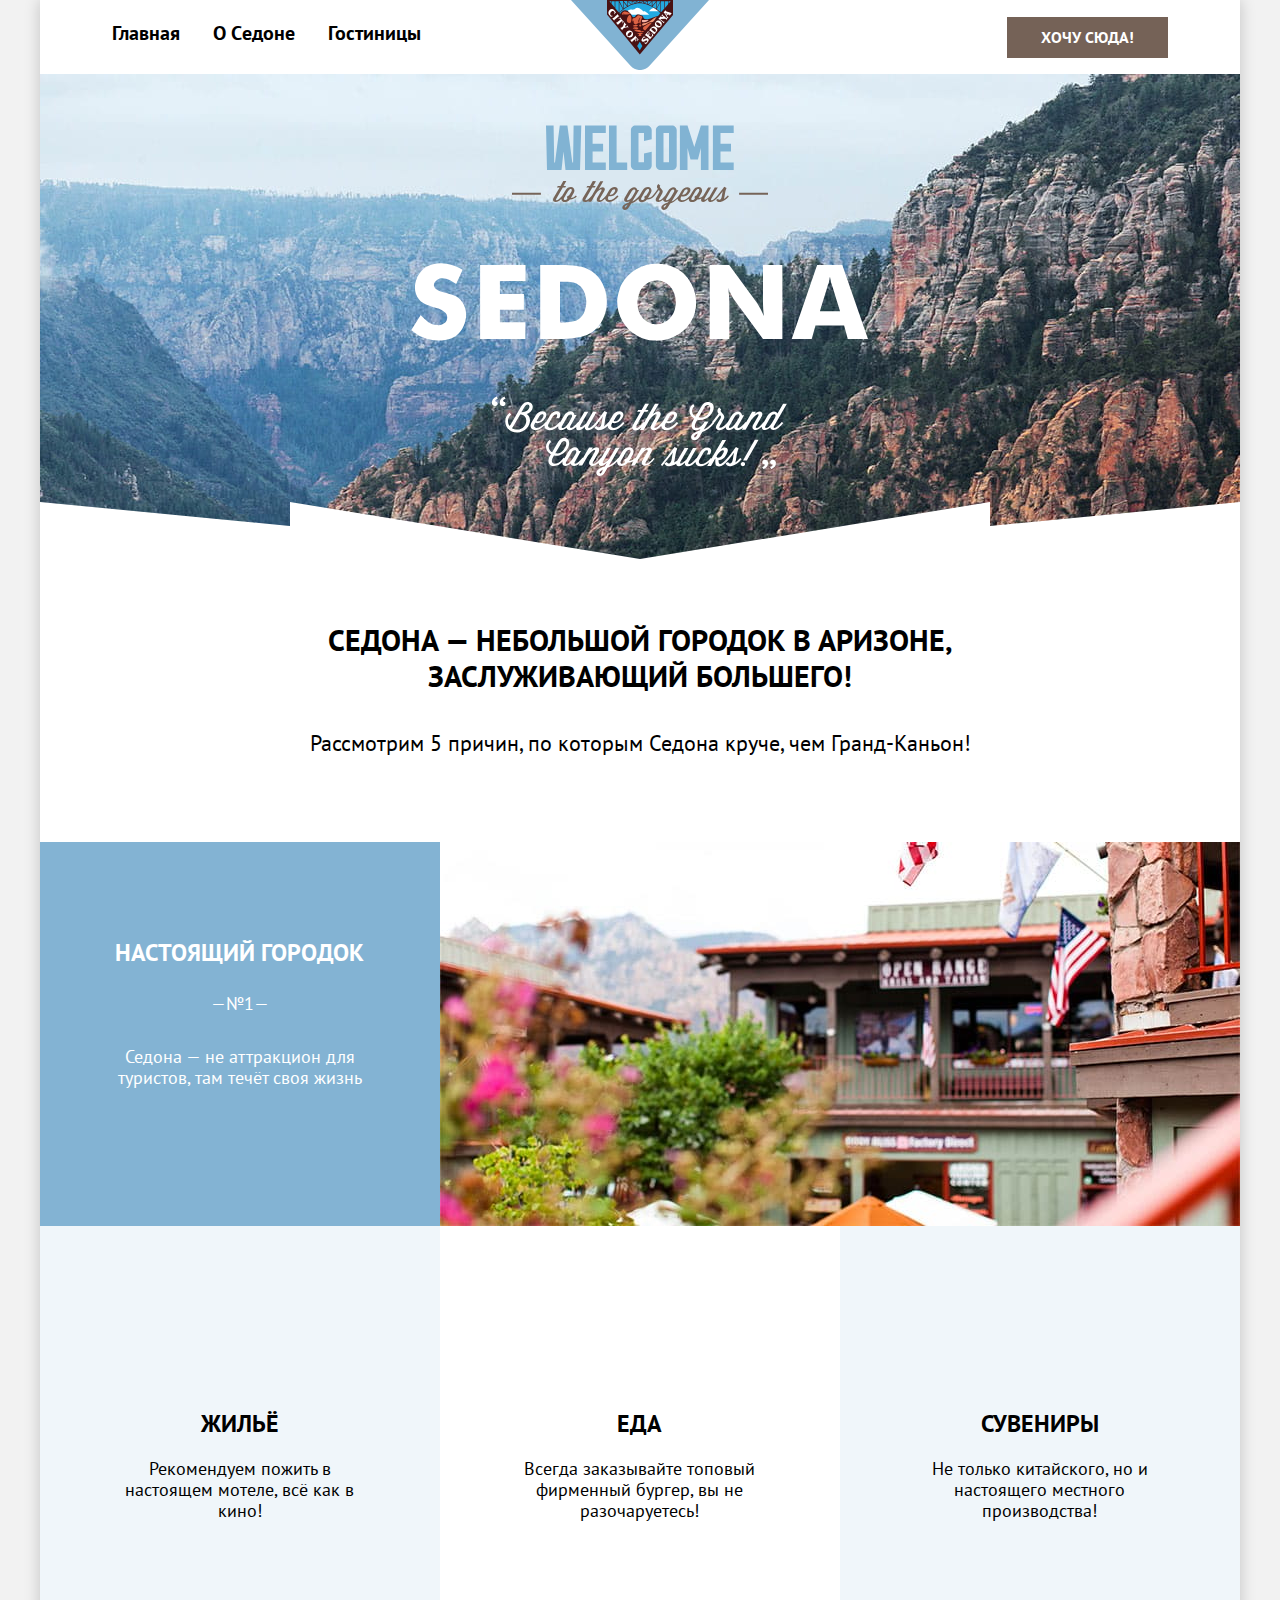
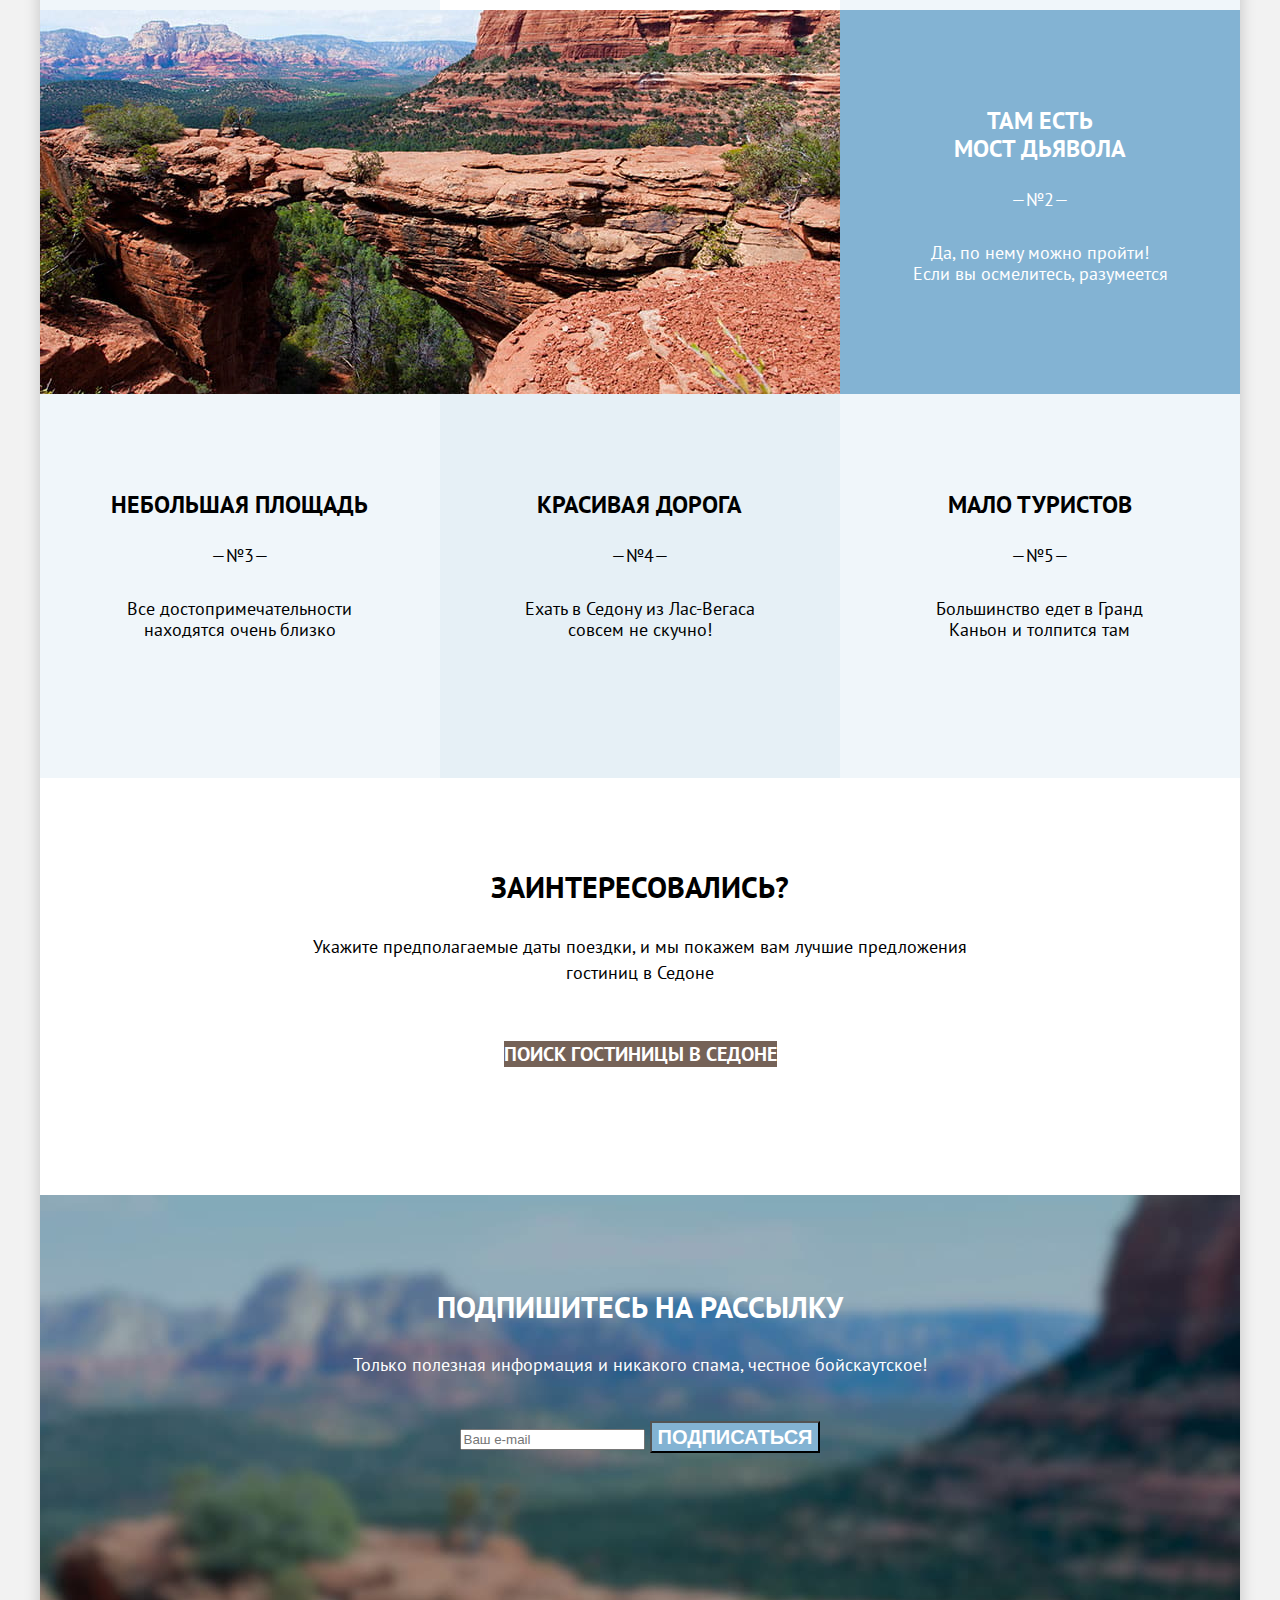
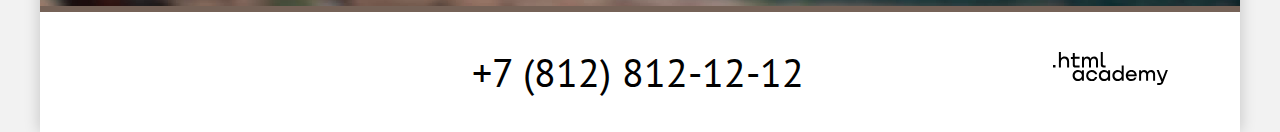
==== index.html @ fcba151e "сетки компонентов на флексах" ====
<!DOCTYPE html>
<html lang="ru">
  <head>
    <meta charset="utf-8">
    <title>HTML Academy: Седона</title>
    <link rel="stylesheet" href="styles/styles.css">
  </head>
  <body>
    <div class="background-container">
      <header class="page-header">
        <nav class="navigation">
          <ul class="navigation-list">
            <li class="navigation-item">
              <a class="navigation-link" href="main-page.html">Главная</a>
            </li>
            <li class="navigation-item">
              <a class="navigation-link" href="#">О Cедоне</a>
            </li>
            <li class="navigation-item">
              <a class="navigation-link" href="catalog.html">Гостиницы</a>
            </li>
          </ul>
          <a class="logo-link" href="#">
            <img class="logo" src="img/sedona-logo.svg" alt="Перейти на главную страницу" width="138" height="70">
          </a>
          <ul class="navigation-list navigation-user">
            <li class="navigation-user-item">
              <a class="navigation-link" href="#">
                <span class="visually-hidden">Поиск</span>
              </a>
            </li>
            <li class="navigation-user-item">
              <a class="navigation-link" href="#">
                <span class="visually-hidden">Избранное</span>
              </a>
            </li>
            <li class="navigation-user-item">
              <a class="button-navigation-link" href="#">Хочу сюда!</a>
            </li>
          </ul>
        </nav>
      </header>
      <main class="main-index">
        <div class="cover">
          <h1 class="visually-hidden">Седона</h1>
          <img class="cover-text" src="img/welcome.svg" alt="Welcome to Sedona" width="458" height="352">
        </div>
        <div class="main-title">
          <h2>Седона — небольшой городок в Аризоне, заслуживающий большего!</h2>
          <p class="subtitle">Рассмотрим 5 причин, по которым Седона круче, чем Гранд-Каньон!</p>
        </div>
        <section class="reasons">
          <h3 class="visually-hidden">Причины</h3>
          <ol class="reasons-list">
            <li class="reasons-item reasons-item-illustrated">
              <div class="reasons-item-description">
                <h4>Настоящий городок</h4>
                <p class="reason-description">Седона — не аттракцион для туристов, там течёт своя жизнь</p>
              </div>
              <div class="reasons-item-image">
                <img src="img/city.jpg" alt="Город Седона" width="800" height="384">
              </div>
              <ul class="reasons-sublist">
                <li class="reasons-sublist-item">
                  <div class="sublist-item-description">
                    <h5>Жильё</h5>
                    <p class="reason-description">Рекомендуем пожить в настоящем мотеле, всё как в кино!</p>
                  </div>
                </li>
                <li class="reasons-sublist-item">
                  <div class="sublist-item-description">
                    <h5>Еда</h5>
                    <p class="reason-description">Всегда заказывайте топовый фирменный бургер, вы не разочаруетесь!</p>
                  </div>
                </li>
                <li class="reasons-sublist-item">
                  <div class="sublist-item-description">
                    <h5>Сувениры</h5>
                    <p class="reason-description">Не только китайского, но и настоящего местного производства!</p>
                  </div>
                </li>
              </ul>
            </li>
            <li class="reasons-item reasons-item-illustrated">
              <div class="reasons-item-image">
                <img src="img/devil's-bridge.jpg" alt="Мост Дьявола" width="800" height="384">
              </div>
              <div class="reasons-item-description">
                <h4 class="reasons-title">Там есть<br> мост дьявола</h4>
                <p class="reason-description">Да, по нему можно пройти! Если вы осмелитесь, разумеется</p>
              </div>
            </li>
            <li class="reasons-item">
              <div class="reasons-item-description">
                <h4>Небольшая площадь</h4>
                <p class="reason-description">Все достопримечательности находятся очень близко</p>
              </div>
            </li>
            <li class="reasons-item">
              <div class="reasons-item-description">
                <h4>Красивая дорога</h4>
                <p class="reason-description">Ехать в Седону из Лас-Вегаса совсем не скучно!</p>
              </div>
            </li>
            <li class="reasons-item">
              <div class="reasons-item-description">
                <h4>Мало туристов</h4>
                <p class="reason-description">Большинство едет в Гранд Каньон и толпится там</p>
              </div>
            </li>
          </ol>
        </section>
        <section class="search-hotel">
          <h2 class="visually-hidden">Поиск гостиницы</h2>
          <div class="header-style">Заинтересовались?</div>
          <p>Укажите предполагаемые даты поездки, и мы покажем вам лучшие предложения гостиниц в Седоне</p>
          <a class="search-hotel-link" href="#">Поиск гостиницы в седоне</a>
        </section>
        <section class="newsletter">
          <h2 class="newsletter-title">Подпишитесь на рассылку</h2>
          <p>Только полезная информация и никакого спама, честное бойскаутское!</p>
          <form class="newsletter-form" action="https://echo.htmlacademy.ru/" method="post">
            <label class="visually-hidden" for="newsletter-email">Email</label>
            <input class="field"  placeholder="Ваш e-mail" type="email" name="newsletter-email" id="newsletter-email" required>
            <button class="button newsletter-button" type="submit">Подписаться</button>
          </form>
        </section>
      </main>
      <footer class="page-footer">
        <div class="page-footer-container">
          <section class="footer-social">
            <h2 class="visually-hidden">Социальные сети</h2>
            <ul class="footer-social-list">
              <li class="footer-social-item">
                <a class="button" href="https://twitter.com/htmlacademy_ru">
                  <span class="visually-hidden">Twitter</span>
                </a>
              </li>
              <li class="footer-social-item">
                <a class="button" href="https://www.facebook.com/htmlacademy">
                  <span class="visually-hidden">Facebook</span>
                </a>
              </li>
              <li class="footer-social-item">
                <a class="button" href="https://www.youtube.com/c/HTMLAcademyRUS">
                  <span class="visually-hidden">Youtube</span>
                </a>
              </li>
            </ul>
          </section>
          <section class="footer-contact">
            <h2 class="visually-hidden">Контакты</h2>
            <a class="footer-contact-phone" href="tel:+78128121212">+7 (812) 812-12-12</a>
          </section>
          <section class="footer-website">
            <h2 class="visually-hidden">Сайт разработчика</h2>
            <a class="htmlacademy-link" href="https://htmlacademy.ru/">
              <img src="img/htmlacademy-logo.svg" alt="https://htmlacademy.ru/" width="115" height="34">
            </a>
          </section>
        </div>
      </footer>
    </div>
  </body>
</html>
---- styles/styles.css ----
@font-face {
  font-family: "PT Sans";
  font-style: normal;
  font-weight: 400;
  src: url("../fonts/ptsans-400.woff2") format("woff2");
  font-display: swap;
}

@font-face {
  font-family: "PT Sans";
  font-style: normal;
  font-weight: 700;
  src: url("../fonts/ptsans-700.woff2") format("woff2");
  font-display: swap;
}

html {
  height: 100%;
}

body {
  margin: 0;
  font-family: "PT Sans", sans-serif;
  font-size: 18px;
  line-height: 21px;
  font-weight: 400;
  color: #000000;
  background-color: #F2F2F2;
  min-width: 1200px;
}

.visually-hidden {
  position: absolute;
  width: 1px;
  height: 1px;
  margin: -1px;
  padding: 0;
  border: 0;
  clip: rect(0 0 0 0);
  overflow: hidden;
}

.background-container {
  display: flex;
  flex-direction: column;
  width: 1200px;
  margin: 0 auto;
  min-height: 100%;
  background-color: #FFFFFF;
  box-shadow: 0px 0px 15px rgba(0, 0, 0, 0.2);
}

.navigation {
  display: flex;
  padding: 0 72px;
  justify-content: space-between;
}

.navigation-list {
  display: flex;
  flex-wrap: wrap;
  width: 459px;
  margin: 0;
  padding: 0;
  list-style: none;
}

.navigation-user {
  justify-content: flex-end;
  align-items: center;
}

.logo-link {
  margin-left: auto;
  margin-right: auto;
}

.navigation-link {
  font-size: 20px;
  line-height: 26px;
  font-weight: 700;
  text-decoration: none;
  color: inherit;
  display: block;
  padding: 20px 33px 20px 0;
}

.navigation-user-item .navigation-link {
  min-width: 18px;
  min-height: 37px;
  padding: 14px 0 14px 21px;
}

.button-navigation-link {
  display: block;
  font-size: 16px;
  line-height: 21px;
  font-weight: 700;
  text-align: center;
  text-transform: uppercase;
  text-decoration: none;
  color: #FFFFFF;
  background-color: #756257;
  padding: 10px 34px;
  margin: 14px 0 14px 33px;
}

.main-inner {
  flex-grow: 1;
}

.main-index {
  text-align: center;
  width: 100%;
  margin: 0 auto;
  flex-grow: 1;
}

.cover {
  background-color: #333333;
  background-image:
    url("../img/border.svg"),
    url("../img/index-background.jpg");
  background-size: 100% auto;
  background-repeat: no-repeat;
  background-position: bottom, top;
  padding-top: 51px;
  padding-bottom: 82px;
}

.cover-text {
  display: block;
  margin: 0 auto;
}

.main-title {
  display: block;
  margin: 0 auto;
  padding: 63px 240px 79px;
  min-height: 283px;
  box-sizing: border-box;
}

.main-title h2 {
  margin: 0 0 31px;
}

.main-index h2 {
  font-size: 30px;
  line-height: 36px;
  font-weight: 700;
  text-transform: uppercase;
}

.subtitle {
  font-size: 22px;
  line-height: 36px;
  margin: 0;
}

.reasons-list {
  margin: 0;
  padding: 0;
  display: flex;
  flex-wrap: wrap;
  list-style: none;
  counter-reset: li;
}

.reasons-item {
  width: 33.33%;
  min-height: 384px;
  background-color: rgba(131, 179, 211, 0.2);
}

.reasons-item:nth-child(odd) {
  background-color: rgba(131, 179, 211, 0.12);
}

.reasons-item h4 {
  margin-top: 27px;
}

.reasons-item h4::after {
  font-size: 18px;
  line-height: 21px;
  font-weight: 400;
  margin-top: 26px;
  text-transform: none;
  content: "—№"counter(li)"—";
  counter-increment: li;
  display: block;
}

.reasons-item-description {
  font-size: 24px;
  line-height: 28px;
  text-transform: uppercase;
  box-sizing: border-box;
  padding: 70px;
}

.reason-description {
  font-size: 18px;
  line-height: 21px;
  text-transform: none;
  margin: 0;
}

.reasons-item-image {
  width: 66.67%;
}

.reasons-item-image img {
  display: block;
  width: 100%;
  height: 100%;
  object-fit: cover;
}

.reasons-item-illustrated {
  display: flex;
  flex-wrap: wrap;
  width: 100%;
}

.reasons-item-illustrated .reasons-item-description {
  width: 33.33%;
  color: #ffffff;
  background-color: #83B3D3;
}

.sublist-item-description {
  box-sizing: border-box;
  padding: 70px;
}

.reasons-sublist {
  display: flex;
  flex-wrap: wrap;
  list-style: none;
  margin: 0;
  padding: 0;
  width: 100%;
  background-color: #ffffff;
}

.reasons-sublist-item {
  width: 33.33%;
  min-height: 384px;
}

.reasons-sublist-item h5 {
  font-size: 24px;
  line-height: 28px;
  text-transform: uppercase;
  margin-top: 114px;
  margin-bottom: 20px;
}

.reasons-sublist-item:nth-child(odd) {
  background-color: rgba(131, 179, 211, 0.12);
}

.search-hotel {
  display: block;
  margin: 0 auto;
  background-color: #FFFFFF;
  min-height: 417px;
  box-sizing: border-box;
  padding: 91px 240px;
}

.header-style {
  display: block;
  font-size: 30px;
  line-height: 36px;
  font-weight: 700;
  text-transform: uppercase;
  background-color: inherit;
  margin-bottom: 29px;
}

.search-hotel p {
  line-height: 26px;
  margin-top: 0;
  margin-bottom: 58px;
}

.search-hotel-link {
  font-size: 20px;
  font-weight: 700;
  color: #FFFFFF;
  background-color: #756257;
  text-decoration: none;
  text-transform: uppercase;
}

.newsletter {
  display: block;
  margin: 0 auto;
  background-image: url("../img/newsletter-background.jpg");
  background-color: #756257;
  background-size: 100% auto;
  background-repeat: no-repeat;
  color: #FFFFFF;
  min-height: 417px;
  box-sizing: border-box;
  padding: 94px 200px;
}

.newsletter h2 {
  font-size: 30px;
  line-height: 36px;
  font-weight: 700;
  text-transform: uppercase;
  margin-top: 0;
  margin-bottom: 29px;
}

.newsletter p {
  color: #FFFFFF;
  margin-top: 0;
  margin-bottom: 46px;
}

.newsletter-button {
  font-size: 20px;
  line-height: 26px;
  font-weight: 700;
  color: #FFFFFF;
  background-color: #83B3D3;
  text-decoration: none;
  text-transform: uppercase;
}

.page-footer {
  background-color: #FFFFFF;
  padding: 40px 0;
}

.page-footer-container {
  display: flex;
  margin: 0 72px;
  justify-content: space-between;
}

.footer-social {
  max-width: 33.33%;
}

.footer-contact {
  max-width: 33.33%;
}

.footer-website {
  max-width: 33.33%;
}

.footer-social-list {
  margin: 0;
  padding: 0;
  list-style: none;
  display: flex;
  flex-wrap: wrap;
}

.footer-social-item {
  width: 20px;
  height: 18px;
  margin-right: 25px;
}

.footer-social-item:last-child {
  margin-right: 0;
}

.footer-social a {
  color: #83B3D3;
  text-transform: uppercase;
  text-decoration: none;
}

.footer-contact a {
  font-size: 40px;
  line-height: 40px;
  color: #000000;
  text-align: center;
  text-transform: uppercase;
  text-decoration: none;
}

.htmlacademy-link img {
  margin-left: auto;
}

.cover-inner {
  color: #FFFFFF;
  background-image: url("../img/catalog-background.jpg");
  background-color: #333333;
  background-size: 100% auto;
  background-repeat: no-repeat;
  padding: 0 72px;
}

.inner-header-title {
  font-size: 60px;
  line-height: 78px;
  font-weight: 700;
}

.breadcrumbs {
  font-size: 16px;
  line-height: 21px;
  list-style: none;
}

.breadcrumbs-link {
  color: #FFFFFF;
  text-decoration: none;
}

.catalog-filter-title {
  font-size: 20px;
  line-height: 26px;
  font-weight: 700;
}

.control-label {
  font-size: 18px;
  line-height: 23px;
}

.catalog-filter .button {
  font-size: 16px;
  line-height: 21px;
  font-weight: 700;
  color: #FFFFFF;
  background-color: #83B3D3;
}

.catalog-hotels {
  padding: 0 72px;
}

.catalog-hotels h2 {
  font-size: 30px;
  line-height: 39px;
  font-weight: 700;
  text-transform: uppercase;
}

.select-control {
  font-size: 18px;
  line-height: 23px;
}

.sorting-button a {
  color: #000000;
  text-decoration: none;
  text-transform: uppercase;
}

.hotel-card {
  color: #000000;
  border-top: 1px solid #E5E5E5;
}

.hotel-card a {
  text-decoration: none;
}

.hotel-card-title {
  font-size: 24px;
  line-height: 31px;
  font-weight: 700;
  text-decoration: none;
}

.hotel-card-parameters {
  line-height: 23px;
}

.hotel-card-buttons a {
  font-size: 16px;
  line-height: 21px;
  font-weight: 700;
  text-transform: uppercase;
  color: #FFFFFF;
}

.hotel-card-button-about {
  background-color: #756257;
}

.hotel-card-button-favorite {
  background-color: #83B3D3;
}

.hotel-card-button-favorite-added {
  background-color: #7DB54F;
}

.hotel-rating {
  font-size: 16px;
  line-height: 21px;
  text-align: center;
  text-transform: uppercase;
  background-color: #F2F2F2;
}

.pagination-show-more {
  border-top: 1px solid #E5E5E5;
  border-bottom: 1px solid #E5E5E5;
  display: block;
  max-width: 100%;
  margin: 0 auto;
}

.button.pagination-show-more {
  font-size: 20px;
  line-height: 26px;
  font-weight: 700;
  text-align: center;
  text-transform: uppercase;
  color: #FFFFFF;
  background-color: #83B3D3;
}

.pagination-container {
  display: flex;
  justify-content: space-between;
}

.pagination-list {
  margin: 0;
  padding: 0;
}

.pagination-link {
  font-size: 20px;
  line-height: 26px;
  font-weight: 700;
  text-align: center;
  text-transform: uppercase;
  text-decoration: none;
  color: #FFFFFF;
  background-color: #83B3D3;
}

.pagination-current {
  font-size: 20px;
  line-height: 26px;
  font-weight: 700;
  text-align: center;
  text-transform: uppercase;
  text-decoration: none;
  color: #000000;
  background-color: #F2F2F2;
}

.number-of-items {
  font-size: 18px;
  line-height: 23px;
}

.newsletter-inner {
  text-align: center;
}

.newsletter-inner h2 {
  font-size: 30px;
  line-height: 36px;
  font-weight: 700;
  text-transform: uppercase;
  color: #000000;
}

.newsletter-inner p {
  font-size: 22px;
  line-height: 26px;
}

.breadcrumbs {
  margin: 0;
  padding: 0;
}

.catalog-filter {
  display: flex;
}

.catalog-filter-list {
  margin: 0;
  padding: 0;
  list-style: none;
}

.options {
  flex: none;
  width: 215px;
  margin: 0;
  padding: 0;
  border: 0;
}

.price {
  padding: 0;
  border: 0;
  width: 287px;
  margin-left: auto;
  margin-right: 81px;
}

.button-container {
  display: flex;
  flex-direction: column;
  width: 160px;
}

.sorting-container {
  display: flex;
}

.hotel-list {
  list-style: none;
  padding: 0;
}

.newsletter-inner {
  display: block;
  margin: 0 auto;
}
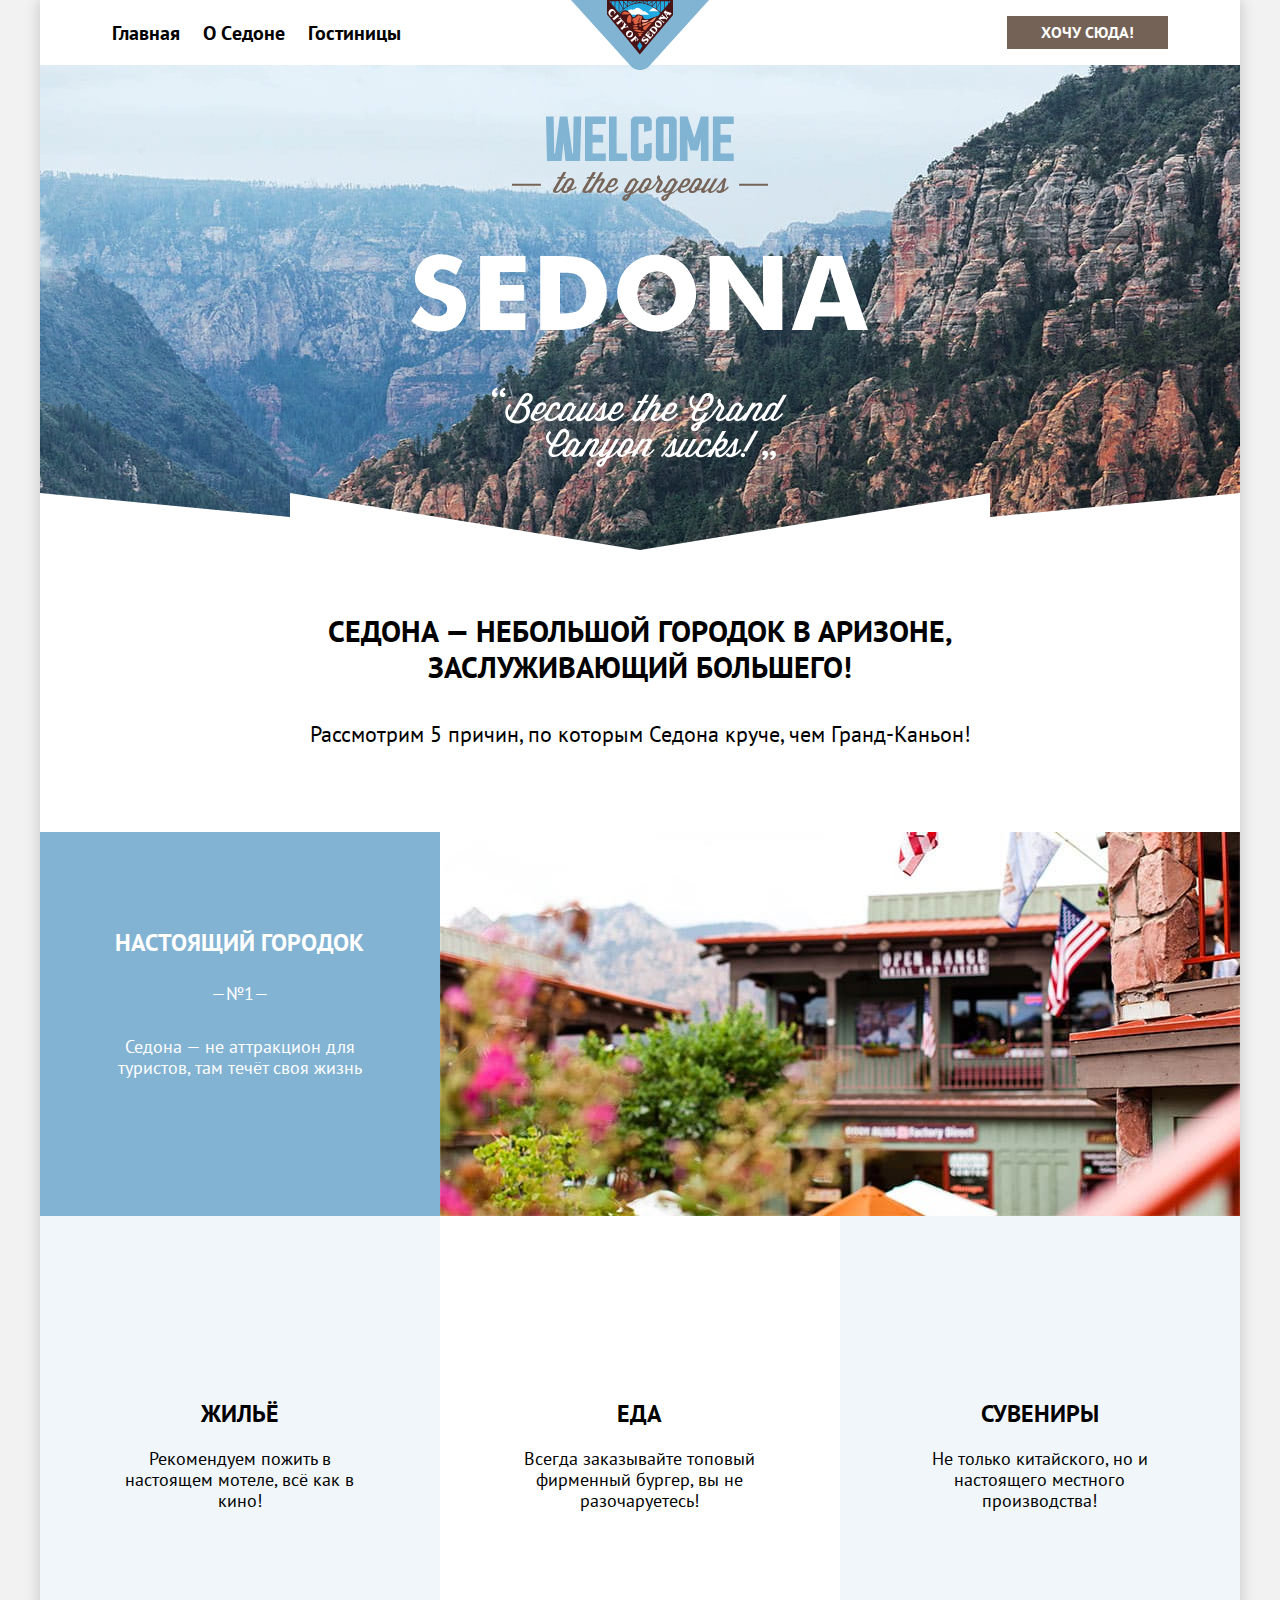
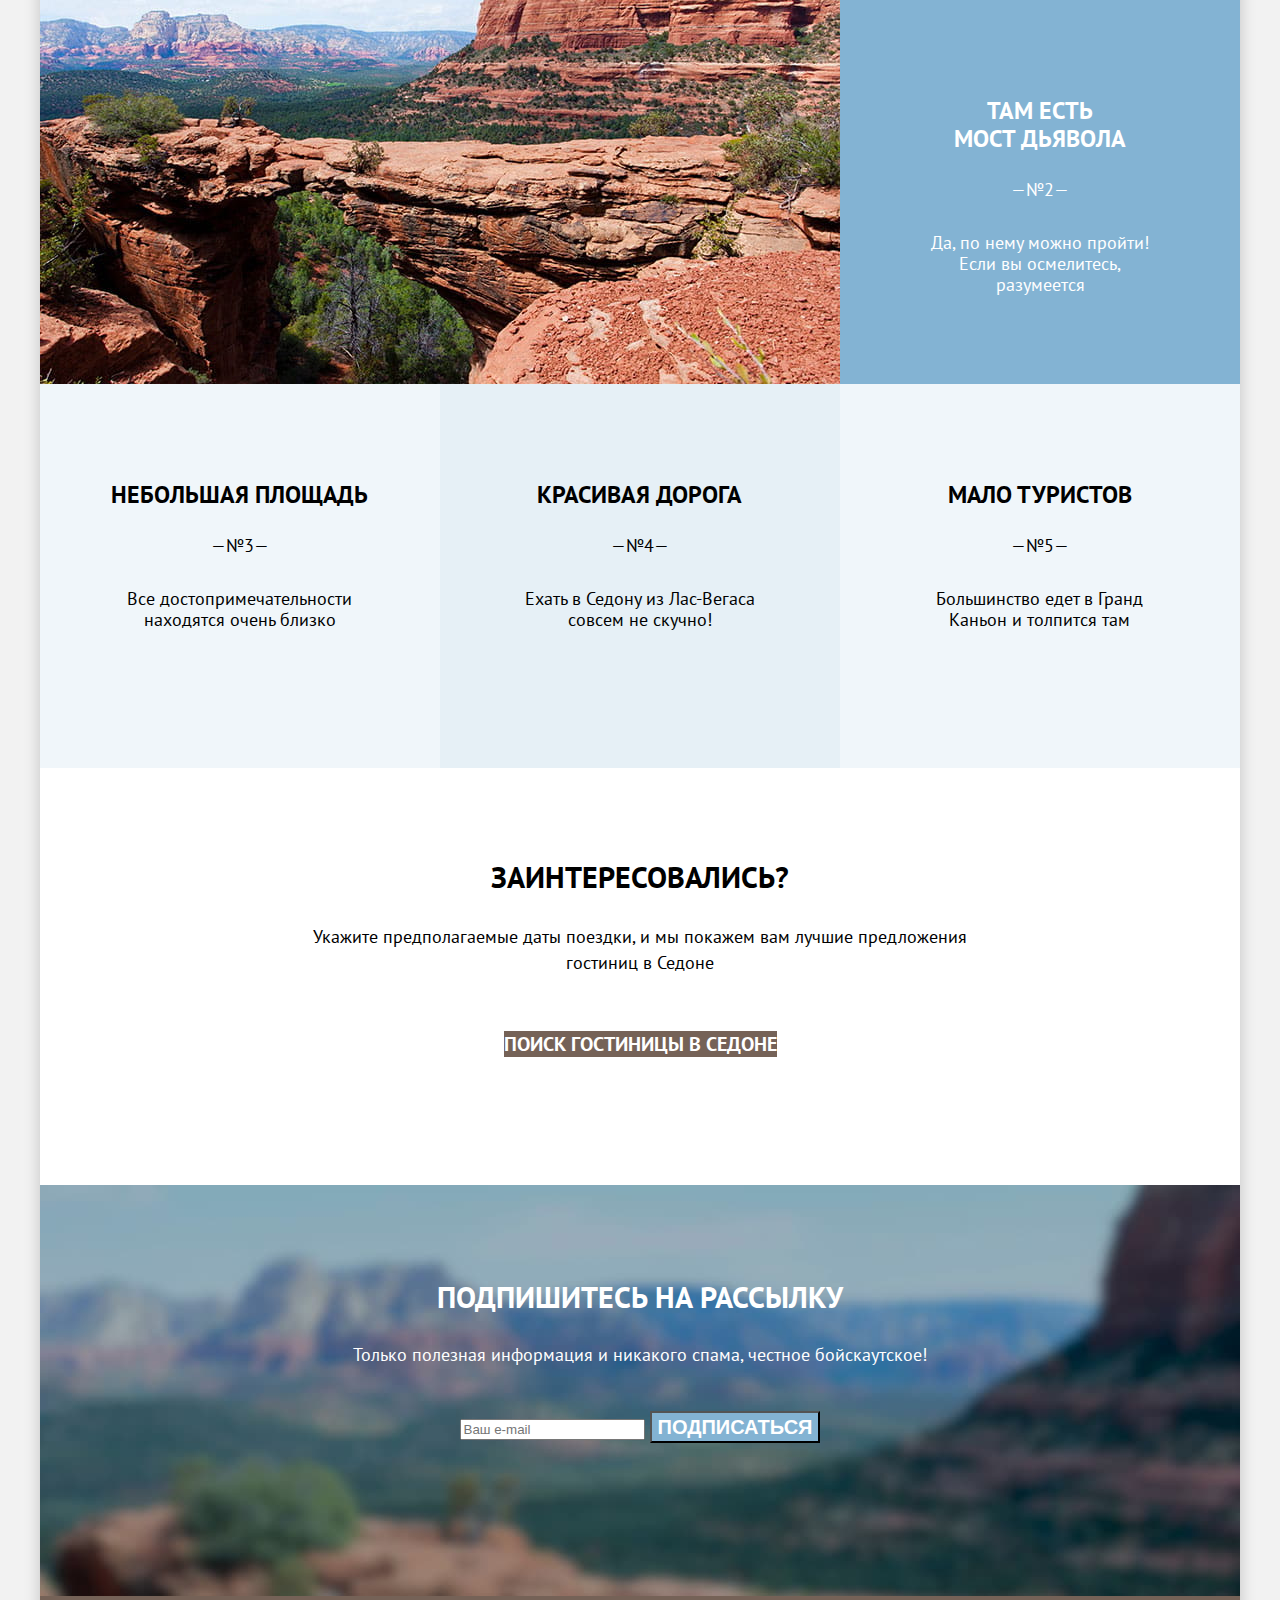
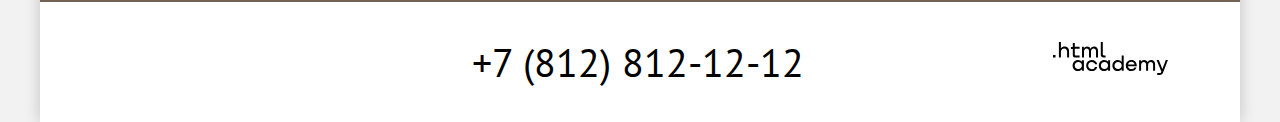
==== commit 95467cf4: "Микросетки на флексах для всех страниц" ====
--- a/index.html
+++ b/index.html
@@ -112,8 +112,8 @@
         </section>
         <section class="search-hotel">
           <h2 class="visually-hidden">Поиск гостиницы</h2>
-          <div class="header-style">Заинтересовались?</div>
-          <p>Укажите предполагаемые даты поездки, и мы покажем вам лучшие предложения гостиниц в Седоне</p>
+          <p class="header-style">Заинтересовались?</p>
+          <p class="text-style">Укажите предполагаемые даты поездки, и мы покажем вам лучшие предложения гостиниц в Седоне</p>
           <a class="search-hotel-link" href="#">Поиск гостиницы в седоне</a>
         </section>
         <section class="newsletter">
--- a/styles/styles.css
+++ b/styles/styles.css
@@ -54,25 +54,39 @@
   display: flex;
   padding: 0 72px;
   justify-content: space-between;
+  max-height: 65px;
 }
 
 .navigation-list {
   display: flex;
   flex-wrap: wrap;
-  width: 459px;
+  width: 464px;
   margin: 0;
   padding: 0;
   list-style: none;
+}
+
+.navigation-item {
+  margin-right: 23px;
+}
+
+.navigation-item:last-child {
+  margin-right: 0;
 }
 
 .navigation-user {
   justify-content: flex-end;
   align-items: center;
+  padding: 14px 0;
 }
 
 .logo-link {
+  position: relative;
   margin-left: auto;
   margin-right: auto;
+  display: block;
+  margin-bottom: -5px;
+  z-index: 1;
 }
 
 .navigation-link {
@@ -82,17 +96,24 @@
   text-decoration: none;
   color: inherit;
   display: block;
-  padding: 20px 33px 20px 0;
+  padding: 20px 0px;
 }
 
 .navigation-user-item .navigation-link {
-  min-width: 18px;
-  min-height: 37px;
-  padding: 14px 0 14px 21px;
+  width: 38px;
+  height: 37px;
+  padding: 10px;
+  display: block;
+  box-sizing: border-box;
+}
+
+.navigation-user-item:nth-last-child(2) {
+  margin-right: 33px;
 }
 
 .button-navigation-link {
   display: block;
+  box-sizing: border-box;
   font-size: 16px;
   line-height: 21px;
   font-weight: 700;
@@ -101,8 +122,7 @@
   text-decoration: none;
   color: #FFFFFF;
   background-color: #756257;
-  padding: 10px 34px;
-  margin: 14px 0 14px 33px;
+  padding: 6px 34px;
 }
 
 .main-inner {
@@ -136,13 +156,19 @@
 .main-title {
   display: block;
   margin: 0 auto;
-  padding: 63px 240px 79px;
-  min-height: 283px;
+  padding: 63px 40px 79px;
+  min-height: 282px;
   box-sizing: border-box;
 }
 
 .main-title h2 {
-  margin: 0 0 31px;
+  margin: 0 auto 31px;
+  max-width: 720px;
+}
+
+.main-title p {
+  margin: 0 auto;
+  max-width: 720px;
 }
 
 .main-index h2 {
@@ -178,7 +204,7 @@
 }
 
 .reasons-item h4 {
-  margin-top: 27px;
+  margin-top: 57px;
 }
 
 .reasons-item h4::after {
@@ -197,14 +223,15 @@
   line-height: 28px;
   text-transform: uppercase;
   box-sizing: border-box;
-  padding: 70px;
+  padding: 40px;
 }
 
 .reason-description {
   font-size: 18px;
   line-height: 21px;
   text-transform: none;
-  margin: 0;
+  margin: 0 auto;
+  max-width: 250px;
 }
 
 .reasons-item-image {
@@ -232,7 +259,7 @@
 
 .sublist-item-description {
   box-sizing: border-box;
-  padding: 70px;
+  padding: 40px;
 }
 
 .reasons-sublist {
@@ -254,7 +281,7 @@
   font-size: 24px;
   line-height: 28px;
   text-transform: uppercase;
-  margin-top: 114px;
+  margin-top: 144px;
   margin-bottom: 20px;
 }
 
@@ -268,7 +295,7 @@
   background-color: #FFFFFF;
   min-height: 417px;
   box-sizing: border-box;
-  padding: 91px 240px;
+  padding: 91px 40px;
 }
 
 .header-style {
@@ -278,13 +305,14 @@
   font-weight: 700;
   text-transform: uppercase;
   background-color: inherit;
-  margin-bottom: 29px;
-}
-
-.search-hotel p {
+  max-width: 720px;
+  margin: 0 auto 29px;
+}
+
+.text-style {
   line-height: 26px;
-  margin-top: 0;
-  margin-bottom: 58px;
+  margin: 0 auto 58px;
+  max-width: 720px;
 }
 
 .search-hotel-link {
@@ -306,7 +334,7 @@
   color: #FFFFFF;
   min-height: 417px;
   box-sizing: border-box;
-  padding: 94px 200px;
+  padding: 94px 40px;
 }
 
 .newsletter h2 {
@@ -314,14 +342,15 @@
   line-height: 36px;
   font-weight: 700;
   text-transform: uppercase;
+  margin: 0 auto 29px;
+  max-width: 720px;
+}
+
+.newsletter p {
+  color: #FFFFFF;
   margin-top: 0;
-  margin-bottom: 29px;
-}
-
-.newsletter p {
-  color: #FFFFFF;
-  margin-top: 0;
-  margin-bottom: 46px;
+  margin: 0 auto 46px;
+  max-width: 720px;
 }
 
 .newsletter-button {
@@ -390,34 +419,49 @@
   text-decoration: none;
 }
 
-.htmlacademy-link img {
-  margin-left: auto;
-}
-
 .cover-inner {
   color: #FFFFFF;
   background-image: url("../img/catalog-background.jpg");
   background-color: #333333;
   background-size: 100% auto;
   background-repeat: no-repeat;
-  padding: 0 72px;
+  padding: 35px 72px 0;
+  min-height: 408px;
+  box-sizing: border-box;
+  margin-bottom: 44px;
 }
 
 .inner-header-title {
   font-size: 60px;
   line-height: 78px;
   font-weight: 700;
+  margin: 0;
 }
 
 .breadcrumbs {
+  display: flex;
+  flex-wrap: wrap;
   font-size: 16px;
   line-height: 21px;
   list-style: none;
+  margin: 0 0 45px;
+  padding: 0;
+}
+
+.breadcrumbs-item {
+  margin-right: 26px;
 }
 
 .breadcrumbs-link {
   color: #FFFFFF;
   text-decoration: none;
+}
+
+.breadcrumbs-link span {
+  display: block;
+  box-sizing: border-box;
+  width: 12px;
+  height: 12px;
 }
 
 .catalog-filter-title {
@@ -448,6 +492,7 @@
   line-height: 39px;
   font-weight: 700;
   text-transform: uppercase;
+  margin: 0;
 }
 
 .select-control {
@@ -455,10 +500,26 @@
   line-height: 23px;
 }
 
+.sorting-container {
+  display: flex;
+  min-height: 48px;
+  margin-bottom: 42px;
+}
+
+.sorting-type {
+  margin-right: 81px;
+}
+
+.sorting {
+  margin-left: auto;
+}
+
 .sorting-button a {
   color: #000000;
   text-decoration: none;
   text-transform: uppercase;
+  width: 48px;
+  height: 48px;
 }
 
 .hotel-card {
@@ -514,7 +575,10 @@
   border-bottom: 1px solid #E5E5E5;
   display: block;
   max-width: 100%;
-  margin: 0 auto;
+  margin-left: auto;
+  margin-right: auto;
+  margin-bottom: 31px;
+  padding: 30px 215px;
 }
 
 .button.pagination-show-more {
@@ -525,6 +589,11 @@
   text-transform: uppercase;
   color: #FFFFFF;
   background-color: #83B3D3;
+  width: 625px;
+  height: 55px;
+  border: none;
+  padding: 15px;
+  margin: 0;
 }
 
 .pagination-container {
@@ -533,11 +602,27 @@
 }
 
 .pagination-list {
-  margin: 0;
-  padding: 0;
+  display: flex;
+  flex-wrap: wrap;
+  margin: 0;
+  padding: 0;
+  list-style: none;
+}
+
+.pagination-item {
+  margin-right: 8px;
+}
+
+.pagination-list:last-child {
+  margin-right: 0;
 }
 
 .pagination-link {
+  display: block;
+  box-sizing: border-box;
+  width: 55px;
+  height: 55px;
+  padding: 15px;
   font-size: 20px;
   line-height: 26px;
   font-weight: 700;
@@ -565,7 +650,11 @@
 }
 
 .newsletter-inner {
+  display: block;
+  box-sizing: border-box;
   text-align: center;
+  min-height: 450px;
+  padding: 89px 40px 137px;
 }
 
 .newsletter-inner h2 {
@@ -574,16 +663,15 @@
   font-weight: 700;
   text-transform: uppercase;
   color: #000000;
+  margin: 0 auto 29px;
+  max-width: 720px;
 }
 
 .newsletter-inner p {
   font-size: 22px;
   line-height: 26px;
-}
-
-.breadcrumbs {
-  margin: 0;
-  padding: 0;
+  margin: 0 auto 46px;
+  max-width: 720px;
 }
 
 .catalog-filter {
@@ -618,13 +706,10 @@
   width: 160px;
 }
 
-.sorting-container {
-  display: flex;
-}
-
 .hotel-list {
   list-style: none;
   padding: 0;
+  margin: 0;
 }
 
 .newsletter-inner {
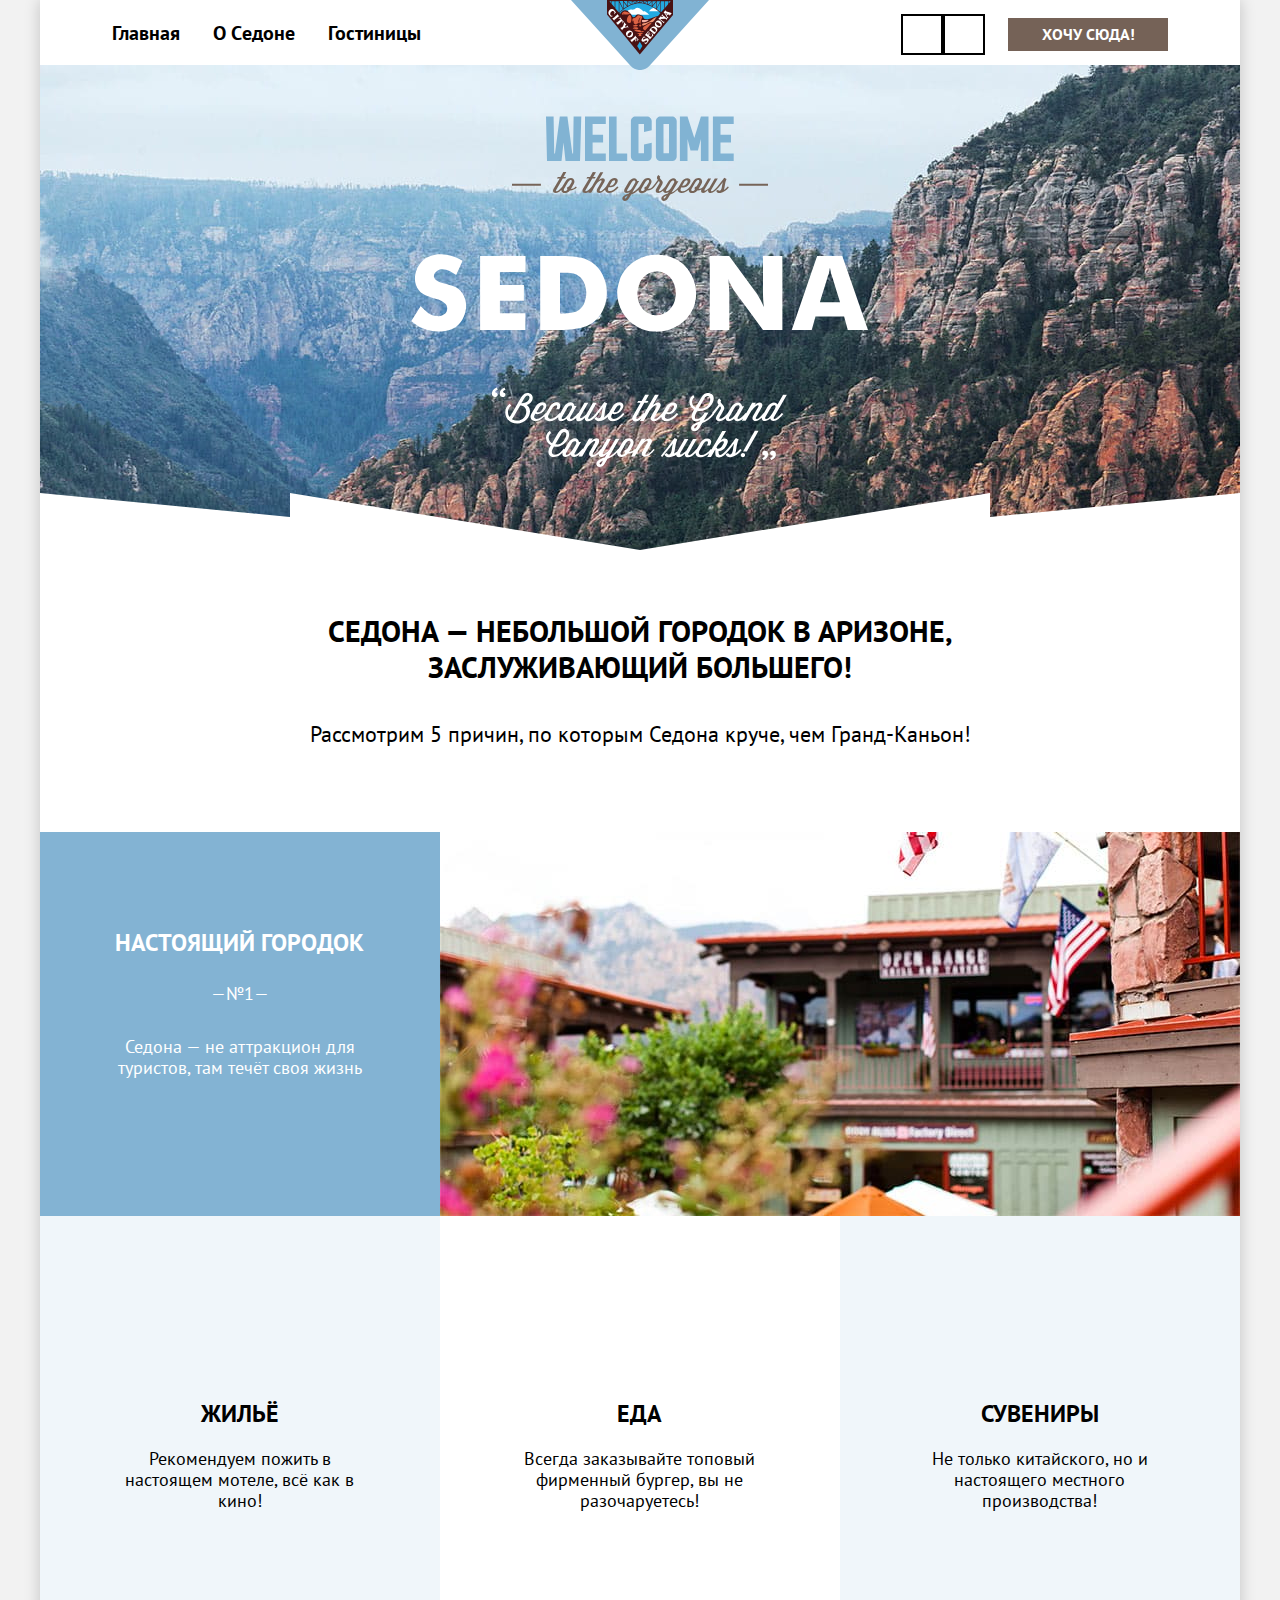
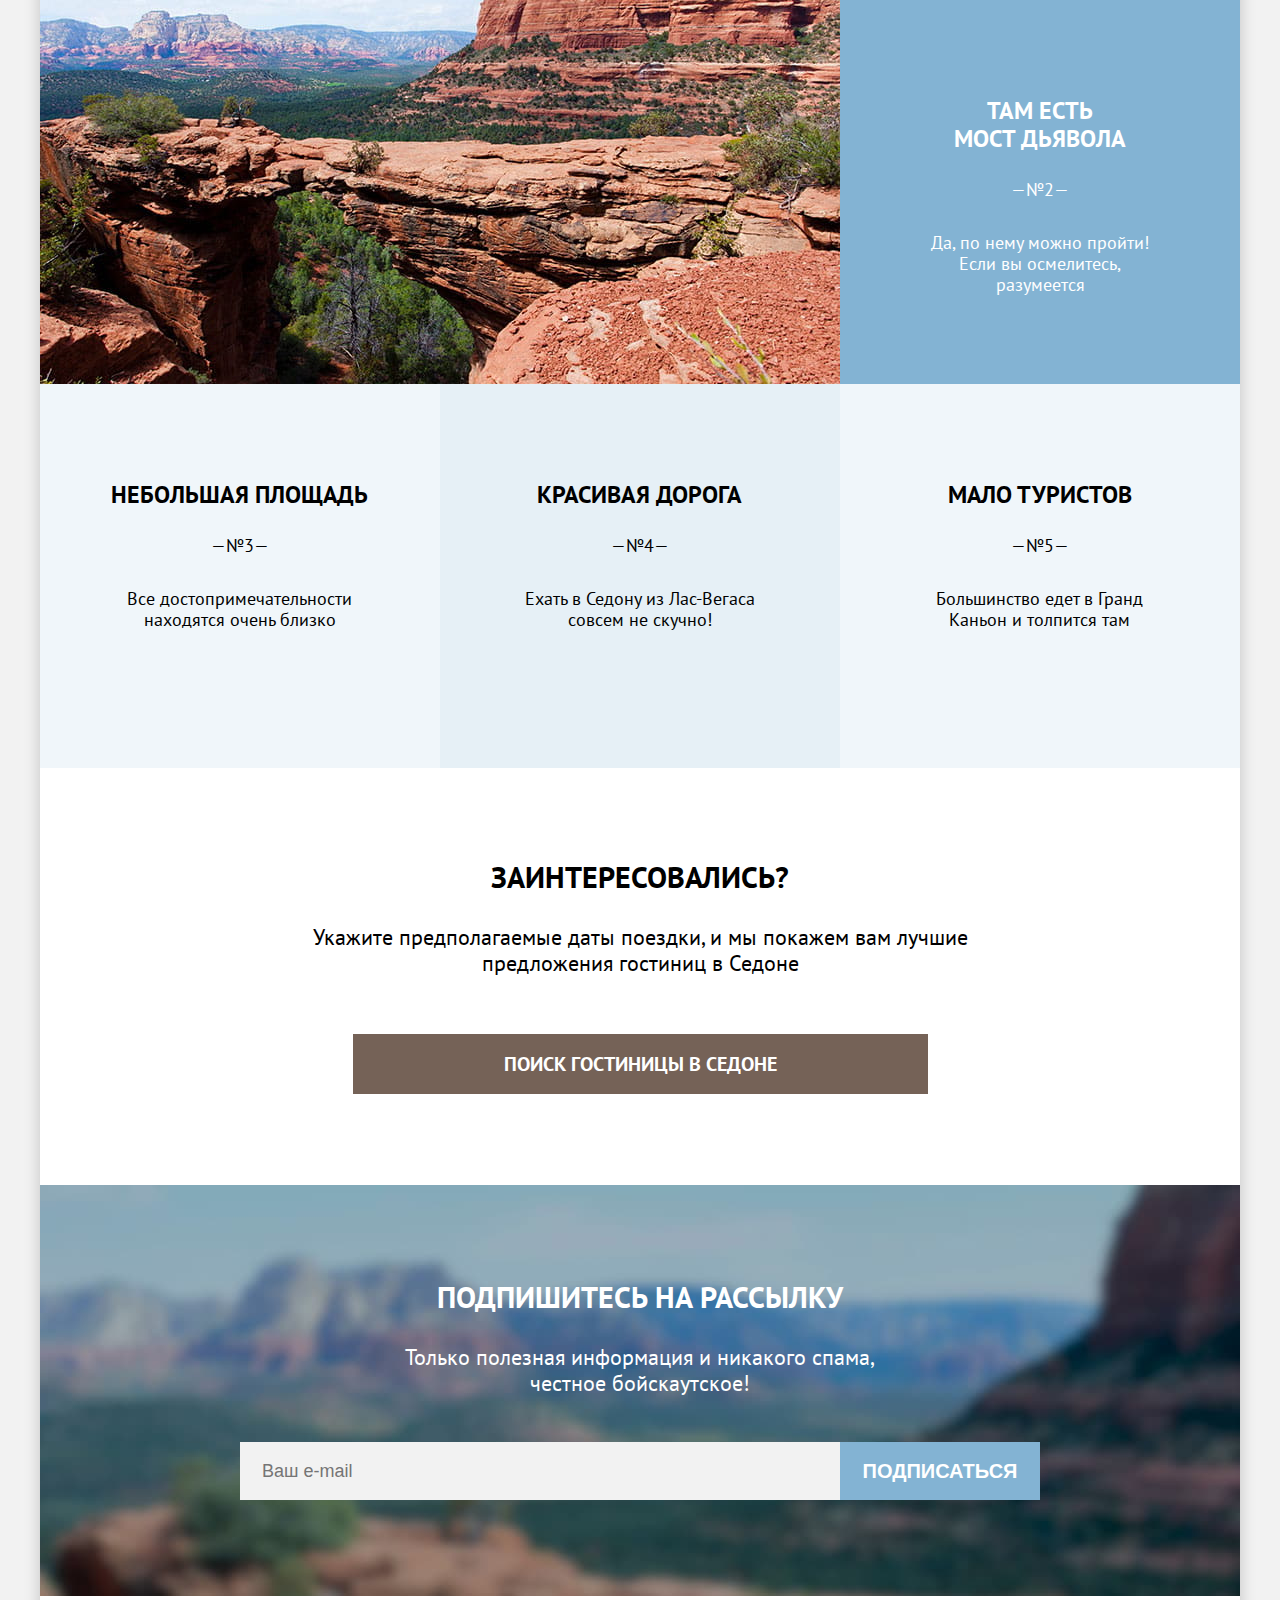
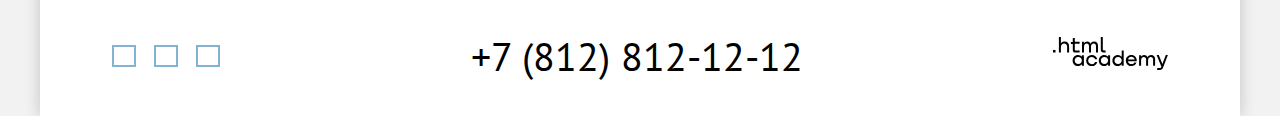
==== commit 5b4087f3: "Микросетки на флексах для всех страниц" ====
--- a/index.html
+++ b/index.html
@@ -118,7 +118,7 @@
         </section>
         <section class="newsletter">
           <h2 class="newsletter-title">Подпишитесь на рассылку</h2>
-          <p>Только полезная информация и никакого спама, честное бойскаутское!</p>
+          <p>Только полезная информация и никакого спама,<br> честное бойскаутское!</p>
           <form class="newsletter-form" action="https://echo.htmlacademy.ru/" method="post">
             <label class="visually-hidden" for="newsletter-email">Email</label>
             <input class="field"  placeholder="Ваш e-mail" type="email" name="newsletter-email" id="newsletter-email" required>
--- a/styles/styles.css
+++ b/styles/styles.css
@@ -67,7 +67,7 @@
 }
 
 .navigation-item {
-  margin-right: 23px;
+  margin-right: 33px;
 }
 
 .navigation-item:last-child {
@@ -107,9 +107,18 @@
   box-sizing: border-box;
 }
 
-.navigation-user-item:nth-last-child(2) {
-  margin-right: 33px;
-}
+.navigation-user-item:last-child {
+  margin-left: 23px;
+  }
+
+.navigation-user-item:nth-child(1) {
+  border: 2px solid #000000;
+}
+
+.navigation-user-item:nth-child(2) {
+  border: 2px solid #000000;
+}
+
 
 .button-navigation-link {
   display: block;
@@ -122,7 +131,8 @@
   text-decoration: none;
   color: #FFFFFF;
   background-color: #756257;
-  padding: 6px 34px;
+  padding: 6px;
+  min-width: 160px;
 }
 
 .main-inner {
@@ -310,15 +320,23 @@
 }
 
 .text-style {
+  font-size: 22px;
+  line-height: 26px;
   line-height: 26px;
   margin: 0 auto 58px;
   max-width: 720px;
 }
 
 .search-hotel-link {
+  display: block;
+  box-sizing: border-box;
   font-size: 20px;
-  font-weight: 700;
-  color: #FFFFFF;
+  line-height: 36px;
+  font-weight: 700;
+  color: #FFFFFF;
+  padding: 12px;
+  max-width: 575px;
+  margin: 0 auto;
   background-color: #756257;
   text-decoration: none;
   text-transform: uppercase;
@@ -332,7 +350,7 @@
   background-size: 100% auto;
   background-repeat: no-repeat;
   color: #FFFFFF;
-  min-height: 417px;
+  min-height: 411px;
   box-sizing: border-box;
   padding: 94px 40px;
 }
@@ -347,12 +365,30 @@
 }
 
 .newsletter p {
+  font-size: 22px;
+  line-height: 26px;
   color: #FFFFFF;
   margin-top: 0;
   margin: 0 auto 46px;
   max-width: 720px;
 }
 
+.newsletter-form {
+  display: flex;
+  justify-content: center;
+}
+
+.field {
+  min-width: 600px;
+  display: block;
+  box-sizing: border-box;
+  padding: 14px 22px;
+  background-color: #F2F2F2;
+  font-size: 18px;
+  line-height: 26px;
+  border: none;
+}
+
 .newsletter-button {
   font-size: 20px;
   line-height: 26px;
@@ -361,6 +397,10 @@
   background-color: #83B3D3;
   text-decoration: none;
   text-transform: uppercase;
+  min-width: 200px;
+  box-sizing: border-box;
+  border: none;
+  padding: 16px;
 }
 
 .page-footer {
@@ -372,6 +412,7 @@
   display: flex;
   margin: 0 72px;
   justify-content: space-between;
+  align-items: center;
 }
 
 .footer-social {
@@ -397,7 +438,8 @@
 .footer-social-item {
   width: 20px;
   height: 18px;
-  margin-right: 25px;
+  margin-right: 18px;
+  border: 2px solid #83B3D3;
 }
 
 .footer-social-item:last-child {
@@ -425,10 +467,9 @@
   background-color: #333333;
   background-size: 100% auto;
   background-repeat: no-repeat;
-  padding: 35px 72px 0;
+  padding: 35px 72px 35px;
   min-height: 408px;
   box-sizing: border-box;
-  margin-bottom: 44px;
 }
 
 .inner-header-title {
@@ -457,11 +498,17 @@
   text-decoration: none;
 }
 
+.icon {
+  display: block;
+  box-sizing: border-box;
+  width: 20px;
+  height: 20px;
+  padding: 4px;
+  border: 2px solid #ffffff;
+}
+
 .breadcrumbs-link span {
-  display: block;
-  box-sizing: border-box;
-  width: 12px;
-  height: 12px;
+
 }
 
 .catalog-filter-title {
@@ -484,7 +531,7 @@
 }
 
 .catalog-hotels {
-  padding: 0 72px;
+  padding: 44px 72px 0;
 }
 
 .catalog-hotels h2 {
@@ -512,26 +559,67 @@
 
 .sorting {
   margin-left: auto;
+  display: flex;
+  justify-content: space-between;
+  min-width: 528px;
+}
+
+.sorting-button {
+  display: flex;
+  min-width: 160px;
+  justify-content: space-between;
 }
 
 .sorting-button a {
+  display: block;
   color: #000000;
   text-decoration: none;
   text-transform: uppercase;
   width: 48px;
   height: 48px;
+  border: 2px solid #83B3D3;
 }
 
 .hotel-card {
+  display: flex;
+  padding: 28px 0 30px;
+  min-height: 181px;
+  box-sizing: border-box;
   color: #000000;
   border-top: 1px solid #E5E5E5;
 }
 
+.hotel-card-data {
+  display: flex;
+  flex-direction: column;
+  min-width: 319px;
+  max-width: 680px;
+}
+
+.hotel-card-link {
+  display: block;
+  margin-bottom: 1px;
+}
+
 .hotel-card a {
   text-decoration: none;
 }
 
+.hotel-card-link-img {
+  order: -1;
+  margin-right: 36px;
+  display: block;
+  width: 180px;
+  height: 120px;
+}
+
+.hotel-card-image {
+  display: block;
+  object-fit: cover;
+}
+
 .hotel-card-title {
+  margin: 0;
   font-size: 24px;
   line-height: 31px;
   font-weight: 700;
@@ -540,6 +628,30 @@
 
 .hotel-card-parameters {
   line-height: 23px;
+  display: flex;
+}
+
+.hotel-card-parameters p {
+  margin: 0;
+  min-width: 160px;
+  box-sizing: border-box;
+}
+
+.type-of-housing {
+  margin-right: 78px;
+}
+
+.hotel-card-buttons {
+  display: flex;
+  margin-top: auto;
+}
+
+.hotel-card-button {
+  display: block;
+  padding: 6px;
+  min-width: 160px;
+  text-align: center;
+  box-sizing: border-box;
 }
 
 .hotel-card-buttons a {
@@ -550,19 +662,45 @@
   color: #FFFFFF;
 }
 
-.hotel-card-button-about {
+.about {
   background-color: #756257;
-}
-
-.hotel-card-button-favorite {
+  margin-right: 8px;
+  min-width: 151px;
+}
+
+.favorite {
   background-color: #83B3D3;
 }
 
-.hotel-card-button-favorite-added {
+.favorite-added {
   background-color: #7DB54F;
 }
 
+.hotel-card-rating {
+  margin-left: auto;
+  display: flex;
+  flex-direction: column;
+  justify-content: space-between;
+  align-items: center;
+}
+
+.rating-star {
+  border: 2px solid #83B3D3;
+  display: flex;
+  justify-content: space-between;
+  min-width: 91px;
+}
+
+.icon-star {
+  width: 18px;
+  height: 17px;
+}
+
 .hotel-rating {
+  display: block;
+  box-sizing: border-box;
+  min-width: 160px;
+  padding: 6px;
   font-size: 16px;
   line-height: 21px;
   text-align: center;
@@ -578,7 +716,7 @@
   margin-left: auto;
   margin-right: auto;
   margin-bottom: 31px;
-  padding: 30px 215px;
+  padding: 30px;
 }
 
 .button.pagination-show-more {
@@ -589,11 +727,12 @@
   text-transform: uppercase;
   color: #FFFFFF;
   background-color: #83B3D3;
-  width: 625px;
-  height: 55px;
+  min-width: 625px;
+  min-height: 55px;
   border: none;
   padding: 15px;
-  margin: 0;
+  margin: 0 auto;
+  box-sizing: border-box;
 }
 
 .pagination-container {
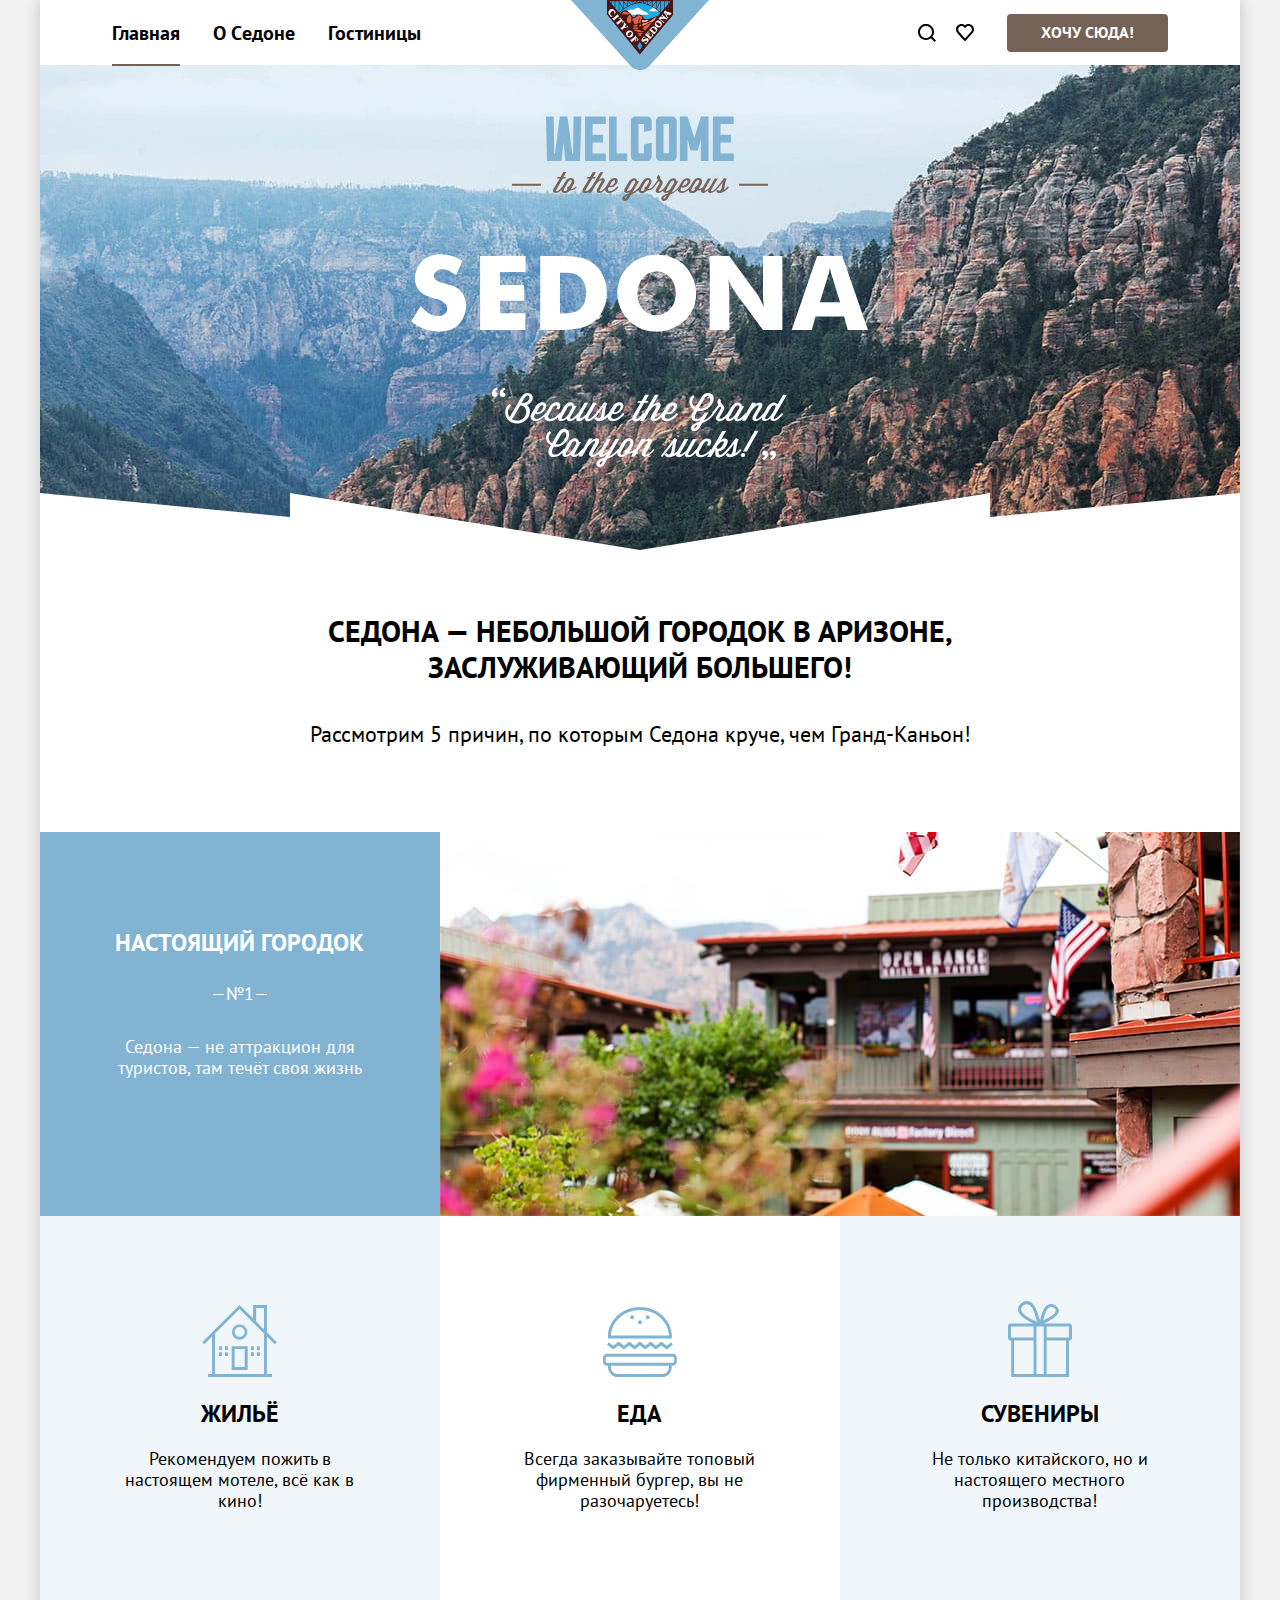
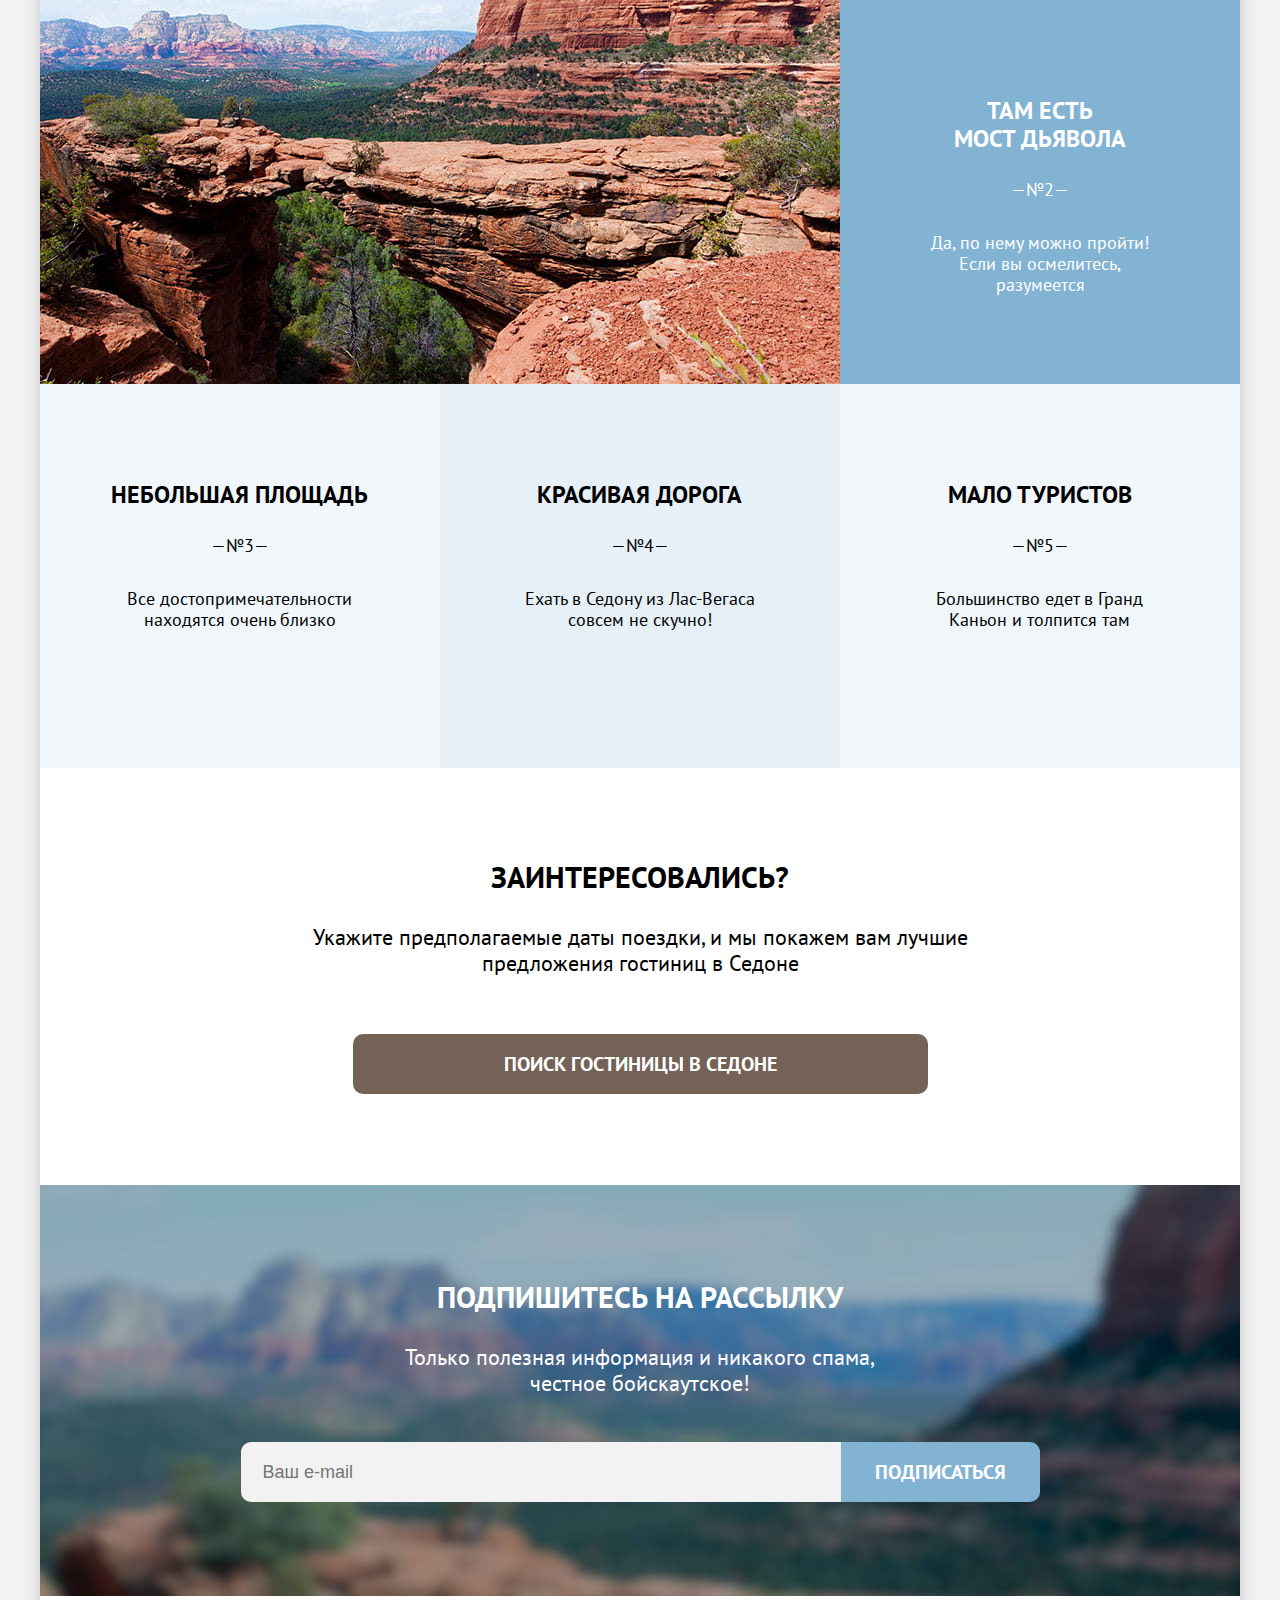
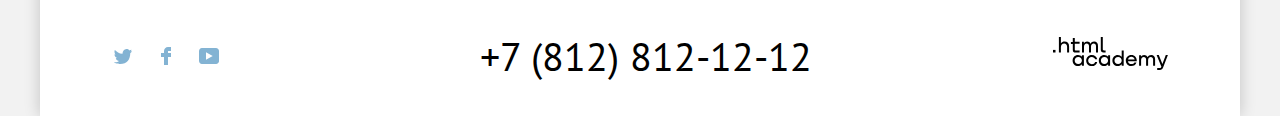
==== commit e2e5e290: "Декоративные элементы" ====
--- a/index.html
+++ b/index.html
@@ -11,7 +11,7 @@
         <nav class="navigation">
           <ul class="navigation-list">
             <li class="navigation-item">
-              <a class="navigation-link" href="main-page.html">Главная</a>
+              <a class="navigation-link navigation-link-current" href="main-page.html">Главная</a>
             </li>
             <li class="navigation-item">
               <a class="navigation-link" href="#">О Cедоне</a>
@@ -26,16 +26,22 @@
           <ul class="navigation-list navigation-user">
             <li class="navigation-user-item">
               <a class="navigation-link" href="#">
+                <svg class="navigation-icon" aria-hidden="true" focusable="false" width="18" height="18" xmlns="http://www.w3.org/2000/svg">
+                  <path fill-rule="evenodd" clip-rule="evenodd" d="M18 16.5L14.3 12.8C15.3 11.5 16 9.8 16 7.9C16 3.5 12.4 -0.1 8 -0.1C3.6 -0.1 0 3.6 0 8C0 12.4 3.6 16 8 16C9.8 16 11.5 15.4 12.9 14.3L16.6 18L18 16.5ZM8 14C4.7 14 2 11.3 2 8C2 4.7 4.7 2 8 2C11.3 2 14 4.7 14 8C14 11.3 11.3 14 8 14Z" />
+                </svg>
                 <span class="visually-hidden">Поиск</span>
               </a>
             </li>
             <li class="navigation-user-item">
               <a class="navigation-link" href="#">
+                <svg class="navigation-icon" aria-hidden="true" focusable="false" width="18" height="18" xmlns="http://www.w3.org/2000/svg">
+                  <path fill-rule="evenodd" clip-rule="evenodd" d="M8.9 17C8.6 17 8.3 16.9 8.1 16.6C2.7 10.5 1.4 9.1 1.1 8.7C0.4 7.8 0 6.6 0 5.4C0 2.4 2.4 0 5.5 0C6.8 0 8 0.5 9 1.3C10 0.5 11.3 0 12.5 0C15.5 0 18 2.4 18 5.4C18 6.7 17.5 7.9 16.7 8.8L9.7 16.7C9.5 16.9 9.3 17 8.9 17ZM2.9 7.5C3.2 7.9 6.4 11.5 9 14.4L15.2 7.4C15.7 6.9 15.9 6.2 15.9 5.4C15.9 3.6 14.4 2.1 12.6 2.1C11.6 2.1 10.6 2.6 9.9 3.4C9.6 3.7 9.3 3.8 9 3.8C8.7 3.8 8.4 3.6 8.2 3.4C7.5 2.6 6.5 2.1 5.5 2.1C3.7 2.1 2.2 3.6 2.2 5.4C2.1 6.3 2.5 7 2.9 7.5C2.8 7.5 2.8 7.5 2.9 7.5Z" />
+                </svg>
                 <span class="visually-hidden">Избранное</span>
               </a>
             </li>
             <li class="navigation-user-item">
-              <a class="button-navigation-link" href="#">Хочу сюда!</a>
+              <a class="button button-secondary navigation-link" href="#">Хочу сюда!</a>
             </li>
           </ul>
         </nav>
@@ -114,7 +120,7 @@
           <h2 class="visually-hidden">Поиск гостиницы</h2>
           <p class="header-style">Заинтересовались?</p>
           <p class="text-style">Укажите предполагаемые даты поездки, и мы покажем вам лучшие предложения гостиниц в Седоне</p>
-          <a class="search-hotel-link" href="#">Поиск гостиницы в седоне</a>
+          <a class="button button-secondary search-block-button" href="#">Поиск гостиницы в седоне</a>
         </section>
         <section class="newsletter">
           <h2 class="newsletter-title">Подпишитесь на рассылку</h2>
@@ -122,7 +128,7 @@
           <form class="newsletter-form" action="https://echo.htmlacademy.ru/" method="post">
             <label class="visually-hidden" for="newsletter-email">Email</label>
             <input class="field"  placeholder="Ваш e-mail" type="email" name="newsletter-email" id="newsletter-email" required>
-            <button class="button newsletter-button" type="submit">Подписаться</button>
+            <button class="button button-primary subscribe" type="submit">Подписаться</button>
           </form>
         </section>
       </main>
@@ -132,17 +138,26 @@
             <h2 class="visually-hidden">Социальные сети</h2>
             <ul class="footer-social-list">
               <li class="footer-social-item">
-                <a class="button" href="https://twitter.com/htmlacademy_ru">
+                <a class="social-link" href="https://twitter.com/htmlacademy_ru">
+                  <svg class="social-icon" aria-hidden="true" focusable="false" width="18" height="15" xmlns="http://www.w3.org/2000/svg">
+                    <path fill-rule="evenodd" clip-rule="evenodd" d="M11.6 0.200056C13.4 -0.299944 14.8 0.500056 15.4 1.40006C16.1 1.20006 16.8 0.900056 17.5 0.700056C17.5 1.60006 16.9 2.20006 16.6 2.50006C17.3 2.60006 18 1.90006 18 1.90006C17.8 2.90006 16.9 3.70006 16.3 3.90006C16.1 10.7001 13 15.1001 5.7 15.0001C5.1 15.0001 5.8 15.0001 5.2 15.0001C4.8 15.0001 0.8 14.5001 0 13.1001C2.4 13.3001 4.1 12.7001 5 11.9001C4 11.6001 2.1 11.5001 1.8 9.00006C2.2 9.10006 2.4 9.20006 3.1 9.10006C1.8 8.30006 0.4 7.50006 0.5 5.30006C0.8 5.60006 1.6 5.80006 1.9 5.80006C1.1 5.60006 -0.2 2.50006 0.9 0.900056C2.8 2.80006 4.9 4.50006 8.5 4.70006C8.7 2.30006 9.7 0.800056 11.6 0.200056Z" />
+                  </svg>
                   <span class="visually-hidden">Twitter</span>
                 </a>
               </li>
               <li class="footer-social-item">
-                <a class="button" href="https://www.facebook.com/htmlacademy">
+                <a class="social-link" href="https://www.facebook.com/htmlacademy">
+                  <svg class="social-icon" aria-hidden="true" focusable="false" width="10" height="18" xmlns="http://www.w3.org/2000/svg">
+                    <path fill-rule="evenodd" clip-rule="evenodd" d="M7 0C4.8 0 3 1.8 3 4V6H0V10H3V18H7V10H10V6H7V4H10V0H7Z" />
+                  </svg>
                   <span class="visually-hidden">Facebook</span>
                 </a>
               </li>
               <li class="footer-social-item">
-                <a class="button" href="https://www.youtube.com/c/HTMLAcademyRUS">
+                <a class="social-link" href="https://www.youtube.com/c/HTMLAcademyRUS">
+                  <svg class="social-icon" aria-hidden="true" focusable="false" width="20" height="16" xmlns="http://www.w3.org/2000/svg">
+                    <path fill-rule="evenodd" clip-rule="evenodd" d="M17 0H2.9C1.2 0 0 1.5 0 3.2V12.7C0 14.5 1.2 16 2.9 16H17.2C18.7 16 20.1 14.5 20.1 12.8V3.2C19.9 1.5 18.7 0 17 0ZM7 11.8V4.2L13.7 8L7 11.8Z" />
+                  </svg>
                   <span class="visually-hidden">Youtube</span>
                 </a>
               </li>
@@ -155,7 +170,20 @@
           <section class="footer-website">
             <h2 class="visually-hidden">Сайт разработчика</h2>
             <a class="htmlacademy-link" href="https://htmlacademy.ru/">
-              <img src="img/htmlacademy-logo.svg" alt="https://htmlacademy.ru/" width="115" height="34">
+              <svg class="htmlacademy-icon" aria-hidden="true" focusable="false" width="115" height="34" xmlns="http://www.w3.org/2000/svg">
+                <path fill-rule="evenodd" clip-rule="evenodd" d="M0 12.9V15.5H2.5V12.9H0Z"/>
+                <path fill-rule="evenodd" clip-rule="evenodd" d="M11.6 4.5C10 4.5 8.80002 5.2 8.00002 6.2H7.90002V0H5.90002V15.5H7.90002V10.2C7.90002 8.1 9.20002 6.6 11.2 6.6C13 6.6 14.1 8 14.1 9.8V15.5H16.1V9.4C16.2 6.4 14.3 4.5 11.6 4.5Z"/>
+                <path fill-rule="evenodd" clip-rule="evenodd" d="M26.6 4.79998H21.8V1.09998H19.8V4.89998H17.9V6.89998H19.8V12.9C19.8 14.6 20.8 15.6 22.5 15.6H26.6V13.6H22.9C22.2 13.6 21.8 13.2 21.8 12.5V6.79998H26.6V4.79998Z"/>
+                <path fill-rule="evenodd" clip-rule="evenodd" d="M41.1 4.59998C39.5 4.59998 38.2 5.39998 37.6 6.69998H37.5C36.9 5.49998 35.7 4.59998 34.1 4.59998C32.7 4.59998 31.6 5.39998 31 6.39998H30.9V4.79998H29V15.4H31V9.99998C31 7.99998 32 6.49998 33.6 6.49998C35.1 6.49998 36 7.49998 36 9.09998V15.4H38V9.79998C38 7.39998 39.4 6.49998 40.6 6.49998C42.1 6.49998 43 7.49998 43 9.09998V15.4H45V8.89998C45.1 6.39998 43.6 4.59998 41.1 4.59998Z"/>
+                <path fill-rule="evenodd" clip-rule="evenodd" d="M47.8 12.7C47.8 14.4 48.8 15.4 50.6 15.4H52.6V13.4H50.9001C50.2001 13.4 49.8 13 49.8 12.3V0H47.8V12.7Z"/>
+                <path fill-rule="evenodd" clip-rule="evenodd" d="M28.9 19.7C28 18.6 26.7 17.9 25 17.9C21.9 17.9 19.6 20.2 19.6 23.5C19.6 26.8 21.9 29.1 25 29.1C26.8 29.1 28 28.3 28.8 27.2H28.9V28.8H30.9V18.2H28.9V19.7ZM25.3 27.1C23.1 27.1 21.7 25.5 21.7 23.5C21.7 21.5 23.1 19.9 25.3 19.9C27.5 19.9 28.9 21.5 28.9 23.5C28.9 25.4 27.5 27.1 25.3 27.1Z"/>
+                <path fill-rule="evenodd" clip-rule="evenodd" d="M44.2 22C43.7 19.6 41.5999 17.9 38.7999 17.9C35.3999 17.9 33.2 20.4 33.2 23.5C33.2 26.6 35.3999 29.1 38.7999 29.1C41.5999 29.1 43.7 27.3 44.2 24.9H42.0999C41.6999 26.2 40.3999 27.2 38.7999 27.2C36.5999 27.2 35.2 25.6 35.2 23.6C35.2 21.6 36.5999 20 38.7999 20C40.3999 20 41.5999 21 42.0999 22.2H44.2V22Z"/>
+                <path fill-rule="evenodd" clip-rule="evenodd" d="M55.1 19.7C54.2 18.6 52.9001 17.9 51.2001 17.9C48.1001 17.9 45.8 20.2 45.8 23.5C45.8 26.8 48.1001 29.1 51.2001 29.1C53.0001 29.1 54.2 28.3 55 27.2H55.1V28.8H57.1V18.2H55.1V19.7ZM51.5 27.1C49.3 27.1 47.9001 25.5 47.9001 23.5C47.9001 21.5 49.3 19.9 51.5 19.9C53.7 19.9 55.1 21.5 55.1 23.5C55.1 25.4 53.6 27.1 51.5 27.1Z"/>
+                <path fill-rule="evenodd" clip-rule="evenodd" d="M68.7 19.8C67.8 18.7 66.5 17.9 64.8 17.9C61.7 17.9 59.4 20.2 59.4 23.5C59.4 26.8 61.6 29.1 64.8 29.1C66.5 29.1 67.8 28.3 68.6 27.3H68.7V28.8H70.7V13.4H68.7V19.8ZM65.1 27.1C62.9 27.1 61.5 25.5 61.5 23.5C61.5 21.5 62.9 19.9 65.1 19.9C67.3 19.9 68.7 21.5 68.7 23.5C68.6 25.5 67.2 27.1 65.1 27.1Z"/>
+                <path fill-rule="evenodd" clip-rule="evenodd" d="M78.3 17.9C75 17.9 72.8 20.4 72.8 23.5C72.8 26.5 74.9 29.1 78.3 29.1C80.8 29.1 82.8 27.8 83.5 25.5H81.4C80.9 26.5 79.8 27.1 78.4 27.1C76.5 27.1 75.1 25.8 75 24.2H83.8C84 20.6 81.8 17.9 78.3 17.9ZM78.3 19.8C80 19.8 81.3 20.8 81.6 22.4H75.1C75.4 20.9 76.6 19.8 78.3 19.8Z"/>
+                <path fill-rule="evenodd" clip-rule="evenodd" d="M98.2 17.9C96.6 17.9 95.3 18.7 94.6 19.9H94.5C93.9 18.7 92.7 17.9 91.1 17.9C89.7 17.9 88.6 18.6 88 19.7V18.2H86.1V28.8H88.1V23.4C88.1 21.4 89.1 20 90.7 19.9C92.2 19.9 93.1 20.9 93.1 22.5V28.8H95.1V23.2C95.1 20.8 96.5 19.9 97.7 19.9C99.2 19.9 100.1 20.9 100.1 22.5V28.8H102.1V22.3C102.2 19.7 100.7 17.9 98.2 17.9Z"/>
+                <path fill-rule="evenodd" clip-rule="evenodd" d="M109.4 27L105.8 18.1H103.6L108.4 29.7C108.1 30.6 107.7 30.9 106.7 30.9H104.2V32.9H106.7C108.5 32.9 109.5 32.1 110.2 30.3L114.9 18.1H112.8L109.4 27Z"/>
+              </svg>
             </a>
           </section>
         </div>
@@ -163,4 +191,3 @@
     </div>
   </body>
 </html>
-
--- a/styles/styles.css
+++ b/styles/styles.css
@@ -40,6 +40,79 @@
   overflow: hidden;
 }
 
+.button {
+  display: inline-block;
+  box-sizing: border-box;
+  vertical-align: top;
+  padding: 9px 32px;
+  text-transform: uppercase;
+  text-decoration: none;
+  text-align: center;
+  font-weight: 700;
+  font-size: 16px;
+  line-height: 21px;
+  color: #FFFFFF;
+  border: 0;
+  border-radius: 4px;
+  cursor: pointer;
+
+}
+.button-primary {
+  background-color: #83B3D3;
+}
+.button-secondary {
+  background-color: #756257;
+}
+
+.button-primary.current {
+  background-color: #7DB54F;
+}
+
+.button-primary:hover {
+  background-color: #68A2CA;
+}
+
+.button-secondary:hover {
+  background-color: #615048;
+}
+
+.button-primary.current:hover {
+  background-color: #6C9E42;
+}
+
+.button-primary:focus {
+  outline: none;
+  background-color: #68A2CA;
+  box-shadow: inset 0 0 0 3px #756257;
+}
+
+.button-secondary:focus {
+  outline: none;
+  background-color: #615048;
+  box-shadow: inset 0 0 0 3px #83B3D3;
+}
+
+.button-primary.current:focus {
+  outline: none;
+  background-color: #6C9E42;
+  box-shadow: inset 0 0 0 3px #756257;
+}
+
+.button-primary:active {
+  background-color: #68A2CA;
+  color: rgba(255, 255, 255, 0.3);
+}
+
+.button-secondary:active {
+  background-color: #615048;
+  color: rgba(255, 255, 255, 0.3);
+}
+
+.button-primary.current:active {
+  background-color: #6C9E42;
+  color: rgba(255, 255, 255, 0.3);
+}
+
 .background-container {
   display: flex;
   flex-direction: column;
@@ -90,6 +163,7 @@
 }
 
 .navigation-link {
+  position: relative;
   font-size: 20px;
   line-height: 26px;
   font-weight: 700;
@@ -100,39 +174,68 @@
 }
 
 .navigation-user-item .navigation-link {
-  width: 38px;
-  height: 37px;
+  display: block;
+  box-sizing: border-box;
+  min-width: 38px;
+  min-height: 38px;
   padding: 10px;
-  display: block;
-  box-sizing: border-box;
+}
+
+.navigation-icon {
+  position: absolute;
+  top: 0;
+  right: 0;
+  bottom: 0;
+  left: 0;
+  margin: auto;
+  fill: #000000;
 }
 
 .navigation-user-item:last-child {
   margin-left: 23px;
   }
 
-.navigation-user-item:nth-child(1) {
-  border: 2px solid #000000;
-}
-
-.navigation-user-item:nth-child(2) {
-  border: 2px solid #000000;
-}
-
-
-.button-navigation-link {
-  display: block;
-  box-sizing: border-box;
+.button-secondary.navigation-link {
+  display: inline-block;
+  color: #ffffff;
   font-size: 16px;
   line-height: 21px;
-  font-weight: 700;
-  text-align: center;
-  text-transform: uppercase;
-  text-decoration: none;
-  color: #FFFFFF;
-  background-color: #756257;
-  padding: 6px;
-  min-width: 160px;
+  box-sizing: border-box;
+  padding: 8px 34px;
+  white-space: nowrap;
+}
+
+.navigation-link:not(.button-secondary.navigation-link):hover {
+  color: #756257;
+}
+
+.navigation-link:not(.button-secondary.navigation-link):focus {
+  color: #756257;
+  padding: 6px 12px;
+  box-shadow: inset 0 0 0 3px #83B3D3;
+  border-radius: 10px;
+  margin-top: 10px;
+  position: relative;
+  outline: none;
+}
+
+
+.navigation-link:not(.button-secondary.navigation-link):active {
+  color: rgba(117, 98, 87, 0.3);
+  box-shadow: none;
+}
+
+.navigation-link:hover .navigation-icon {
+  fill: #756257;
+}
+
+.navigation-link:focus .navigation-icon {
+  fill: #756257;
+}
+
+.navigation-link:active .navigation-icon {
+  fill: rgba(117, 98, 87, 0.3);
+  box-shadow: none;
 }
 
 .main-inner {
@@ -267,9 +370,31 @@
   background-color: #83B3D3;
 }
 
-.sublist-item-description {
+.reasons-sublist-item:nth-child(1) .sublist-item-description {
   box-sizing: border-box;
   padding: 40px;
+  background-image: url("../img/hotel-icon.svg");
+  background-repeat: no-repeat;
+  background-position: top 89px left 50%;
+  background-size: 75px 72px;
+}
+
+.reasons-sublist-item:nth-child(2) .sublist-item-description {
+  box-sizing: border-box;
+  padding: 40px;
+  background-image: url("../img/food-icon.svg");
+  background-repeat: no-repeat;
+  background-position: top 91px left 50%;
+  background-size: 74px 70px;
+}
+
+.reasons-sublist-item:nth-child(3) .sublist-item-description {
+  box-sizing: border-box;
+  padding: 40px;
+  background-image: url("../img/gifts-icon.svg");
+  background-repeat: no-repeat;
+  background-position: top 85px left 50%;
+  background-size: 64px 76px;
 }
 
 .reasons-sublist {
@@ -327,19 +452,15 @@
   max-width: 720px;
 }
 
-.search-hotel-link {
-  display: block;
-  box-sizing: border-box;
+.search-block-button {
+  display: inline-block;
+  vertical-align: top;
+  box-sizing: border-box;
+  padding: 12px;
+  width: 575px;
   font-size: 20px;
   line-height: 36px;
-  font-weight: 700;
-  color: #FFFFFF;
-  padding: 12px;
-  max-width: 575px;
-  margin: 0 auto;
-  background-color: #756257;
-  text-decoration: none;
-  text-transform: uppercase;
+  border-radius: 10px;
 }
 
 .newsletter {
@@ -387,9 +508,11 @@
   font-size: 18px;
   line-height: 26px;
   border: none;
-}
-
-.newsletter-button {
+  margin: 0;
+  border-radius: 10px 0 0 10px;
+}
+
+.subscribe {
   font-size: 20px;
   line-height: 26px;
   font-weight: 700;
@@ -397,10 +520,12 @@
   background-color: #83B3D3;
   text-decoration: none;
   text-transform: uppercase;
-  min-width: 200px;
   box-sizing: border-box;
   border: none;
-  padding: 16px;
+  padding: 17px 34px;
+  margin: 0;
+  border-radius: 0 10px 10px 0;
+  font-family: inherit;
 }
 
 .page-footer {
@@ -433,26 +558,54 @@
   list-style: none;
   display: flex;
   flex-wrap: wrap;
+  position: relative;
+  right: 9px;
 }
 
 .footer-social-item {
+  margin-right: 3px;
+}
+
+.social-link {
+  display: block;
   width: 20px;
-  height: 18px;
-  margin-right: 18px;
-  border: 2px solid #83B3D3;
+  height: 20px;
+  padding: 10px;
+  position: relative;
+}
+
+.social-icon {
+  position: absolute;
+  top: 0;
+  right: 0;
+  bottom: 0;
+  left: 0;
+  margin: auto;
+  fill: #83B3D3;
+}
+
+.social-link:hover .social-icon{
+  fill: #68A2CA;
+}
+
+.social-link:focus .social-icon{
+  fill: #68A2CA;
+  padding: 10px;
+  border-radius: 10px;
+  outline: none;
+  box-shadow: inset 0 0 0 3px #83B3D3;
+}
+
+.social-link:active .social-icon{
+  fill: rgba(104, 162, 202, 0.3);
+  box-shadow: none;
 }
 
 .footer-social-item:last-child {
   margin-right: 0;
 }
 
-.footer-social a {
-  color: #83B3D3;
-  text-transform: uppercase;
-  text-decoration: none;
-}
-
-.footer-contact a {
+.footer-contact-phone {
   font-size: 40px;
   line-height: 40px;
   color: #000000;
@@ -460,6 +613,58 @@
   text-transform: uppercase;
   text-decoration: none;
 }
+
+.footer-contact-phone:hover {
+  color: #756257;
+}
+
+.footer-contact-phone:focus {
+  color: #756257;
+  padding: 15px;
+  box-shadow: inset 0 0 0 3px #83B3D3;
+  border-radius: 10px;
+  outline: none;
+  position: relative;
+  white-space: nowrap;
+}
+
+.footer-contact-phone:active {
+  color: rgba(117, 98, 87, 0.3);
+  box-shadow: none;
+}
+
+.htmlacademy-link {
+  position: relative;
+}
+
+.htmlacademy-icon {
+  position: relative;
+  top: 0;
+  right: 0;
+  bottom: 0;
+  left: 0;
+  margin: auto;
+  fill: #000000;
+}
+
+.htmlacademy-link:hover .htmlacademy-icon {
+  fill: #756257;
+}
+
+.htmlacademy-link:focus .htmlacademy-icon {
+  fill: #756257;
+  padding: 18px 22px;
+  box-shadow: inset 0 0 0 3px #83B3D3;
+  border-radius: 10px;
+  outline: none;
+  position: relative;
+}
+
+.htmlacademy-link:active .htmlacademy-icon {
+  fill: rgba(117, 98, 87, 0.3);
+  box-shadow: none;
+}
+
 
 .cover-inner {
   color: #FFFFFF;
@@ -467,7 +672,7 @@
   background-color: #333333;
   background-size: 100% auto;
   background-repeat: no-repeat;
-  padding: 35px 72px 35px;
+  padding: 30px 72px;
   min-height: 408px;
   box-sizing: border-box;
 }
@@ -485,36 +690,106 @@
   font-size: 16px;
   line-height: 21px;
   list-style: none;
-  margin: 0 0 45px;
+  margin: 0 0 38px;
   padding: 0;
 }
 
 .breadcrumbs-item {
-  margin-right: 26px;
+  margin-right: 3px;
+  position: relative;
 }
 
 .breadcrumbs-link {
   color: #FFFFFF;
   text-decoration: none;
-}
-
-.icon {
-  display: block;
-  box-sizing: border-box;
-  width: 20px;
-  height: 20px;
-  padding: 4px;
-  border: 2px solid #ffffff;
-}
-
-.breadcrumbs-link span {
-
+  padding: 3px 8px;
+  display: inline-block;
+  vertical-align: top;
+  position: relative;
+}
+
+ .breadcrumbs-item:first-child .breadcrumbs-link {
+  display: block;
+  box-sizing: border-box;
+  width: 28px;
+  height: 27px;
+  padding: 6px 8px 9px;
+  right: 8px;
+}
+
+.breadcrumbs-icon {
+  position: absolute;
+  top: 0;
+  right: 0px;
+  bottom: 0px;
+  left: 0px;
+  margin: auto;
+  fill: #FFFFFF;
+}
+
+.breadcrumbs-item:not(:last-child)::after {
+  position: absolute;
+  top: 10px;
+  right: -5px;
+  width: 5px;
+  height: 8px;
+  opacity: 0.3;
+  fill: #FFFFFF;
+  content: "^";
+  transform: rotate(90deg);
+}
+
+.button-submit {
+  padding: 11px 23px;
+  font-family: inherit;
+  background-color: #83B3D3;
+  margin-bottom: 16px;
+}
+
+.button-submit:hover {
+  background-color: #68A2CA;
+}
+
+.button-submit:focus {
+  outline: none;
+  background-color: #68A2CA;
+  box-shadow: inset 0 0 0 3px #FFFFFF;
+}
+
+.button-submit:active {
+  background-color: #68A2CA;
+  color: rgba(255, 255, 255, 0.3);
+}
+
+
+.button-reset {
+  padding: 4px 13px;
+  font-family: inherit;
+  line-height: 23px;
+  background-color: transparent;
+  text-transform: none;
+  font-weight: 400;
+  align-self: center;
+}
+
+.button-reset:hover {
+  color: rgba(255, 255, 255, 0.6);
+}
+
+.button-reset:focus {
+  outline: none;
+  box-shadow: inset 0 0 0 3px #83B3D3;
+}
+
+.button-reset:active {
+  color: rgba(255, 255, 255, 0.3);
 }
 
 .catalog-filter-title {
   font-size: 20px;
   line-height: 26px;
   font-weight: 700;
+  padding: 0;
 }
 
 .control-label {
@@ -522,14 +797,6 @@
   line-height: 23px;
 }
 
-.catalog-filter .button {
-  font-size: 16px;
-  line-height: 21px;
-  font-weight: 700;
-  color: #FFFFFF;
-  background-color: #83B3D3;
-}
-
 .catalog-hotels {
   padding: 44px 72px 0;
 }
@@ -540,6 +807,7 @@
   font-weight: 700;
   text-transform: uppercase;
   margin: 0;
+  vertical-align: center;
 }
 
 .select-control {
@@ -564,175 +832,191 @@
   min-width: 528px;
 }
 
-.sorting-button {
-  display: flex;
-  min-width: 160px;
-  justify-content: space-between;
-}
-
-.sorting-button a {
-  display: block;
-  color: #000000;
-  text-decoration: none;
-  text-transform: uppercase;
+.sorting-buttons {
+  display: flex;
+  justify-content: flex-end;
+  align-items: center;
+}
+
+.visually-hidden {
+	clip: rect(0 0 0 0);
+	clip: rect(0, 0, 0, 0);
+	overflow: hidden;
+	position: absolute;
+	height: 1px;
+	width: 1px;
+}
+
+.button-view {
+  display: inline-block;
+  vertical-align: top;
+  margin-left: 8px;
+  box-sizing: border-box;
   width: 48px;
   height: 48px;
-  border: 2px solid #83B3D3;
-}
-
-.hotel-card {
-  display: flex;
-  padding: 28px 0 30px;
-  min-height: 181px;
-  box-sizing: border-box;
-  color: #000000;
+  text-decoration: none;
+  color: inherit;
+  background-color: transparent;
+  background-repeat: no-repeat;
+  background-size: 16px auto;
+  background-position: center;
+  border: 2px solid #E5E5E5;
+  border-radius: 4px;
+  position: relative;
+}
+
+.button-view:hover,
+.button-view:focus {
+  outline: none;
+  border-color: #83B3D3;
+}
+
+.button-view.active {
+  border-color: #000000;
+  pointer-events: none;
+}
+
+.tiles,
+.slideshow,
+.list {
+  position: absolute;
+  top: 0;
+  right: 0;
+  bottom: 0;
+  left: 0;
+  margin: auto;
+  fill: #000000;
+}
+
+.search-result {
+  display: flex;
+  padding: 30px 0;
+  border-bottom: 1px solid #E5E5E5;
+}
+
+.search-result:first-child {
   border-top: 1px solid #E5E5E5;
 }
 
-.hotel-card-data {
-  display: flex;
-  flex-direction: column;
-  min-width: 319px;
-  max-width: 680px;
-}
-
-.hotel-card-link {
-  display: block;
-  margin-bottom: 1px;
-}
-
-.hotel-card a {
-  text-decoration: none;
-}
-
-.hotel-card-link-img {
+.search-result-description {
+  flex-grow: 1;
+}
+
+.search-result-image {
+  flex: none;
+  margin-right: 36px;
+  width: 180px;
   order: -1;
-  margin-right: 36px;
-  display: block;
-  width: 180px;
-  height: 120px;
-}
-
-.hotel-card-image {
-  display: block;
-  object-fit: cover;
-}
-
-.hotel-card-title {
-  margin: 0;
+}
+
+.search-result-image img {
+  display: block;
+  width: 100%;
+  height: auto;
+}
+
+.search-result-image:hover {
+  opacity: 0.6;
+}
+
+.search-result-image:focus {
+  outline: 3px solid #83B3D3;
+}
+
+.search-result-image:active {
+  opacity: 0.3;
+}
+
+.search-result-title {
+  margin: -2px 0 0;
   font-size: 24px;
   line-height: 31px;
-  font-weight: 700;
+  position: relative;
+}
+
+.search-result-title a {
   text-decoration: none;
-}
-
-.hotel-card-parameters {
+  color: inherit;
+}
+
+.search-result-title:hover a{
+  color: #756257;
+}
+
+.search-result-title:focus a{
+  color: #756257;
+  padding: 10px 15px;
+  box-shadow: inset 0 0 0 3px #83B3D3;
+  border-radius: 10px;
+  outline: none;
+  position: absolute;
+}
+
+.search-result-title:active a{
+  color: rgba(117, 98, 87, 0.3);
+  box-shadow: none;
+}
+
+.search-result-info {
   line-height: 23px;
-  display: flex;
-}
-
-.hotel-card-parameters p {
-  margin: 0;
-  min-width: 160px;
-  box-sizing: border-box;
-}
-
-.type-of-housing {
-  margin-right: 78px;
-}
-
-.hotel-card-buttons {
-  display: flex;
+  display: grid;
+  grid-template-columns: min-content min-content;
+  grid-gap: 31px 8px;
+}
+
+.search-result-info p {
+  margin: 0;
+}
+
+.search-result-link {
+  white-space: nowrap;
+}
+
+.search-result-rating-block {
+  display: flex;
+  flex-direction: column;
+  align-items: center;
+  min-height: 100%;
+}
+
+.search-result-stars {
+  color: #83B3D3;
+  letter-spacing: 0.35em;
+}
+
+.search-result-rating {
   margin-top: auto;
-}
-
-.hotel-card-button {
-  display: block;
-  padding: 6px;
+  margin-bottom: 0;
+
+  box-sizing: border-box;
+  padding: 10px 20px 9px;
   min-width: 160px;
   text-align: center;
-  box-sizing: border-box;
-}
-
-.hotel-card-buttons a {
+  text-transform: uppercase;
   font-size: 16px;
   line-height: 21px;
-  font-weight: 700;
-  text-transform: uppercase;
-  color: #FFFFFF;
-}
-
-.about {
-  background-color: #756257;
-  margin-right: 8px;
-  min-width: 151px;
-}
-
-.favorite {
-  background-color: #83B3D3;
-}
-
-.favorite-added {
-  background-color: #7DB54F;
-}
-
-.hotel-card-rating {
-  margin-left: auto;
-  display: flex;
-  flex-direction: column;
-  justify-content: space-between;
-  align-items: center;
-}
-
-.rating-star {
-  border: 2px solid #83B3D3;
-  display: flex;
-  justify-content: space-between;
-  min-width: 91px;
-}
-
-.icon-star {
-  width: 18px;
-  height: 17px;
-}
-
-.hotel-rating {
-  display: block;
-  box-sizing: border-box;
-  min-width: 160px;
-  padding: 6px;
-  font-size: 16px;
-  line-height: 21px;
+  background-color: #F2F2F2;
+  border-radius: 4px;
+}
+
+.show-more {
+  border-bottom: 1px solid #E5E5E5;
+  max-width: 100%;
+  margin: 0 0 31px;
+  padding: 30px;
   text-align: center;
-  text-transform: uppercase;
-  background-color: #F2F2F2;
-}
-
-.pagination-show-more {
-  border-top: 1px solid #E5E5E5;
-  border-bottom: 1px solid #E5E5E5;
-  display: block;
-  max-width: 100%;
-  margin-left: auto;
-  margin-right: auto;
-  margin-bottom: 31px;
-  padding: 30px;
-}
-
-.button.pagination-show-more {
+}
+
+.show-more-button {
+  display: inline-block;
+  vertical-align: top;
+  box-sizing: border-box;
+  padding: 15px;
+  width: 625px;
   font-size: 20px;
-  line-height: 26px;
-  font-weight: 700;
-  text-align: center;
-  text-transform: uppercase;
-  color: #FFFFFF;
-  background-color: #83B3D3;
-  min-width: 625px;
-  min-height: 55px;
-  border: none;
-  padding: 15px;
-  margin: 0 auto;
-  box-sizing: border-box;
+  line-height: 25px;
+  margin: 0;
+  font-family: inherit;
 }
 
 .pagination-container {
@@ -781,6 +1065,7 @@
   text-decoration: none;
   color: #000000;
   background-color: #F2F2F2;
+  pointer-events: none;
 }
 
 .number-of-items {
@@ -842,10 +1127,10 @@
 .button-container {
   display: flex;
   flex-direction: column;
-  width: 160px;
-}
-
-.hotel-list {
+  min-width: 160px;
+}
+
+.search-result-list {
   list-style: none;
   padding: 0;
   margin: 0;
@@ -856,3 +1141,12 @@
   margin: 0 auto;
 }
 
+.navigation-link-current::before {
+  position: absolute;
+  right: 0;
+  bottom: 0;
+  left: 0;
+  height: 2px;
+  background-color: #756257;
+  content: "";
+}
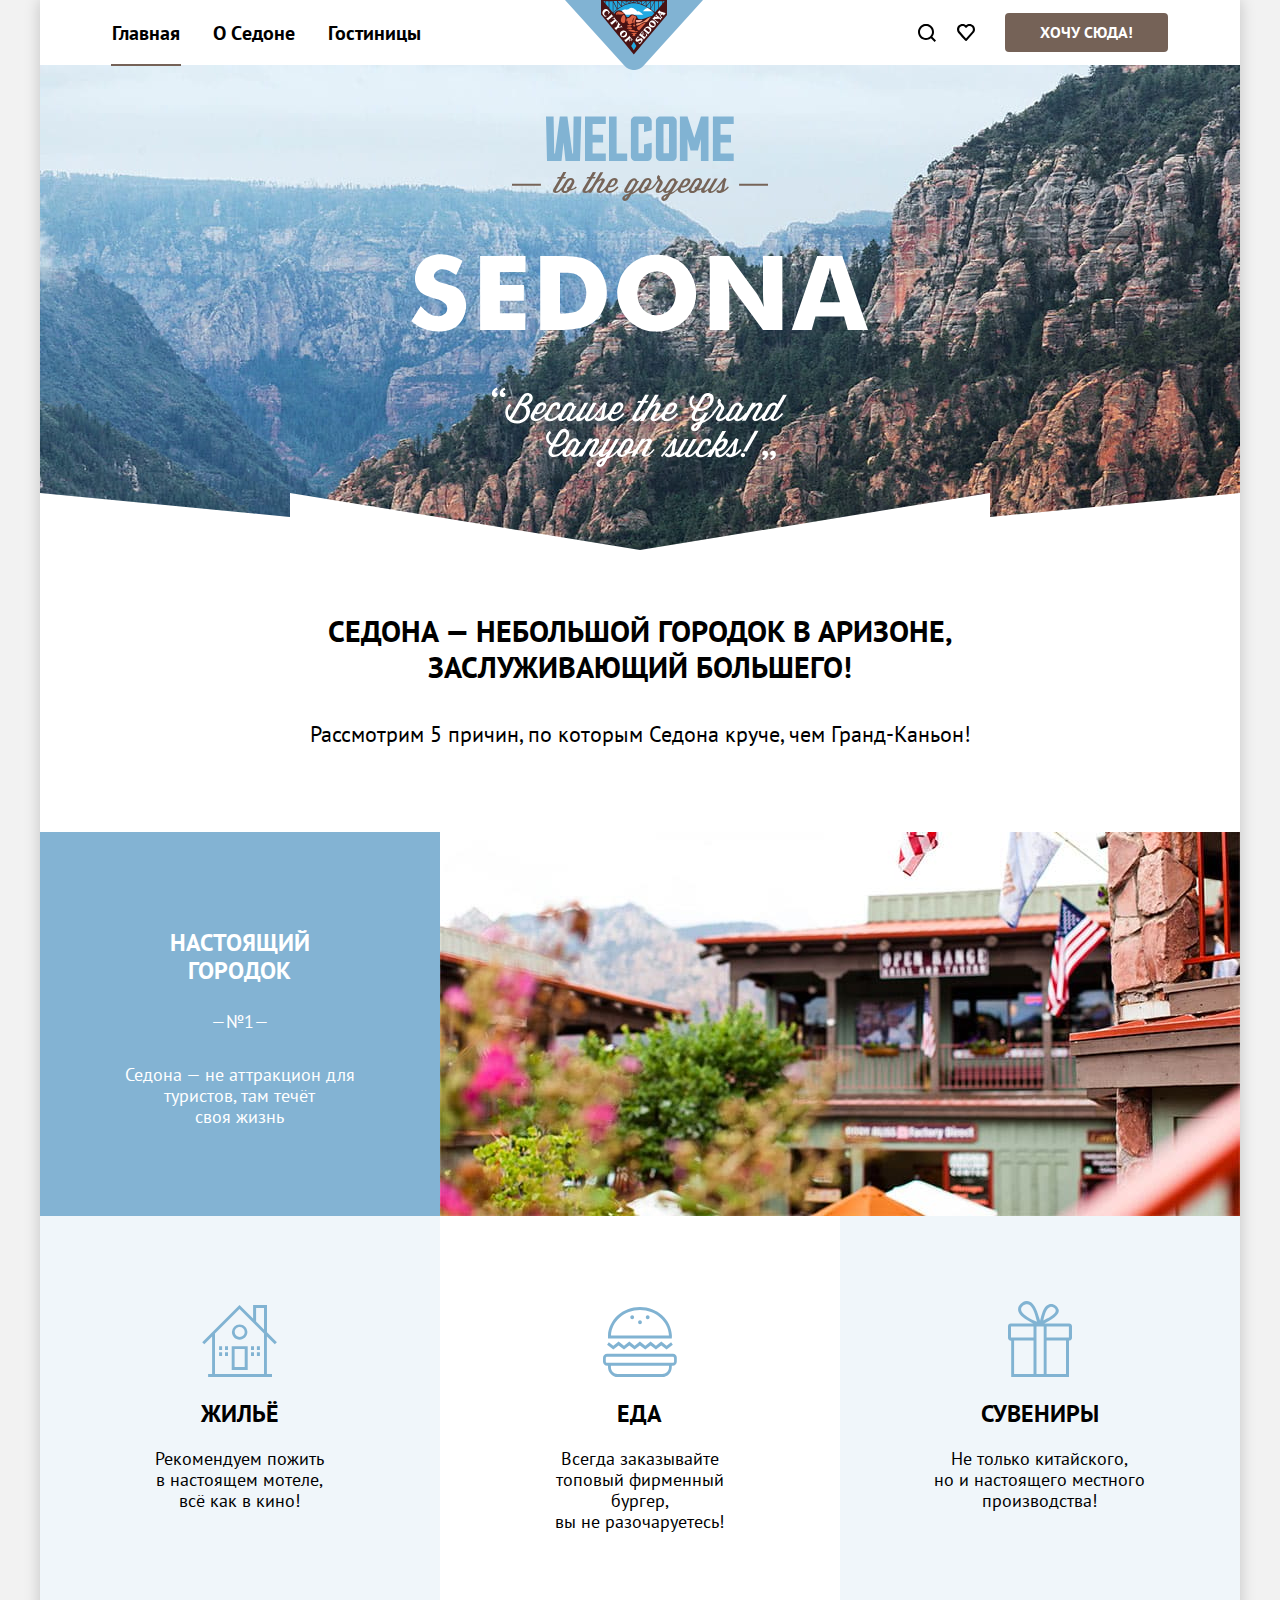
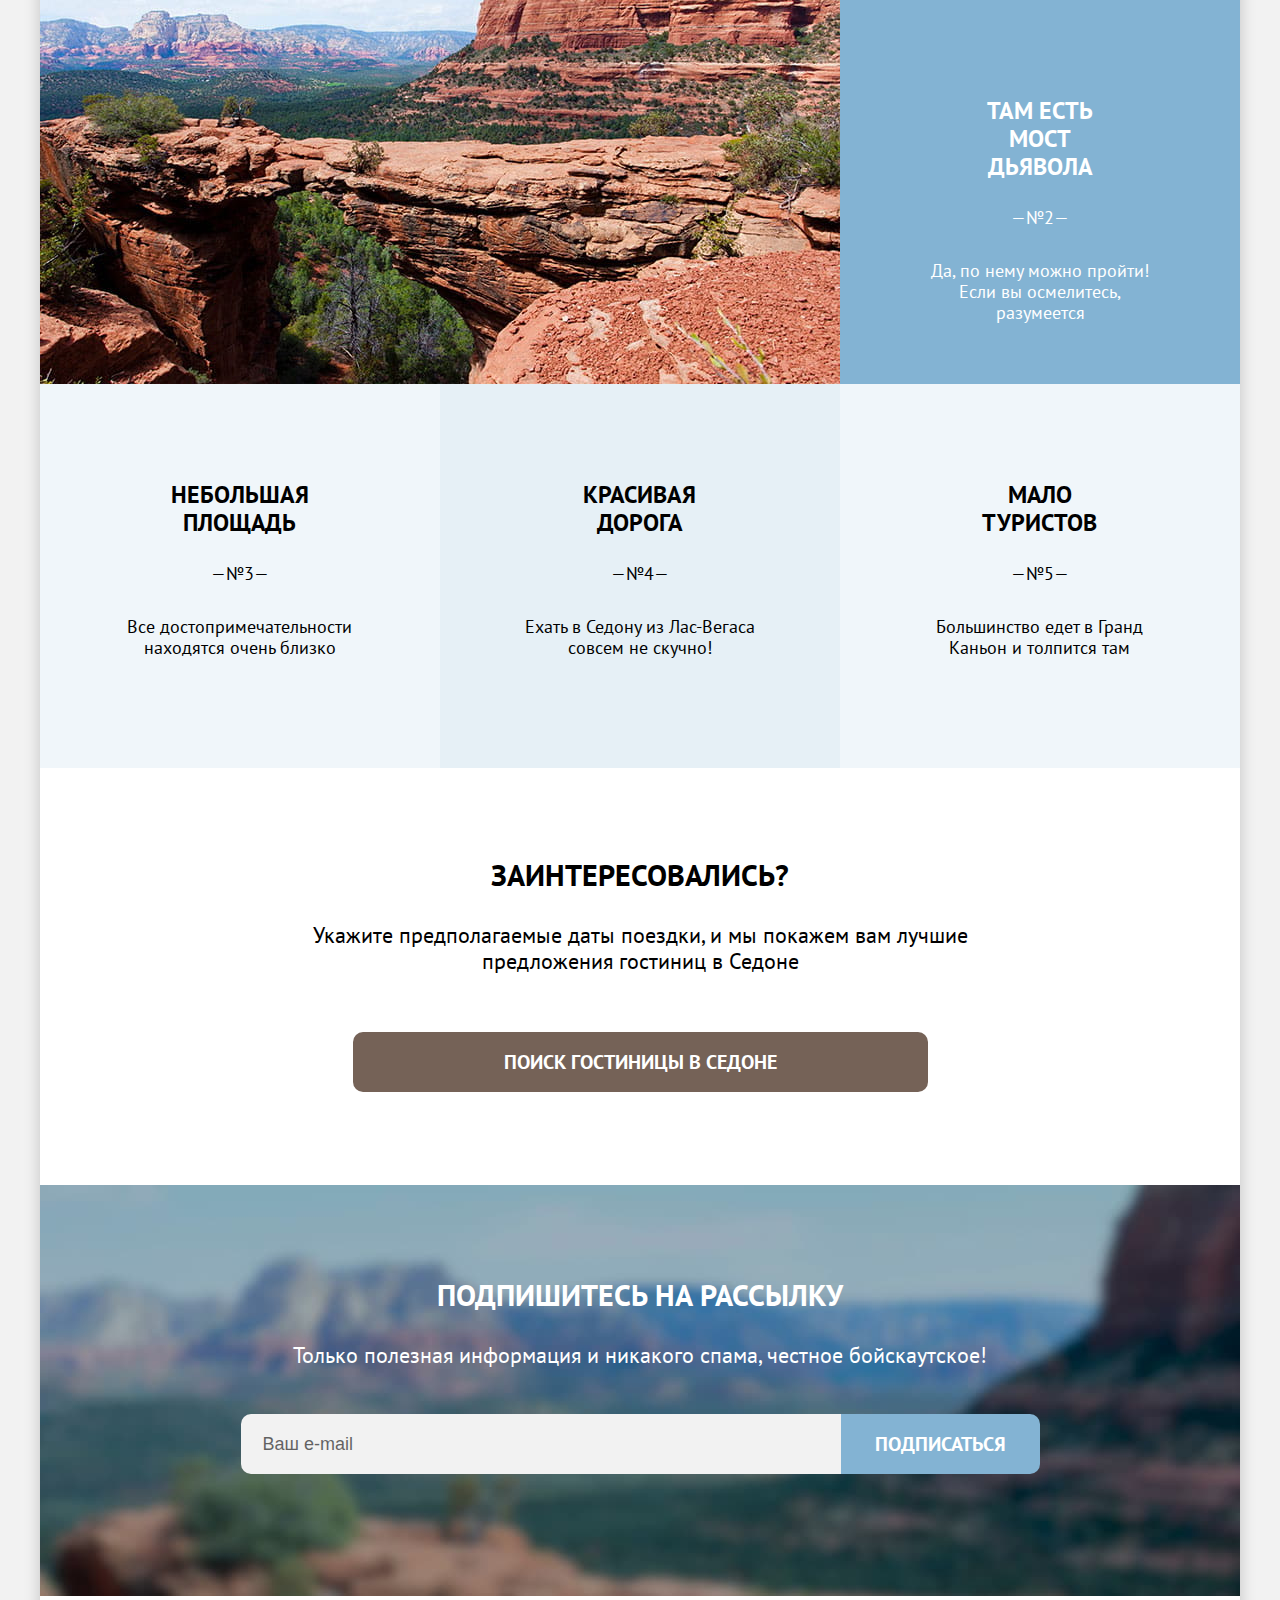
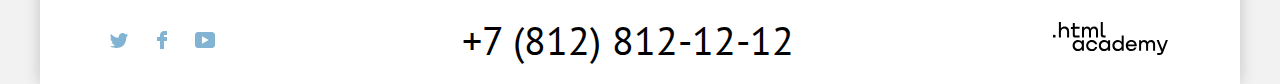
==== commit 9ff1b0c5: "декоративные элементы" ====
--- a/index.html
+++ b/index.html
@@ -11,7 +11,7 @@
         <nav class="navigation">
           <ul class="navigation-list">
             <li class="navigation-item">
-              <a class="navigation-link navigation-link-current" href="main-page.html">Главная</a>
+              <a class="navigation-link navigation-link-current" href="index.html">Главная</a>
             </li>
             <li class="navigation-item">
               <a class="navigation-link" href="#">О Cедоне</a>
@@ -20,7 +20,7 @@
               <a class="navigation-link" href="catalog.html">Гостиницы</a>
             </li>
           </ul>
-          <a class="logo-link" href="#">
+          <a class="logo-link" href="index.html">
             <img class="logo" src="img/sedona-logo.svg" alt="Перейти на главную страницу" width="138" height="70">
           </a>
           <ul class="navigation-list navigation-user">
@@ -61,7 +61,7 @@
             <li class="reasons-item reasons-item-illustrated">
               <div class="reasons-item-description">
                 <h4>Настоящий городок</h4>
-                <p class="reason-description">Седона — не аттракцион для туристов, там течёт своя жизнь</p>
+                <p class="reason-description">Седона&nbsp;&mdash; не&nbsp;аттракцион для туристов, там течёт<br> своя жизнь</p>
               </div>
               <div class="reasons-item-image">
                 <img src="img/city.jpg" alt="Город Седона" width="800" height="384">
@@ -70,19 +70,19 @@
                 <li class="reasons-sublist-item">
                   <div class="sublist-item-description">
                     <h5>Жильё</h5>
-                    <p class="reason-description">Рекомендуем пожить в настоящем мотеле, всё как в кино!</p>
+                    <p class="reason-description">Рекомендуем пожить в&nbsp;настоящем мотеле,<br> всё как в&nbsp;кино!</p>
                   </div>
                 </li>
                 <li class="reasons-sublist-item">
                   <div class="sublist-item-description">
                     <h5>Еда</h5>
-                    <p class="reason-description">Всегда заказывайте топовый фирменный бургер, вы не разочаруетесь!</p>
+                    <p class="reason-description">Всегда заказывайте<br> топовый фирменный бургер, вы&nbsp;не&nbsp;разочаруетесь!</p>
                   </div>
                 </li>
                 <li class="reasons-sublist-item">
                   <div class="sublist-item-description">
                     <h5>Сувениры</h5>
-                    <p class="reason-description">Не только китайского, но и настоящего местного производства!</p>
+                    <p class="reason-description">Не&nbsp;только китайского, но&nbsp;и&nbsp;настоящего местного производства!</p>
                   </div>
                 </li>
               </ul>
@@ -92,8 +92,8 @@
                 <img src="img/devil's-bridge.jpg" alt="Мост Дьявола" width="800" height="384">
               </div>
               <div class="reasons-item-description">
-                <h4 class="reasons-title">Там есть<br> мост дьявола</h4>
-                <p class="reason-description">Да, по нему можно пройти! Если вы осмелитесь, разумеется</p>
+                <h4 class="reasons-title">Там есть мост дьявола</h4>
+                <p class="reason-description">Да, по&nbsp;нему можно пройти! Если вы&nbsp;осмелитесь, разумеется</p>
               </div>
             </li>
             <li class="reasons-item">
@@ -105,13 +105,13 @@
             <li class="reasons-item">
               <div class="reasons-item-description">
                 <h4>Красивая дорога</h4>
-                <p class="reason-description">Ехать в Седону из Лас-Вегаса совсем не скучно!</p>
+                <p class="reason-description">Ехать в&nbsp;Седону из&nbsp;Лас-Вегаса совсем не&nbsp;скучно!</p>
               </div>
             </li>
             <li class="reasons-item">
               <div class="reasons-item-description">
                 <h4>Мало туристов</h4>
-                <p class="reason-description">Большинство едет в Гранд Каньон и толпится там</p>
+                <p class="reason-description">Большинство едет в&nbsp;Гранд Каньон и&nbsp;толпится там</p>
               </div>
             </li>
           </ol>
@@ -119,12 +119,12 @@
         <section class="search-hotel">
           <h2 class="visually-hidden">Поиск гостиницы</h2>
           <p class="header-style">Заинтересовались?</p>
-          <p class="text-style">Укажите предполагаемые даты поездки, и мы покажем вам лучшие предложения гостиниц в Седоне</p>
+          <p class="text-style">Укажите предполагаемые даты поездки, и&nbsp;мы&nbsp;покажем вам лучшие предложения гостиниц в&nbsp;Седоне</p>
           <a class="button button-secondary search-block-button" href="#">Поиск гостиницы в седоне</a>
         </section>
         <section class="newsletter">
           <h2 class="newsletter-title">Подпишитесь на рассылку</h2>
-          <p>Только полезная информация и никакого спама,<br> честное бойскаутское!</p>
+          <p>Только полезная информация и&nbsp;никакого спама, честное бойскаутское!</p>
           <form class="newsletter-form" action="https://echo.htmlacademy.ru/" method="post">
             <label class="visually-hidden" for="newsletter-email">Email</label>
             <input class="field"  placeholder="Ваш e-mail" type="email" name="newsletter-email" id="newsletter-email" required>
@@ -170,7 +170,7 @@
           <section class="footer-website">
             <h2 class="visually-hidden">Сайт разработчика</h2>
             <a class="htmlacademy-link" href="https://htmlacademy.ru/">
-              <svg class="htmlacademy-icon" aria-hidden="true" focusable="false" width="115" height="34" xmlns="http://www.w3.org/2000/svg">
+              <svg class="htmlacademy-icon" aria-hidden="true" focusable="false" width="115" height="33" xmlns="http://www.w3.org/2000/svg">
                 <path fill-rule="evenodd" clip-rule="evenodd" d="M0 12.9V15.5H2.5V12.9H0Z"/>
                 <path fill-rule="evenodd" clip-rule="evenodd" d="M11.6 4.5C10 4.5 8.80002 5.2 8.00002 6.2H7.90002V0H5.90002V15.5H7.90002V10.2C7.90002 8.1 9.20002 6.6 11.2 6.6C13 6.6 14.1 8 14.1 9.8V15.5H16.1V9.4C16.2 6.4 14.3 4.5 11.6 4.5Z"/>
                 <path fill-rule="evenodd" clip-rule="evenodd" d="M26.6 4.79998H21.8V1.09998H19.8V4.89998H17.9V6.89998H19.8V12.9C19.8 14.6 20.8 15.6 22.5 15.6H26.6V13.6H22.9C22.2 13.6 21.8 13.2 21.8 12.5V6.79998H26.6V4.79998Z"/>
--- a/styles/styles.css
+++ b/styles/styles.css
@@ -52,7 +52,6 @@
   font-size: 16px;
   line-height: 21px;
   color: #FFFFFF;
-  border: 0;
   border-radius: 4px;
   cursor: pointer;
 
@@ -83,19 +82,19 @@
 .button-primary:focus {
   outline: none;
   background-color: #68A2CA;
-  box-shadow: inset 0 0 0 3px #756257;
+  box-shadow: 0 0 0 3px #756257;
 }
 
 .button-secondary:focus {
   outline: none;
   background-color: #615048;
-  box-shadow: inset 0 0 0 3px #83B3D3;
+  box-shadow: 0 0 0 3px #83B3D3;
 }
 
 .button-primary.current:focus {
   outline: none;
   background-color: #6C9E42;
-  box-shadow: inset 0 0 0 3px #756257;
+  box-shadow: 0 0 0 3px #756257;
 }
 
 .button-primary:active {
@@ -125,7 +124,7 @@
 
 .navigation {
   display: flex;
-  padding: 0 72px;
+  padding: 0 72px 0 60px;
   justify-content: space-between;
   max-height: 65px;
 }
@@ -133,6 +132,7 @@
 .navigation-list {
   display: flex;
   flex-wrap: wrap;
+  align-items: center;
   width: 464px;
   margin: 0;
   padding: 0;
@@ -140,7 +140,7 @@
 }
 
 .navigation-item {
-  margin-right: 33px;
+  margin-right: 9px;
 }
 
 .navigation-item:last-child {
@@ -150,7 +150,6 @@
 .navigation-user {
   justify-content: flex-end;
   align-items: center;
-  padding: 14px 0;
 }
 
 .logo-link {
@@ -170,7 +169,9 @@
   text-decoration: none;
   color: inherit;
   display: block;
-  padding: 20px 0px;
+  padding: 3px 9px;
+  border: 3px solid transparent;
+  border-radius: 10px;
 }
 
 .navigation-user-item .navigation-link {
@@ -179,6 +180,7 @@
   min-width: 38px;
   min-height: 38px;
   padding: 10px;
+  margin-left: 1px;
 }
 
 .navigation-icon {
@@ -192,7 +194,7 @@
 }
 
 .navigation-user-item:last-child {
-  margin-left: 23px;
+  margin-left: 19px;
   }
 
 .button-secondary.navigation-link {
@@ -201,8 +203,9 @@
   font-size: 16px;
   line-height: 21px;
   box-sizing: border-box;
-  padding: 8px 34px;
+  padding: 6px 32px;
   white-space: nowrap;
+  border-radius: 4px;
 }
 
 .navigation-link:not(.button-secondary.navigation-link):hover {
@@ -211,18 +214,16 @@
 
 .navigation-link:not(.button-secondary.navigation-link):focus {
   color: #756257;
-  padding: 6px 12px;
-  box-shadow: inset 0 0 0 3px #83B3D3;
-  border-radius: 10px;
-  margin-top: 10px;
-  position: relative;
-  outline: none;
-}
-
+  border-color: #83B3D3;
+  outline: none;
+}
 
 .navigation-link:not(.button-secondary.navigation-link):active {
   color: rgba(117, 98, 87, 0.3);
-  box-shadow: none;
+}
+
+.button-secondary.navigation-link:active {
+  color: rgba(255, 255, 255, 0.3);
 }
 
 .navigation-link:hover .navigation-icon {
@@ -235,7 +236,16 @@
 
 .navigation-link:active .navigation-icon {
   fill: rgba(117, 98, 87, 0.3);
-  box-shadow: none;
+}
+
+.navigation-link-current::before {
+  position: absolute;
+  right: 8px;
+  bottom: -17px;
+  left: 8px;
+  height: 2px;
+  background-color: #756257;
+  content: "";
 }
 
 .main-inner {
@@ -318,6 +328,9 @@
 
 .reasons-item h4 {
   margin-top: 57px;
+  max-width: 171px;
+  margin-left: auto;
+  margin-right: auto;
 }
 
 .reasons-item h4::after {
@@ -344,7 +357,7 @@
   line-height: 21px;
   text-transform: none;
   margin: 0 auto;
-  max-width: 250px;
+  max-width: 230px;
 }
 
 .reasons-item-image {
@@ -370,33 +383,6 @@
   background-color: #83B3D3;
 }
 
-.reasons-sublist-item:nth-child(1) .sublist-item-description {
-  box-sizing: border-box;
-  padding: 40px;
-  background-image: url("../img/hotel-icon.svg");
-  background-repeat: no-repeat;
-  background-position: top 89px left 50%;
-  background-size: 75px 72px;
-}
-
-.reasons-sublist-item:nth-child(2) .sublist-item-description {
-  box-sizing: border-box;
-  padding: 40px;
-  background-image: url("../img/food-icon.svg");
-  background-repeat: no-repeat;
-  background-position: top 91px left 50%;
-  background-size: 74px 70px;
-}
-
-.reasons-sublist-item:nth-child(3) .sublist-item-description {
-  box-sizing: border-box;
-  padding: 40px;
-  background-image: url("../img/gifts-icon.svg");
-  background-repeat: no-repeat;
-  background-position: top 85px left 50%;
-  background-size: 64px 76px;
-}
-
 .reasons-sublist {
   display: flex;
   flex-wrap: wrap;
@@ -410,6 +396,31 @@
 .reasons-sublist-item {
   width: 33.33%;
   min-height: 384px;
+}
+
+.sublist-item-description {
+  box-sizing: border-box;
+  padding: 40px;
+  background-repeat: no-repeat;
+}
+
+.reasons-sublist-item:nth-child(1) .sublist-item-description {
+  background-image: url("../img/hotel-icon.svg");
+  background-position: top 89px left 50%;
+  background-size: 75px 72px;
+
+}
+
+.reasons-sublist-item:nth-child(2) .sublist-item-description {
+  background-image: url("../img/food-icon.svg");
+  background-position: top 91px left 50%;
+  background-size: 74px 70px;
+}
+
+.reasons-sublist-item:nth-child(3) .sublist-item-description {
+  background-image: url("../img/gifts-icon.svg");
+  background-position: top 85px left 50%;
+  background-size: 64px 76px;
 }
 
 .reasons-sublist-item h5 {
@@ -430,7 +441,7 @@
   background-color: #FFFFFF;
   min-height: 417px;
   box-sizing: border-box;
-  padding: 91px 40px;
+  padding: 89px 40px;
 }
 
 .header-style {
@@ -449,7 +460,7 @@
   line-height: 26px;
   line-height: 26px;
   margin: 0 auto 58px;
-  max-width: 720px;
+  max-width: 700px;
 }
 
 .search-block-button {
@@ -473,7 +484,7 @@
   color: #FFFFFF;
   min-height: 411px;
   box-sizing: border-box;
-  padding: 94px 40px;
+  padding: 92px 40px;
 }
 
 .newsletter h2 {
@@ -510,6 +521,33 @@
   border: none;
   margin: 0;
   border-radius: 10px 0 0 10px;
+}
+
+.field:hover,
+.feild:focus {
+  background-color: #E5E5E5;
+}
+
+.feild:focus {
+  box-shadow: 0 0 0 3px #68A2CA;
+  outline: none;
+}
+
+.feild:active,
+.fiel:invalid {
+  background-color: #FFFFFF;
+  box-shadow: 0 0 0 2px #000000;
+  outline: none;
+}
+
+.feild:invalid {
+  box-shadow: 0 0 0 2px #FF5757;
+  outline: none;
+}
+
+.field::placeholder {
+  color: #000000;
+  opacity: 0.6;
 }
 
 .subscribe {
@@ -521,21 +559,21 @@
   text-decoration: none;
   text-transform: uppercase;
   box-sizing: border-box;
+  padding: 17px 34px;
+  margin: 0;
+  border-radius: 0 10px 10px 0;
   border: none;
-  padding: 17px 34px;
-  margin: 0;
-  border-radius: 0 10px 10px 0;
   font-family: inherit;
 }
 
 .page-footer {
   background-color: #FFFFFF;
-  padding: 40px 0;
+  padding: 24px 0;
 }
 
 .page-footer-container {
   display: flex;
-  margin: 0 72px;
+  margin: 0 49px 0 59px;
   justify-content: space-between;
   align-items: center;
 }
@@ -552,6 +590,7 @@
   max-width: 33.33%;
 }
 
+
 .footer-social-list {
   margin: 0;
   padding: 0;
@@ -559,7 +598,6 @@
   display: flex;
   flex-wrap: wrap;
   position: relative;
-  right: 9px;
 }
 
 .footer-social-item {
@@ -570,8 +608,10 @@
   display: block;
   width: 20px;
   height: 20px;
-  padding: 10px;
+  padding: 7px;
   position: relative;
+  border: 3px solid transparent;
+  border-radius: 10px;
 }
 
 .social-icon {
@@ -584,21 +624,21 @@
   fill: #83B3D3;
 }
 
-.social-link:hover .social-icon{
+.social-link .social-icon:hover {
   fill: #68A2CA;
 }
 
-.social-link:focus .social-icon{
+.social-link .social-icon:focus {
   fill: #68A2CA;
-  padding: 10px;
-  border-radius: 10px;
-  outline: none;
-  box-shadow: inset 0 0 0 3px #83B3D3;
-}
-
-.social-link:active .social-icon{
+}
+
+.social-link:focus {
+  border-color: #83B3D3;
+  outline: none;
+}
+
+.social-link .social-icon:active {
   fill: rgba(104, 162, 202, 0.3);
-  box-shadow: none;
 }
 
 .footer-social-item:last-child {
@@ -612,6 +652,10 @@
   text-align: center;
   text-transform: uppercase;
   text-decoration: none;
+  border: 3px solid transparent;
+  border-radius: 10px;
+  padding: 6px 12px;
+  white-space: nowrap;
 }
 
 .footer-contact-phone:hover {
@@ -621,7 +665,7 @@
 .footer-contact-phone:focus {
   color: #756257;
   padding: 15px;
-  box-shadow: inset 0 0 0 3px #83B3D3;
+  border-color: #83B3D3;
   border-radius: 10px;
   outline: none;
   position: relative;
@@ -630,11 +674,12 @@
 
 .footer-contact-phone:active {
   color: rgba(117, 98, 87, 0.3);
-  box-shadow: none;
 }
 
 .htmlacademy-link {
-  position: relative;
+  border: 3px solid transparent;
+  border-radius: 10px;
+  padding: 15px 20px;
 }
 
 .htmlacademy-icon {
@@ -647,22 +692,21 @@
   fill: #000000;
 }
 
-.htmlacademy-link:hover .htmlacademy-icon {
+.htmlacademy-icon:hover {
   fill: #756257;
 }
 
-.htmlacademy-link:focus .htmlacademy-icon {
+.htmlacademy-icon:focus {
   fill: #756257;
-  padding: 18px 22px;
-  box-shadow: inset 0 0 0 3px #83B3D3;
-  border-radius: 10px;
-  outline: none;
-  position: relative;
-}
-
-.htmlacademy-link:active .htmlacademy-icon {
+}
+
+.htmlacademy-link:focus {
+  border-color: #83B3D3;
+  outline: none;
+}
+
+.htmlacademy-icon:active {
   fill: rgba(117, 98, 87, 0.3);
-  box-shadow: none;
 }
 
 
@@ -681,16 +725,15 @@
   font-size: 60px;
   line-height: 78px;
   font-weight: 700;
-  margin: 0;
+  margin: 0 0 -6px;
 }
 
 .breadcrumbs {
   display: flex;
   flex-wrap: wrap;
   font-size: 16px;
-  line-height: 21px;
   list-style: none;
-  margin: 0 0 38px;
+  margin: 0 0 42px;
   padding: 0;
 }
 
@@ -702,7 +745,9 @@
 .breadcrumbs-link {
   color: #FFFFFF;
   text-decoration: none;
-  padding: 3px 8px;
+  border: 3px solid transparent;
+  border-radius: 4px;
+  padding: 0 8px;
   display: inline-block;
   vertical-align: top;
   position: relative;
@@ -713,8 +758,21 @@
   box-sizing: border-box;
   width: 28px;
   height: 27px;
-  padding: 6px 8px 9px;
+  padding: 3px;
   right: 8px;
+}
+
+.breadcrumbs-link:hover {
+  opacity: 0.6;
+}
+
+.breadcrumbs-link:focus {
+  border-color: #83B3D3;
+  outline: none;
+}
+
+.breadcrumbs-link:active {
+  opacity: 0.3;
 }
 
 .breadcrumbs-icon {
@@ -730,20 +788,19 @@
 .breadcrumbs-item:not(:last-child)::after {
   position: absolute;
   top: 10px;
-  right: -5px;
+  right: 0;
   width: 5px;
   height: 8px;
-  opacity: 0.3;
-  fill: #FFFFFF;
-  content: "^";
-  transform: rotate(90deg);
+  content: "";
+  background-image: url("../img/breadcrumb-arrow.svg");
 }
 
 .button-submit {
-  padding: 11px 23px;
+  padding: 14px 35px;
   font-family: inherit;
   background-color: #83B3D3;
-  margin-bottom: 16px;
+  margin-bottom: 13px;
+  border: none;
 }
 
 .button-submit:hover {
@@ -753,7 +810,7 @@
 .button-submit:focus {
   outline: none;
   background-color: #68A2CA;
-  box-shadow: inset 0 0 0 3px #FFFFFF;
+  box-shadow: 0 0 0 3px #FFFFFF;
 }
 
 .button-submit:active {
@@ -761,15 +818,16 @@
   color: rgba(255, 255, 255, 0.3);
 }
 
-
 .button-reset {
-  padding: 4px 13px;
+  padding: 2px 10px;
   font-family: inherit;
   line-height: 23px;
   background-color: transparent;
   text-transform: none;
   font-weight: 400;
   align-self: center;
+  border: 3px solid transparent;
+  border-radius: 4px;
 }
 
 .button-reset:hover {
@@ -778,7 +836,7 @@
 
 .button-reset:focus {
   outline: none;
-  box-shadow: inset 0 0 0 3px #83B3D3;
+  border-color: #83B3D3;
 }
 
 .button-reset:active {
@@ -790,6 +848,7 @@
   line-height: 26px;
   font-weight: 700;
   padding: 0;
+  margin-bottom: 30px;
 }
 
 .control-label {
@@ -836,15 +895,6 @@
   display: flex;
   justify-content: flex-end;
   align-items: center;
-}
-
-.visually-hidden {
-	clip: rect(0 0 0 0);
-	clip: rect(0, 0, 0, 0);
-	overflow: hidden;
-	position: absolute;
-	height: 1px;
-	width: 1px;
 }
 
 .button-view {
@@ -890,7 +940,7 @@
 
 .search-result {
   display: flex;
-  padding: 30px 0;
+  padding: 27px 0;
   border-bottom: 1px solid #E5E5E5;
 }
 
@@ -904,15 +954,19 @@
 
 .search-result-image {
   flex: none;
-  margin-right: 36px;
+  margin-right: 30px;
   width: 180px;
+  height: 120px;
   order: -1;
+  border: 3px solid transparent;
+  align-self: center;
 }
 
 .search-result-image img {
   display: block;
   width: 100%;
   height: auto;
+  object-fit: cover;
 }
 
 .search-result-image:hover {
@@ -920,7 +974,8 @@
 }
 
 .search-result-image:focus {
-  outline: 3px solid #83B3D3;
+  border-color: #83B3D3;
+  outline: none;
 }
 
 .search-result-image:active {
@@ -928,33 +983,40 @@
 }
 
 .search-result-title {
-  margin: -2px 0 0;
+  display: inline-block;
   font-size: 24px;
   line-height: 31px;
   position: relative;
-}
+  padding: 0;
+  margin: 0;
+}
+
 
 .search-result-title a {
   text-decoration: none;
   color: inherit;
-}
-
-.search-result-title:hover a{
+  position: relative;
+}
+
+.search-result-title a:hover{
   color: #756257;
 }
 
-.search-result-title:focus a{
+.search-result-title a:focus::before {
+  content: "";
+  position: absolute;
+  top: -10px;
+  bottom: -10px;
+  left: -12px;
+  right: -12px;
+  border: 3px solid #83B3D3;
+  border-radius: 10px;
   color: #756257;
-  padding: 10px 15px;
-  box-shadow: inset 0 0 0 3px #83B3D3;
-  border-radius: 10px;
-  outline: none;
-  position: absolute;
-}
-
-.search-result-title:active a{
+  outline: none;
+}
+
+.search-result-title a:active {
   color: rgba(117, 98, 87, 0.3);
-  box-shadow: none;
 }
 
 .search-result-info {
@@ -987,7 +1049,6 @@
 .search-result-rating {
   margin-top: auto;
   margin-bottom: 0;
-
   box-sizing: border-box;
   padding: 10px 20px 9px;
   min-width: 160px;
@@ -1017,6 +1078,7 @@
   line-height: 25px;
   margin: 0;
   font-family: inherit;
+  border: none;
 }
 
 .pagination-container {
@@ -1045,7 +1107,7 @@
   box-sizing: border-box;
   width: 55px;
   height: 55px;
-  padding: 15px;
+  padding: 14px;
   font-size: 20px;
   line-height: 26px;
   font-weight: 700;
@@ -1140,13 +1202,3 @@
   display: block;
   margin: 0 auto;
 }
-
-.navigation-link-current::before {
-  position: absolute;
-  right: 0;
-  bottom: 0;
-  left: 0;
-  height: 2px;
-  background-color: #756257;
-  content: "";
-}
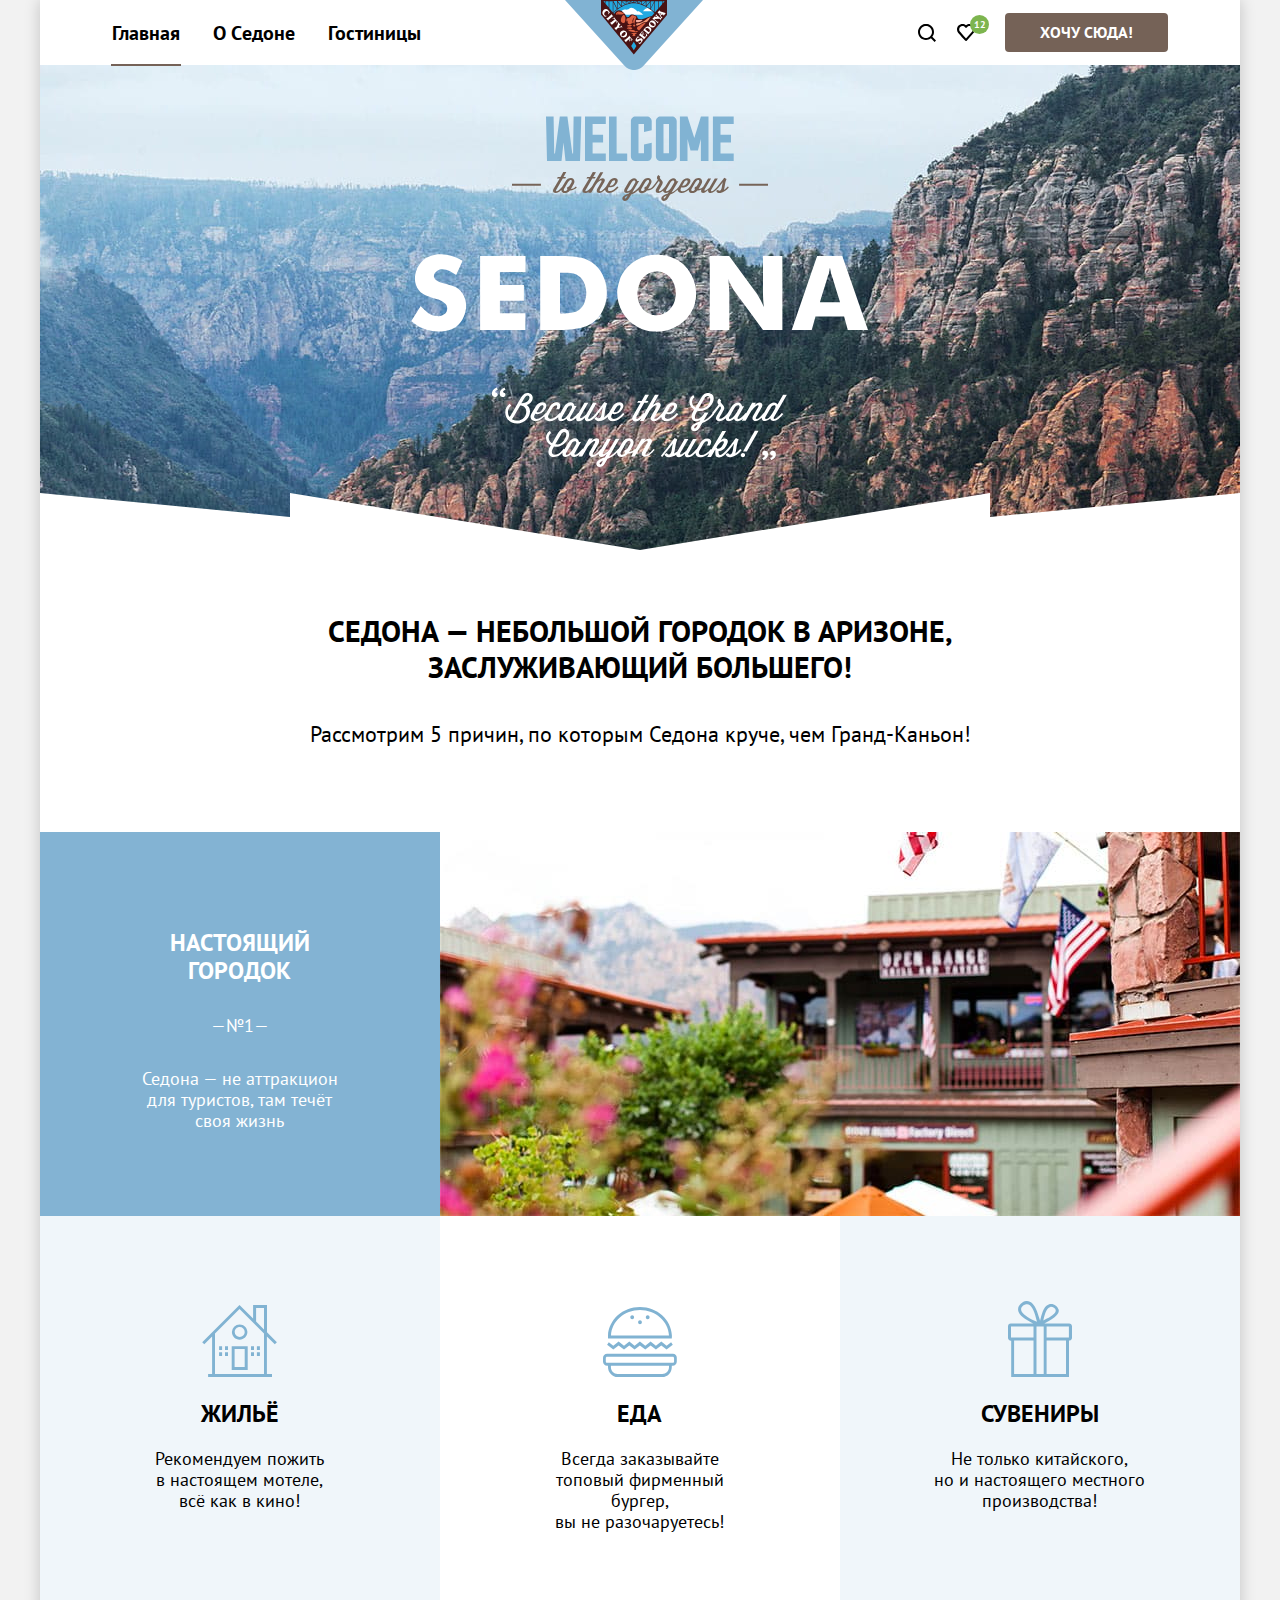
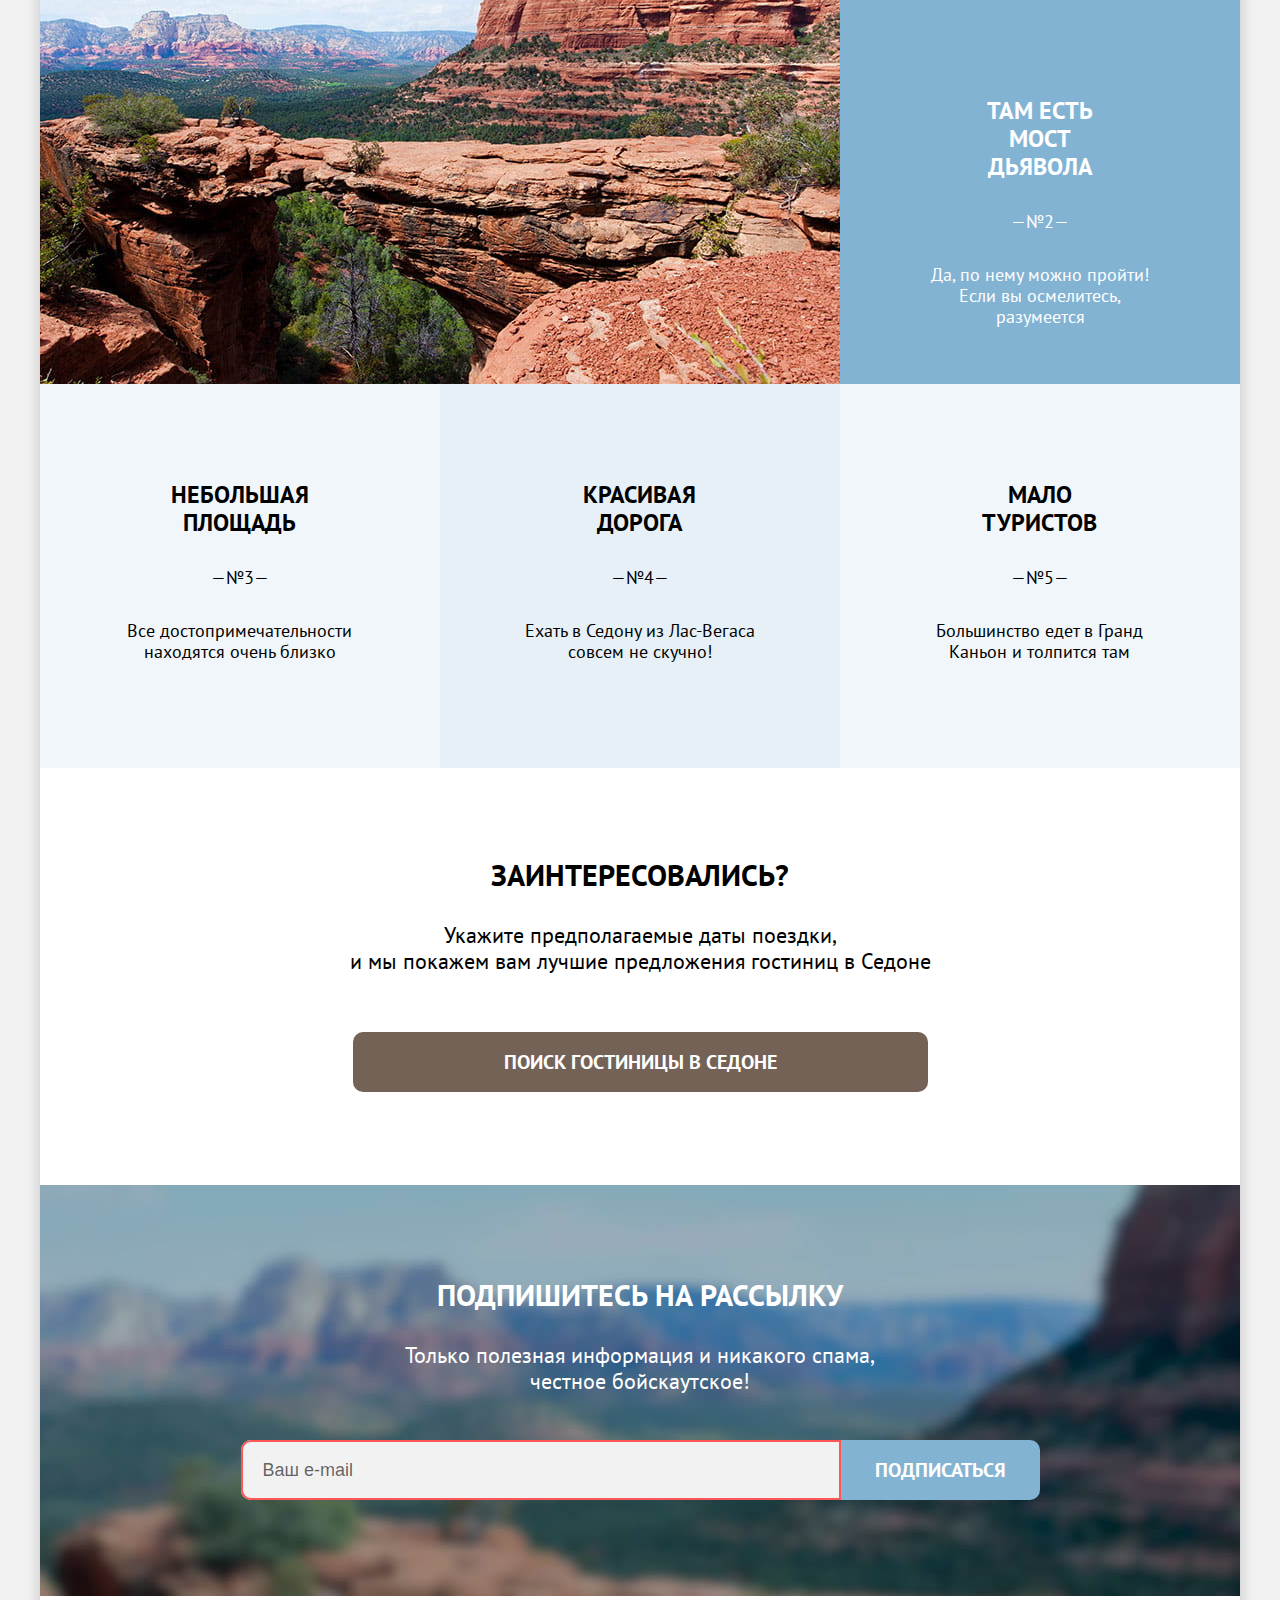
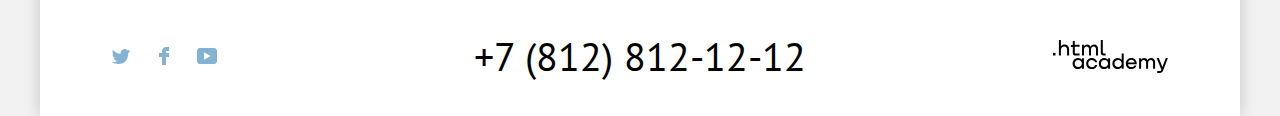
==== commit 12763827: "Проект "Седона"" ====
--- a/index.html
+++ b/index.html
@@ -39,6 +39,43 @@
                 </svg>
                 <span class="visually-hidden">Избранное</span>
               </a>
+              <div class="popover popover-cart">
+                <ul class="favorite-list">
+                  <li class="favorite-item">
+                    <a class="favorite-hotel-link" href="#">
+                      <img src="img/small-desert-quail-inn.jpg" alt="Desert Quail Inn" width="48" height="48">
+                      <h6>Desert Quail Inn</h6>
+                      <p>Мотель</p>
+                    </a>
+                    <button type="button" class="favorite-item-button">
+                      <svg class="favorite-item-button-icon" width="16" height="16" xmlns="http://www.w3.org/2000/svg">
+                        <path fill-rule="evenodd" clip-rule="evenodd" d="M15.3 2.3H13.1H2.8H0.6C0.3 2.3 0 2.5 0 2.8C0 3.1 0.3 3.4 0.6 3.4H2.3V15.4C2.3 15.7 2.6 16 2.9 16H13.1C13.4 16 13.7 15.7 13.7 15.4V3.4H15.4C15.7 3.4 16 3.1 16 2.8C16 2.5 15.6 2.3 15.3 2.3ZM12.5 14.8H3.4V3.4H12.5V14.8Z"/>
+                        <path fill-rule="evenodd" clip-rule="evenodd" d="M6.19995 1.2H9.59995C9.89995 1.2 10.2 0.9 10.2 0.6C10.2 0.3 9.99995 0 9.69995 0H6.19995C5.89995 0 5.69995 0.3 5.69995 0.6C5.69995 0.9 5.89995 1.2 6.19995 1.2Z"/>
+                        <path fill-rule="evenodd" clip-rule="evenodd" d="M6.2001 12C6.5001 12 6.8001 11.7 6.8001 11.4V5.7C6.8001 5.4 6.5001 5.1 6.2001 5.1C5.9001 5.1 5.6001 5.4 5.6001 5.7V11.4C5.7001 11.7 5.9001 12 6.2001 12Z"/>
+                        <path fill-rule="evenodd" clip-rule="evenodd" d="M9.7001 12C10.0001 12 10.3001 11.7 10.3001 11.4V5.7C10.3001 5.4 10.0001 5.1 9.7001 5.1C9.4001 5.1 9.1001 5.5 9.1001 5.7V11.4C9.1001 11.7 9.3001 12 9.7001 12Z"/>
+                      </svg>
+                      <span class="visually-hidden">Удалить из избранного</span>
+                    </button>
+                  </li>
+                  <li class="favorite-item">
+                    <a class="favorite-hotel-link" href="#">
+                      <img src="img/small-villas-at-poco-diablo.jpg" alt="Villas at Poco Diablo" width="48" height="48">
+                      <h6>Villas at Poco Diablo</h6>
+                      <p>Апартаменты</p>
+                    </a>
+                    <button type="button" class="favorite-item-button">
+                      <svg class="favorite-item-button-icon" width="16" height="16" xmlns="http://www.w3.org/2000/svg">
+                        <path fill-rule="evenodd" clip-rule="evenodd" d="M15.3 2.3H13.1H2.8H0.6C0.3 2.3 0 2.5 0 2.8C0 3.1 0.3 3.4 0.6 3.4H2.3V15.4C2.3 15.7 2.6 16 2.9 16H13.1C13.4 16 13.7 15.7 13.7 15.4V3.4H15.4C15.7 3.4 16 3.1 16 2.8C16 2.5 15.6 2.3 15.3 2.3ZM12.5 14.8H3.4V3.4H12.5V14.8Z"/>
+                        <path fill-rule="evenodd" clip-rule="evenodd" d="M6.19995 1.2H9.59995C9.89995 1.2 10.2 0.9 10.2 0.6C10.2 0.3 9.99995 0 9.69995 0H6.19995C5.89995 0 5.69995 0.3 5.69995 0.6C5.69995 0.9 5.89995 1.2 6.19995 1.2Z"/>
+                        <path fill-rule="evenodd" clip-rule="evenodd" d="M6.2001 12C6.5001 12 6.8001 11.7 6.8001 11.4V5.7C6.8001 5.4 6.5001 5.1 6.2001 5.1C5.9001 5.1 5.6001 5.4 5.6001 5.7V11.4C5.7001 11.7 5.9001 12 6.2001 12Z"/>
+                        <path fill-rule="evenodd" clip-rule="evenodd" d="M9.7001 12C10.0001 12 10.3001 11.7 10.3001 11.4V5.7C10.3001 5.4 10.0001 5.1 9.7001 5.1C9.4001 5.1 9.1001 5.5 9.1001 5.7V11.4C9.1001 11.7 9.3001 12 9.7001 12Z"/>
+                      </svg>
+                      <span class="visually-hidden">Удалить из избранного</span>
+                    </button>
+                  </li>
+                </ul>
+                <a class="button popover-button" href="#">Все избранные</a>
+              </div>
             </li>
             <li class="navigation-user-item">
               <a class="button button-secondary navigation-link" href="#">Хочу сюда!</a>
@@ -61,7 +98,7 @@
             <li class="reasons-item reasons-item-illustrated">
               <div class="reasons-item-description">
                 <h4>Настоящий городок</h4>
-                <p class="reason-description">Седона&nbsp;&mdash; не&nbsp;аттракцион для туристов, там течёт<br> своя жизнь</p>
+                <p class="reason-description">Седона&nbsp;&mdash; не&nbsp;аттракцион<br> для туристов, там течёт<br> своя жизнь</p>
               </div>
               <div class="reasons-item-image">
                 <img src="img/city.jpg" alt="Город Седона" width="800" height="384">
@@ -119,7 +156,7 @@
         <section class="search-hotel">
           <h2 class="visually-hidden">Поиск гостиницы</h2>
           <p class="header-style">Заинтересовались?</p>
-          <p class="text-style">Укажите предполагаемые даты поездки, и&nbsp;мы&nbsp;покажем вам лучшие предложения гостиниц в&nbsp;Седоне</p>
+          <p class="text-style">Укажите предполагаемые даты поездки,<br> и&nbsp;мы&nbsp;покажем вам лучшие предложения гостиниц в&nbsp;Седоне</p>
           <a class="button button-secondary search-block-button" href="#">Поиск гостиницы в седоне</a>
         </section>
         <section class="newsletter">
@@ -188,6 +225,73 @@
           </section>
         </div>
       </footer>
+      <div class="modal-container">
+        <div class="modal modal-search">
+          <button class="modal-close-button" type="button">
+            <svg class="close-icon" aria-hidden="true" focusable="false" width="13" height="13" xmlns="http://www.w3.org/2000/svg">
+              <path fill-rule="evenodd" clip-rule="evenodd" d="M13 1.2L11.8 0L6.5 5.3L1.2 0L0 1.2L5.3 6.5L0 11.8L1.2 13L6.5 7.7L11.8 13L13 11.8L7.7 6.5L13 1.2Z"/>
+            </svg>
+            <span class="visually-hidden">Закрыть</span>
+          </button>
+          <section class="modal-content">
+            <h2 class="modal-title">Поиск гостиницы в Седоне</h2>
+            <form class="search-form" action="https://echo.htmlacademy.ru/" method="post">
+              <p class="field-group">
+                <label class="form-title" for="data-in">Дата заезда:</label>
+                <input class="search-form-field data-field" type="data" id="data-in" value="27 апреля 2020" name="data-in">
+              </p>
+              <span class="form-description error">Мы не можем отправить вас в прошлое.</span>
+              <p class="field-group">
+                <label class="form-title" for="data-out">Дата выезда:</label>
+                <input class="search-form-field data-field" type="data" id="data-out" value="1 сентября 2021" name="data-out">
+              </p>
+              <span class="form-description">На эти даты есть свободные номера. Пока есть.</span>
+              <p class="field-group score">
+                <label class="form-title" for="adults">Взрослые:</label>
+                <input class="search-form-field" type="number" id="adults" value="2" name="adults">
+                <button class="button-minus" type="button">
+                  <svg class="minus-icon" aria-hidden="true" focusable="false" width="13" height="13" xmlns="http://www.w3.org/2000/svg">
+                    <path fill-rule="evenodd" clip-rule="evenodd" d="M0 0L0 1L13 1V0L0 0Z"/>
+                  </svg>
+                  <span class="visually-hidden">Минус</span>
+                </button>
+                <button class="button-plus" type="button">
+                  <svg class="plus-icon" aria-hidden="true" focusable="false" width="13" height="13" xmlns="http://www.w3.org/2000/svg">
+                    <path fill-rule="evenodd" clip-rule="evenodd" d="M13 6H7V0H6V6H0V7H6V13H7V7H13V6Z"/>
+                  </svg>
+                  <span class="visually-hidden">Плюс</span>
+                </button>
+              </p>
+              <p class="field-group score">
+                <label class="form-title" for="children">Дети:</label>
+                <button class="info" type="button">
+                  <span class="visually-hidden">Посмотреть дополнительную информацию</span>
+                  <svg class="info-icon" aria-hidden="true" focusable="false" width="25" height="25" xmlns="http://www.w3.org/2000/svg">
+                    <circle cx="12" cy="12" r="12"/>
+                    <path fill-rule="evenodd" clip-rule="evenodd" d="M12 17H13V11H12V17Z" fill="white"/>
+                    <path fill-rule="evenodd" clip-rule="evenodd" d="M13 8H12V9H13V8Z" fill="white"/>
+                  </svg>
+                  <span class="tooltip">Укажите количество детей, которые будут с вами, возраст которых от 6 до 18 лет. Дети до 6 лет размещаются бесплатно.</span>
+                </button>
+                <input class="search-form-field" type="number" id="children" value="1" name="children">
+                <button class="button-minus" type="button">
+                  <svg class="minus-icon" aria-hidden="true" focusable="false" width="13" height="13" xmlns="http://www.w3.org/2000/svg">
+                    <path fill-rule="evenodd" clip-rule="evenodd" d="M0 0L0 1L13 1V0L0 0Z"/>
+                  </svg>
+                  <span class="visually-hidden">Минус</span>
+                </button>
+                <button class="button-plus" type="button">
+                  <svg class="plus-icon" aria-hidden="true" focusable="false" width="13" height="13" xmlns="http://www.w3.org/2000/svg">
+                    <path fill-rule="evenodd" clip-rule="evenodd" d="M13 6H7V0H6V6H0V7H6V13H7V7H13V6Z"/>
+                  </svg>
+                  <span class="visually-hidden">Плюс</span>
+                </button>
+              </p>
+              <button class="button button-primary search-button" type="submit">Найти</button>
+            </form>
+          </section>
+        </div>
+      </div>
     </div>
   </body>
 </html>
--- a/styles/styles.css
+++ b/styles/styles.css
@@ -48,14 +48,15 @@
   text-transform: uppercase;
   text-decoration: none;
   text-align: center;
+  font-family: inherit;
   font-weight: 700;
   font-size: 16px;
   line-height: 21px;
   color: #FFFFFF;
   border-radius: 4px;
   cursor: pointer;
-
-}
+}
+
 .button-primary {
   background-color: #83B3D3;
 }
@@ -100,16 +101,22 @@
 .button-primary:active {
   background-color: #68A2CA;
   color: rgba(255, 255, 255, 0.3);
+  outline: none;
+  box-shadow: none;
 }
 
 .button-secondary:active {
   background-color: #615048;
   color: rgba(255, 255, 255, 0.3);
+  outline: none;
+  box-shadow: none;
 }
 
 .button-primary.current:active {
   background-color: #6C9E42;
   color: rgba(255, 255, 255, 0.3);
+  outline: none;
+  box-shadow: none;
 }
 
 .background-container {
@@ -122,11 +129,15 @@
   box-shadow: 0px 0px 15px rgba(0, 0, 0, 0.2);
 }
 
+.page-header {
+  z-index: 1;
+}
+
 .navigation {
   display: flex;
   padding: 0 72px 0 60px;
   justify-content: space-between;
-  max-height: 65px;
+  box-sizing: border-box;
 }
 
 .navigation-list {
@@ -137,6 +148,7 @@
   margin: 0;
   padding: 0;
   list-style: none;
+  box-sizing: border-box;
 }
 
 .navigation-item {
@@ -157,8 +169,8 @@
   margin-left: auto;
   margin-right: auto;
   display: block;
-  margin-bottom: -5px;
-  z-index: 1;
+  margin-bottom: -9px;
+  z-index: 4;
 }
 
 .navigation-link {
@@ -174,6 +186,10 @@
   border-radius: 10px;
 }
 
+.navigation-user-item {
+  position: relative;
+}
+
 .navigation-user-item .navigation-link {
   display: block;
   box-sizing: border-box;
@@ -181,6 +197,7 @@
   min-height: 38px;
   padding: 10px;
   margin-left: 1px;
+  position: relative;
 }
 
 .navigation-icon {
@@ -204,7 +221,6 @@
   line-height: 21px;
   box-sizing: border-box;
   padding: 6px 32px;
-  white-space: nowrap;
   border-radius: 4px;
 }
 
@@ -220,10 +236,14 @@
 
 .navigation-link:not(.button-secondary.navigation-link):active {
   color: rgba(117, 98, 87, 0.3);
+  outline: none;
+  border: transparent;
 }
 
 .button-secondary.navigation-link:active {
   color: rgba(255, 255, 255, 0.3);
+  outline: none;
+  box-shadow: none;
 }
 
 .navigation-link:hover .navigation-icon {
@@ -260,10 +280,9 @@
 }
 
 .cover {
-  background-color: #333333;
-  background-image:
-    url("../img/border.svg"),
-    url("../img/index-background.jpg");
+  background-color: #83B3D3;
+  background-image:url("../img/border.svg"),
+                   url("../img/index-background.jpg");
   background-size: 100% auto;
   background-repeat: no-repeat;
   background-position: bottom, top;
@@ -282,7 +301,15 @@
   padding: 63px 40px 79px;
   min-height: 282px;
   box-sizing: border-box;
-}
+  position: relative
+}
+
+.main-title::before {
+  position: absolute;
+  background-image: url("../img/border.svg");
+  bottom: 57px;
+}
+
 
 .main-title h2 {
   margin: 0 auto 31px;
@@ -337,7 +364,7 @@
   font-size: 18px;
   line-height: 21px;
   font-weight: 400;
-  margin-top: 26px;
+  margin-top: 30px;
   text-transform: none;
   content: "—№"counter(li)"—";
   counter-increment: li;
@@ -502,7 +529,7 @@
   color: #FFFFFF;
   margin-top: 0;
   margin: 0 auto 46px;
-  max-width: 720px;
+  max-width: 540px;
 }
 
 .newsletter-form {
@@ -524,30 +551,29 @@
 }
 
 .field:hover,
-.feild:focus {
+.field:focus {
   background-color: #E5E5E5;
 }
 
-.feild:focus {
+.field:focus {
   box-shadow: 0 0 0 3px #68A2CA;
   outline: none;
 }
 
-.feild:active,
+.field:active,
 .fiel:invalid {
   background-color: #FFFFFF;
-  box-shadow: 0 0 0 2px #000000;
-  outline: none;
-}
-
-.feild:invalid {
-  box-shadow: 0 0 0 2px #FF5757;
+  box-shadow: inset 0 0 0 2px #000000;
+  outline: none;
+}
+
+.field:invalid {
+  box-shadow: inset 0 0 0 2px #FF5757;
   outline: none;
 }
 
 .field::placeholder {
-  color: #000000;
-  opacity: 0.6;
+  color: rgba(0, 0, 0, 0.6);
 }
 
 .subscribe {
@@ -568,28 +594,21 @@
 
 .page-footer {
   background-color: #FFFFFF;
-  padding: 24px 0;
 }
 
 .page-footer-container {
   display: flex;
-  margin: 0 49px 0 59px;
+  margin: 0 50px 0 61px;
+  padding: 25px 0;
   justify-content: space-between;
   align-items: center;
+  box-sizing: border-box;
 }
 
 .footer-social {
-  max-width: 33.33%;
-}
-
-.footer-contact {
-  max-width: 33.33%;
-}
-
-.footer-website {
-  max-width: 33.33%;
-}
-
+  margin-right: 22px;
+  max-width: 33%;
+}
 
 .footer-social-list {
   margin: 0;
@@ -601,34 +620,39 @@
 }
 
 .footer-social-item {
+  box-sizing: border-box;
+  position: relative;
+}
+
+.footer-social-item:not(:last-child) {
   margin-right: 3px;
 }
 
 .social-link {
   display: block;
-  width: 20px;
-  height: 20px;
+  box-sizing: border-box;
+  width: 40px;
+  height: 40px;
   padding: 7px;
-  position: relative;
   border: 3px solid transparent;
   border-radius: 10px;
 }
 
 .social-icon {
-  position: absolute;
   top: 0;
   right: 0;
   bottom: 0;
   left: 0;
   margin: auto;
   fill: #83B3D3;
-}
-
-.social-link .social-icon:hover {
+  position: absolute;
+}
+
+.social-link:hover .social-icon {
   fill: #68A2CA;
 }
 
-.social-link .social-icon:focus {
+.social-link:focus .social-icon {
   fill: #68A2CA;
 }
 
@@ -637,12 +661,8 @@
   outline: none;
 }
 
-.social-link .social-icon:active {
+.social-link:active .social-icon {
   fill: rgba(104, 162, 202, 0.3);
-}
-
-.footer-social-item:last-child {
-  margin-right: 0;
 }
 
 .footer-contact-phone {
@@ -654,8 +674,9 @@
   text-decoration: none;
   border: 3px solid transparent;
   border-radius: 10px;
-  padding: 6px 12px;
-  white-space: nowrap;
+  padding: 12px;
+  display: block;
+  box-sizing: border-box;
 }
 
 .footer-contact-phone:hover {
@@ -677,13 +698,18 @@
 }
 
 .htmlacademy-link {
+  display: block;
+  box-sizing: border-box;
+  width: 160px;
+  height: 70px;
   border: 3px solid transparent;
   border-radius: 10px;
-  padding: 15px 20px;
+  padding: 18px 22px;
+  position: relative;
 }
 
 .htmlacademy-icon {
-  position: relative;
+  position: absolute;
   top: 0;
   right: 0;
   bottom: 0;
@@ -709,6 +735,287 @@
   fill: rgba(117, 98, 87, 0.3);
 }
 
+.modal-container {
+  position: fixed;
+  top: 0;
+  left: 0;
+  display: flex;
+  width: 100%;
+  height: 100%;
+  background-color: rgba(242, 242, 242, 0.8);
+  display: none;
+  z-index: 2;
+}
+
+.modal {
+  position: relative;
+  margin: auto;
+  padding: 54px 70px 70px;
+  background-color: #FFFFFF;
+  border-radius: 30px;
+  box-shadow: 0 25px 50px 0 rgba(0, 0, 0, 0.15);
+  box-sizing: border-box;
+}
+
+.modal-search {
+  width: 715px;
+}
+
+.modal-close-button {
+  position: absolute;
+  padding: 0;
+  top: 54px;
+  right: 70px;
+  width: 53px;
+  height: 53px;
+  background-color: #F2F2F2;
+  border: none;
+  border-radius: 50%;
+  background-repeat: no-repeat;
+  background-position: center;
+  cursor: pointer;
+}
+
+.close-icon {
+  position: absolute;
+  width: 13px;
+  height: 13px;
+  top: 0;
+  right: 0;
+  bottom: 0px;
+  left: 0px;
+  margin: auto;
+  fill: #000000;
+}
+
+.modal-close-button:hover,
+.search-form-field:hover {
+  background-color: #E5E5E5;
+}
+
+.modal-close-button:focus,
+.search-form-field:focus,
+.modal-close-button:active {
+  background-color: #E5E5E5;
+  outline: none;
+  box-shadow: 0 0 0 3px #83B3D3;
+}
+
+.modal-close-button:active {
+  box-shadow: none;
+}
+
+.modal-close-button:active .close-icon {
+  opacity: 0.3;
+}
+
+.modal-title {
+  margin: 8px 0 59px;
+  font-size: 30px;
+  line-height: 40px;
+  font-weight: 700;
+  color: #000000;
+  text-transform: uppercase;
+}
+
+.search-form {
+  display: grid;
+  grid-template-columns: 288px 230px;
+  gap: 0 56px;
+  font-size: 18px;
+  line-height: 21px;
+  font-weight: 700;
+}
+
+.field-group:not(.score),
+.form-description,
+.search-button {
+  grid-column: 1 / -1;
+}
+
+.field-group {
+  display: flex;
+  justify-content: space-between;
+  margin: 0 0 4px;
+  box-sizing: border-box;
+}
+
+.field-group:last-child,
+.score {
+  margin-bottom: 0;
+  position: relative;
+}
+
+.search-form-field {
+  width: 420px;
+  padding: 15px 19px;
+  font-size: 18px;
+  font-weight: 700;
+  display: inline-block;
+  box-sizing: border-box;
+  border: none;
+  border-radius: 4px;
+  background-color: #F2F2F2;
+  position: relative;
+}
+
+.search-form-field::placeholder {
+  color: rgba(0, 0, 0, 0.6);
+}
+
+.search-form-field:active {
+  color: #000000;
+  box-shadow: inset 0 0 0 2px #000000;
+}
+
+.data-field {
+  background-image: url("../img/calendar-icon.svg");
+  background-repeat: no-repeat;
+  background-position: bottom 50% right 19px;
+}
+
+.score .search-form-field {
+  width: 133px;
+  text-align: center;
+}
+
+.form-title {
+  align-self: center;
+}
+
+
+.info {
+  background-color: transparent;
+  border: none;
+  position: relative;
+  top: 8px;
+  right: 5px;
+}
+
+.info-icon {
+  position: absolute;
+  width: 25px;
+  height: 25px;
+  top: 0;
+  right: 0;
+  bottom: 11px;
+  left: -5px;
+  margin: auto;
+  fill: #83B3D3;
+}
+
+.info:hover .info-icon {
+  fill: #68A2CA;
+}
+
+.tooltip {
+  position: absolute;
+  display: block;
+  font-size: 16px;
+  line-height: 20px;
+  margin: 0;
+  padding: 15px 18px 18px 22px;
+  text-align: left;
+  color: #FFFFFF;
+  border-radius: 10px;
+  background-color: #333333;
+  box-shadow: 0px 15px 30px rgba(0, 0, 0, 0.3);
+  min-width: 256px;
+  box-sizing: border-box;
+  top: 51px;
+  right: -118px;
+}
+
+.tooltip::before {
+  content: "";
+  position: absolute;
+  top: -8px;
+  left: 48%;
+  width: 19px;
+  height: 19px;
+  transform: rotate(45deg);
+  background-color: #333333;
+}
+
+
+.form-description {
+  margin: 0  0 15px 155px;
+  font-weight: 400;
+  font-size: 16px;
+}
+.error {
+  color: #FF5757;
+}
+
+.search-button {
+  width: 575px;
+  margin-top: 40px;
+  padding: 10px;
+  display: inline-block;
+  font-size: 20px;
+  line-height: 40px;
+  border: none;
+  border-radius: 10px;
+}
+
+.button-minus,
+.button-plus {
+  width: 25px;
+  height: 25px;
+  bottom: 13px;
+  border: 3px solid transparent;
+  border-radius: 4px;
+  background-color: transparent;
+  padding: 6px;
+  box-sizing: border-box;
+  position: absolute;
+}
+
+.button-minus {
+  left: 168px;
+}
+
+#children + .button-minus {
+  left: 110px;
+}
+
+.button-plus {
+  right: 13px;
+}
+
+.minus-icon,
+.plus-icon {
+  position: absolute;
+  right: 3px;
+  fill: rgba(0, 0, 0, 0.3)
+}
+
+.button-minus:hover .minus-icon,
+.button-plus:hover .plus-icon,
+.button-minus:focus .minus-icon,
+.button-plus:focus .plus-icon  {
+  fill: #000000
+}
+
+.button-minus:focus,
+.button-plus:focus {
+  outline: none;
+  border-color: #83B3D3;
+}
+
+.plus-icon {
+  bottom: 3px;
+}
+
+.button-minus:active .minus-icon,
+.button-plus:active .plus-icon  {
+  fill: rgba(0, 0, 0, 0.2);
+}
+
+.button-minus:active,
+.button-plus:active  {
+  border: none;
+}
 
 .cover-inner {
   color: #FFFFFF;
@@ -721,11 +1028,15 @@
   box-sizing: border-box;
 }
 
+.inner-header {
+  margin-bottom: 43px;
+}
+
 .inner-header-title {
   font-size: 60px;
   line-height: 78px;
   font-weight: 700;
-  margin: 0 0 -6px;
+  margin: 0 0 -3px;
 }
 
 .breadcrumbs {
@@ -733,7 +1044,7 @@
   flex-wrap: wrap;
   font-size: 16px;
   list-style: none;
-  margin: 0 0 42px;
+  margin: 0;
   padding: 0;
 }
 
@@ -799,7 +1110,7 @@
   padding: 14px 35px;
   font-family: inherit;
   background-color: #83B3D3;
-  margin-bottom: 13px;
+  margin-bottom: 16px;
   border: none;
 }
 
@@ -851,13 +1162,17 @@
   margin-bottom: 30px;
 }
 
+.price .catalog-filter-title {
+  margin-bottom: 34px;
+}
+
 .control-label {
-  font-size: 18px;
   line-height: 23px;
 }
 
 .catalog-hotels {
   padding: 44px 72px 0;
+  box-sizing: border-box;
 }
 
 .catalog-hotels h2 {
@@ -876,12 +1191,14 @@
 
 .sorting-container {
   display: flex;
+  flex-wrap: wrap;
+  align-items: center;
   min-height: 48px;
   margin-bottom: 42px;
 }
 
 .sorting-type {
-  margin-right: 81px;
+  margin-right: 74px;
 }
 
 .sorting {
@@ -942,6 +1259,7 @@
   display: flex;
   padding: 27px 0;
   border-bottom: 1px solid #E5E5E5;
+  box-sizing: border-box;
 }
 
 .search-result:first-child {
@@ -950,6 +1268,7 @@
 
 .search-result-description {
   flex-grow: 1;
+  max-width: 680px;
 }
 
 .search-result-image {
@@ -962,6 +1281,10 @@
   align-self: center;
 }
 
+.search-result-link {
+  white-space: nowrap;
+}
+
 .search-result-image img {
   display: block;
   width: 100%;
@@ -996,6 +1319,7 @@
   text-decoration: none;
   color: inherit;
   position: relative;
+  outline: none;
 }
 
 .search-result-title a:hover{
@@ -1017,21 +1341,18 @@
 
 .search-result-title a:active {
   color: rgba(117, 98, 87, 0.3);
+  outline: none;
 }
 
 .search-result-info {
   line-height: 23px;
   display: grid;
   grid-template-columns: min-content min-content;
-  grid-gap: 31px 8px;
+  grid-gap: 33px 8px;
 }
 
 .search-result-info p {
   margin: 0;
-}
-
-.search-result-link {
-  white-space: nowrap;
 }
 
 .search-result-rating-block {
@@ -1044,6 +1365,7 @@
 .search-result-stars {
   color: #83B3D3;
   letter-spacing: 0.35em;
+  margin-top: 3px;
 }
 
 .search-result-rating {
@@ -1066,6 +1388,7 @@
   margin: 0 0 31px;
   padding: 30px;
   text-align: center;
+  box-sizing: border-box;
 }
 
 .show-more-button {
@@ -1084,6 +1407,7 @@
 .pagination-container {
   display: flex;
   justify-content: space-between;
+  box-sizing: border-box;
 }
 
 .pagination-list {
@@ -1097,6 +1421,8 @@
 .pagination-item {
   margin-right: 8px;
 }
+
+
 
 .pagination-list:last-child {
   margin-right: 0;
@@ -1119,25 +1445,24 @@
 }
 
 .pagination-current {
-  font-size: 20px;
-  line-height: 26px;
-  font-weight: 700;
-  text-align: center;
-  text-transform: uppercase;
-  text-decoration: none;
   color: #000000;
   background-color: #F2F2F2;
   pointer-events: none;
 }
 
+
 .number-of-items {
   font-size: 18px;
   line-height: 23px;
+  max-width: 50%;
+  display: flex;
+  align-items: center;
 }
 
 .newsletter-inner {
   display: block;
   box-sizing: border-box;
+  margin: 0 auto;
   text-align: center;
   min-height: 450px;
   padding: 89px 40px 137px;
@@ -1157,17 +1482,22 @@
   font-size: 22px;
   line-height: 26px;
   margin: 0 auto 46px;
-  max-width: 720px;
+  max-width: 540px;
 }
 
 .catalog-filter {
   display: flex;
+  flex-wrap: wrap;
 }
 
 .catalog-filter-list {
   margin: 0;
   padding: 0;
   list-style: none;
+}
+
+.catalog-filter-item:not(:last-child) {
+  margin-bottom: 13px;
 }
 
 .options {
@@ -1178,18 +1508,230 @@
   border: 0;
 }
 
+.control {
+  position: relative;
+  display: block;
+  padding-left: 39px;
+}
+
+.control-mark {
+  position: absolute;
+  top: 2px;
+  left: 0;
+  width: 20px;
+  height: 20px;
+  background-color: #FFFFFF;
+  border-radius: 4px;
+}
+
+.control:hover .control-mark,
+.control:focus .control-mark {
+  background-color: rgba(255, 255, 255, 0.6);
+}
+
+.control:focus .control-mark {
+  box-shadow: 0 0 0 3px #83B3D3;
+}
+
+.control:active .control-mark {
+  background-color: rgba(255, 255, 255, 0.3);
+}
+
+.control-input[type="checkbox"]:checked + .control-mark::before,
+.control-input[type="checkbox"]:checked + .control-mark::after {
+  position: absolute;
+  top: 5px;
+  left: 5px;
+  width: 12px;
+  height: 10px;
+  content: "";
+  background-image: url("../img/checkbox.svg");
+}
+
+.control-input[type="radio"] + .control-mark {
+  border-radius: 50%;
+}
+
+.control-input[type="radio"]:checked + .control-mark::before {
+  position: absolute;
+  top: 5px;
+  left: 5px;
+  width: 10px;
+  height: 10px;
+  background-color: #3F5E72;
+  border-radius: 50%;
+  content: "";
+}
+
+.control-input[type="radio"] + .control-mark:focus {
+  box-shadow: inset 0 0 0 3px #83B3D3;
+}
+
+.control-input[type="radio"]:checked + .control-mark:focus {
+  box-shadow: 0 0 0 3px #83B3D3;
+}
+
 .price {
   padding: 0;
   border: 0;
   width: 287px;
   margin-left: auto;
-  margin-right: 81px;
+  margin-right: 80px;
+  box-sizing: border-box;
+}
+
+.range {
+  width: 287px;
+  box-sizing: border-box;
+}
+
+.range-scale {
+  position: relative;
+  height: 4px;
+  background-color: rgba(255, 255, 255, 0.3);
+}
+
+.range-bar {
+  position: absolute;
+  height: 4px;
+  background-color: #FFFFFF;
+}
+
+.range-toggle {
+  position: absolute;
+  width: 20px;
+  height: 20px;
+  background: #FFFFFF;
+  border: 3px solid transparent;
+  border-radius: 5px;
+  cursor: pointer;
+}
+
+.range-toggle:hover,
+.range-toggle:focus {
+  box-shadow: 0 4px 10px 0 rgba(0, 0, 0, 0.25);
+}
+
+.range-toggle:focus,
+.range-toggle:active {
+  border-color: #83B3D3;
+  outline: none;
+}
+
+.range-toggle:active {
+  border: 2px;
+  box-shadow: 0 7px 15px 0 rgba(0, 0, 0, 0.4);
+}
+
+.toggle-min {
+  top: -8px;
+}
+
+.toggle-max {
+  top: -8px;
+  right: -10px;
+}
+
+.range-wrapper-inputs {
+  display: flex;
+  margin-top: -18px;
+  margin-bottom: 10px;
+}
+
+.field-group-range-input {
+  position: relative;
+}
+
+.field-group-range-input:last-child .range-input {
+  border-radius: 0 4px 4px 0;
+  margin-left: -2px;
+}
+
+.catalog-filter-label {
+  position: absolute;
+  line-height: 23px;
+  opacity: 0.3;
+  left: 111px;
+  bottom: 13px;
+}
+
+.range-input {
+  width: 144px;
+  padding: 11px 35px 11px 16px;
+  box-sizing: border-box;
+  font: inherit;
+  line-height: 23px;
+  color: #FFFFFF;
+  background-color: transparent;
+  border: 2px solid #FFFFFF;
+  border-radius: 4px 0 0 4px;
+  appearance: textfield;
+}
+
+
+
+.catalog-filter-label:last-child .range-input:last-child {
+  border-radius: 0 4px 4px 0;
+}
+
+.range-input::-webkit-outer-spin-button,
+.range-input::-webkit-inner-spin-button {
+  appearance: none;
+  margin: 0;
+}
+
+.range-input:hover {
+  border-color: rgba(255, 255, 255, 0.6);
+}
+
+.range-input:focus {
+  box-shadow: 0 0 0 3px #83B3D3, inset 0 0 0 3px #83B3D3;
+  outline: none;
+}
+
+.range-input:active {
+  background-color: #756257;
+  outline: none;
+  box-shadow: none;
 }
 
 .button-container {
   display: flex;
   flex-direction: column;
   min-width: 160px;
+  margin-top: 59px;
+}
+
+#sorting {
+  width: 287px;
+  position: relative;
+}
+
+#items {
+  width: 160px;
+  position: relative;
+  margin-left: 51px;
+}
+
+.select-control {
+  padding: 10px 17px;
+  background-color: #FFFFFF;
+  border: 2px solid #E5E5E5;
+  border-radius: 4px;
+  background-image: url("../img/select-arrow.svg");
+  background-repeat: no-repeat;
+  background-position: right 16px center;
+  appearance: none;
+}
+
+.select-control:hover,
+.select-control:focus {
+  outline: none;
+  border-color: #83B3D3;
+}
+
+.select-control:active {
+  opacity: 0.3;
 }
 
 .search-result-list {
@@ -1198,7 +1740,184 @@
   margin: 0;
 }
 
-.newsletter-inner {
-  display: block;
-  margin: 0 auto;
-}
+.popover {
+  position: absolute;
+  top: 49px;
+  right: -181px;
+  box-sizing: border-box;
+  width: 400px;
+  padding: 15px;
+  color: #000000;
+  background-color: #FFFFFF;
+  border: 1px solid #E5E5E5;
+  border-radius: 20px;
+  min-height: 158px;
+  box-shadow: 0px 25px 50px rgba(0, 0, 0, 0.15);
+  display: none;
+}
+
+.popover-button {
+  background-color: #756257;
+  width: 400px;
+  padding: 19px 35px;
+  border-radius: 0px 0px 20px 20px;
+  position: relative;
+  left: -16px;
+  bottom: -16px;
+}
+
+.popover-button:hover,
+.popover-button:focus,
+.popover-button:active {
+  background-color: #615048;
+}
+
+.popover-button:focus {
+  box-shadow: 0 0 0 3px #83B3D3;
+  outline: none;
+}
+
+.popover-button:active {
+  color: rgba(255, 255, 255, 0.3);
+  outline: none;
+  box-shadow: none;
+}
+
+.favorite-list {
+  list-style: none;
+  padding: 0;
+}
+
+.favorite-item {
+  display: flex;
+  justify-content: space-between;
+  margin-bottom: 5px;
+}
+
+.favorite-item:last-child {
+  margin-bottom: 0;
+}
+
+.favorite-hotel-link {
+  padding: 7px;
+  border: 3px solid transparent;
+  border-radius: 10px;
+  white-space: nowrap;
+  display: grid;
+  grid-template-columns: 48px min-content;
+  grid-template-areas: "img title"
+                       "img description";
+  gap: 4px 17px;
+  text-decoration: none;
+}
+
+.favorite-hotel-link img {
+  border-radius: 50%;
+  display: block;
+  width: 48px;
+  height: 48px;
+  object-fit: cover;
+  grid-area: img;
+}
+
+.favorite-hotel-link h6 {
+  grid-area: title;
+  margin: 0 0 -10px;
+  font-size: 18px;
+  line-height: 22px;
+  color: #000000;
+}
+
+.favorite-hotel-link p {
+  grid-area: description;
+  margin: 0;
+  font-size: 16px;
+  line-height: 16px;
+  color: #333333;
+}
+
+.favorite-hotel-link:hover {
+  opacity: 0.6;
+}
+
+.favorite-hotel-link:focus {
+  outline: none;
+  border-color: #83B3D3;
+}
+
+.favorite-hotel-link:active {
+  opacity: 0.3;
+  outline: none;
+  border-color: transparent;
+}
+
+.favorite-item-button {
+  display: inline-block;
+  box-sizing: border-box;
+  border: 3px solid transparent;
+  border-radius: 10px;
+  background: none;
+  padding: 7px;
+  align-self: center;
+}
+
+.favorite-item-button-icon {
+  fill: rgba(0, 0, 0, 0.2);
+}
+
+.favorite-item-button:hover .favorite-item-button-icon,
+.favorite-item-button:focus .favorite-item-button-icon {
+  fill: #000000;
+}
+
+.favorite-item-button:focus {
+  outline: none;
+  border-color: #83B3D3;
+}
+
+.favorite-item-button:active .favorite-item-button-icon {
+  fill: rgba(0, 0, 0, 0.1);
+}
+
+.favorite-item-button:active {
+  outline: none;
+  border: none;
+}
+
+.popover-cart::before {
+  content: "";
+  position: absolute;
+  top: -11px;
+  left: 188px;
+  width: 20px;
+  height: 20px;
+  transform: rotate(45deg);
+  border-left: 1px solid #E5E5E5;
+  border-top: 1px solid #E5E5E5;
+  background-color: #FFFFFF;
+}
+
+.navigation-user-item:nth-child(2) .navigation-link::before {
+  content: "12";
+  text-align: center;
+  position: absolute;
+  top: -2px;
+  left: 20px;
+  width: 19px;
+  height: 19px;
+  color: #FFFFFF;
+  font-size: 10px;
+  line-height:19px;
+  background-color: #7DB54F;
+  border-radius: 50%;
+  z-index: 3;
+}
+
+input[type="number"]::-webkit-outer-spin-button,
+input[type="number"]::-webkit-inner-spin-button {
+    -webkit-appearance: none;
+}
+
+input, textarea, select {
+  -webkit-appearance: none;
+  }
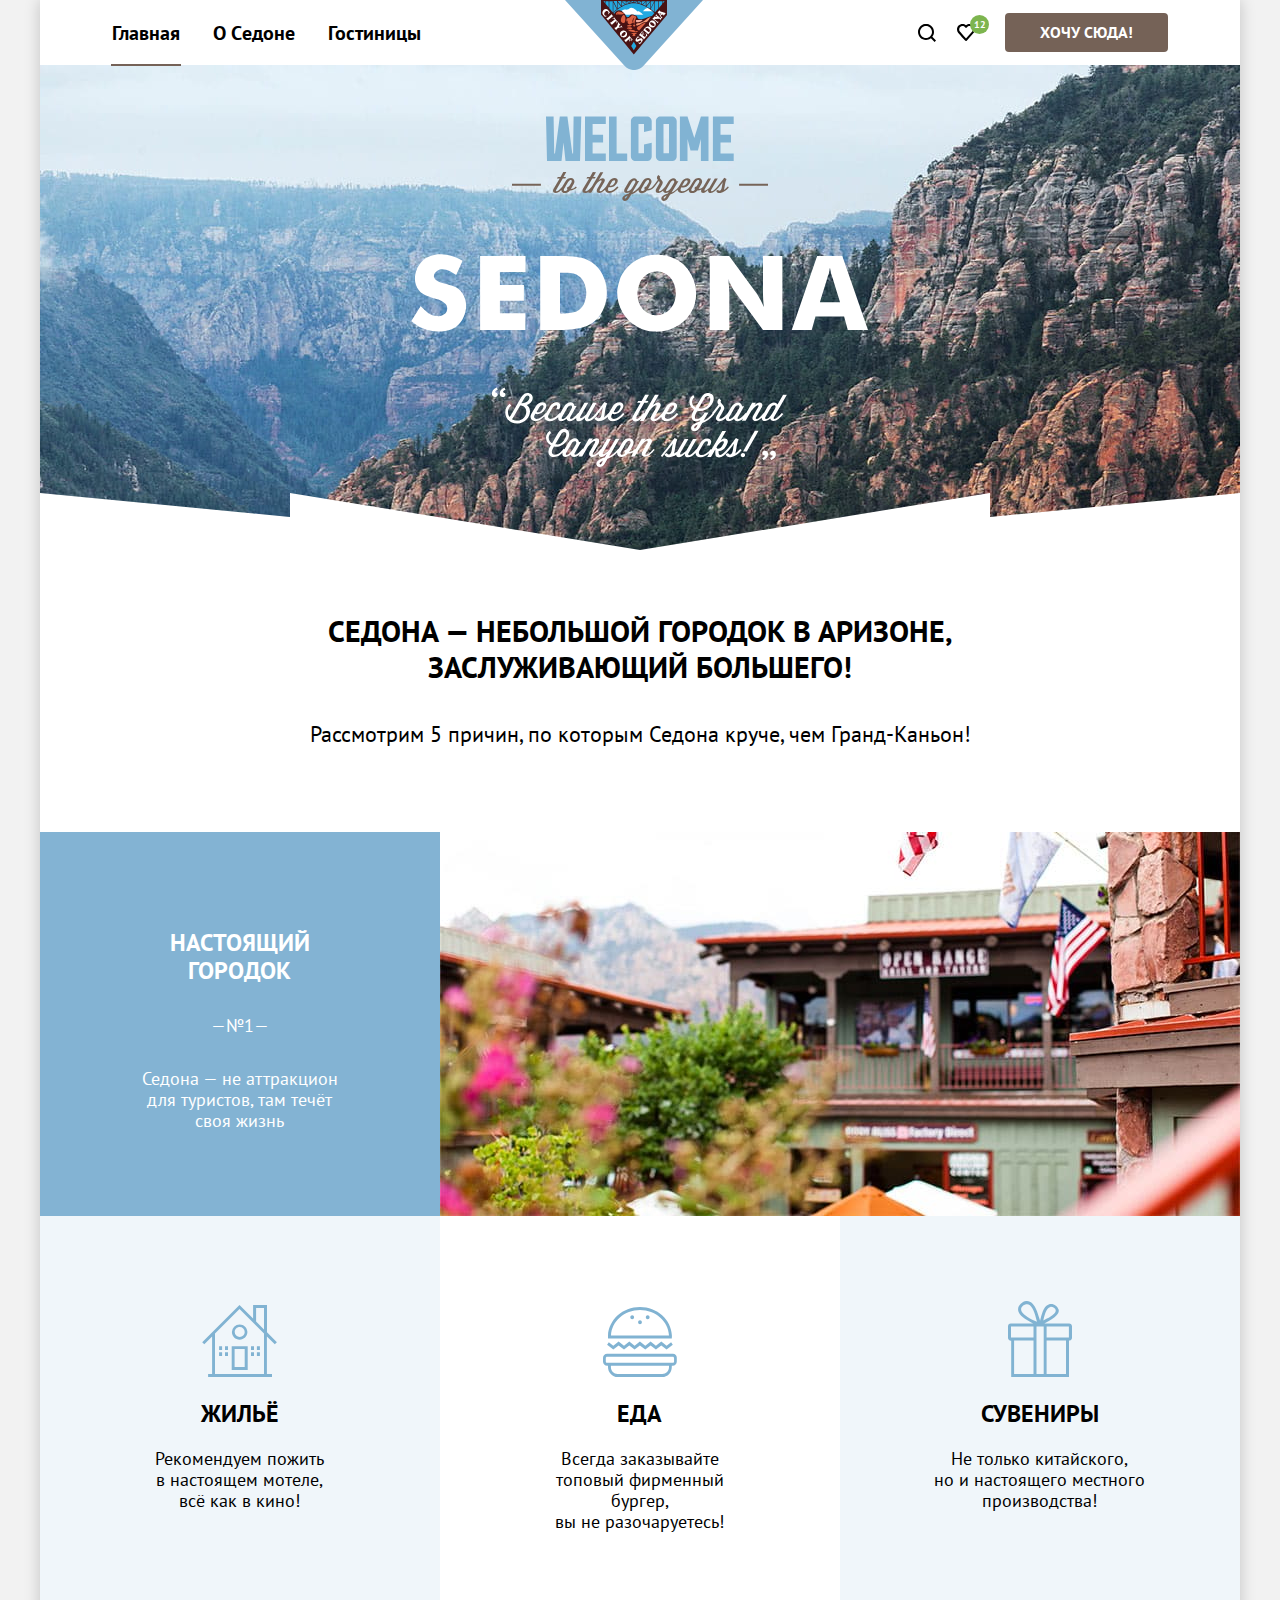
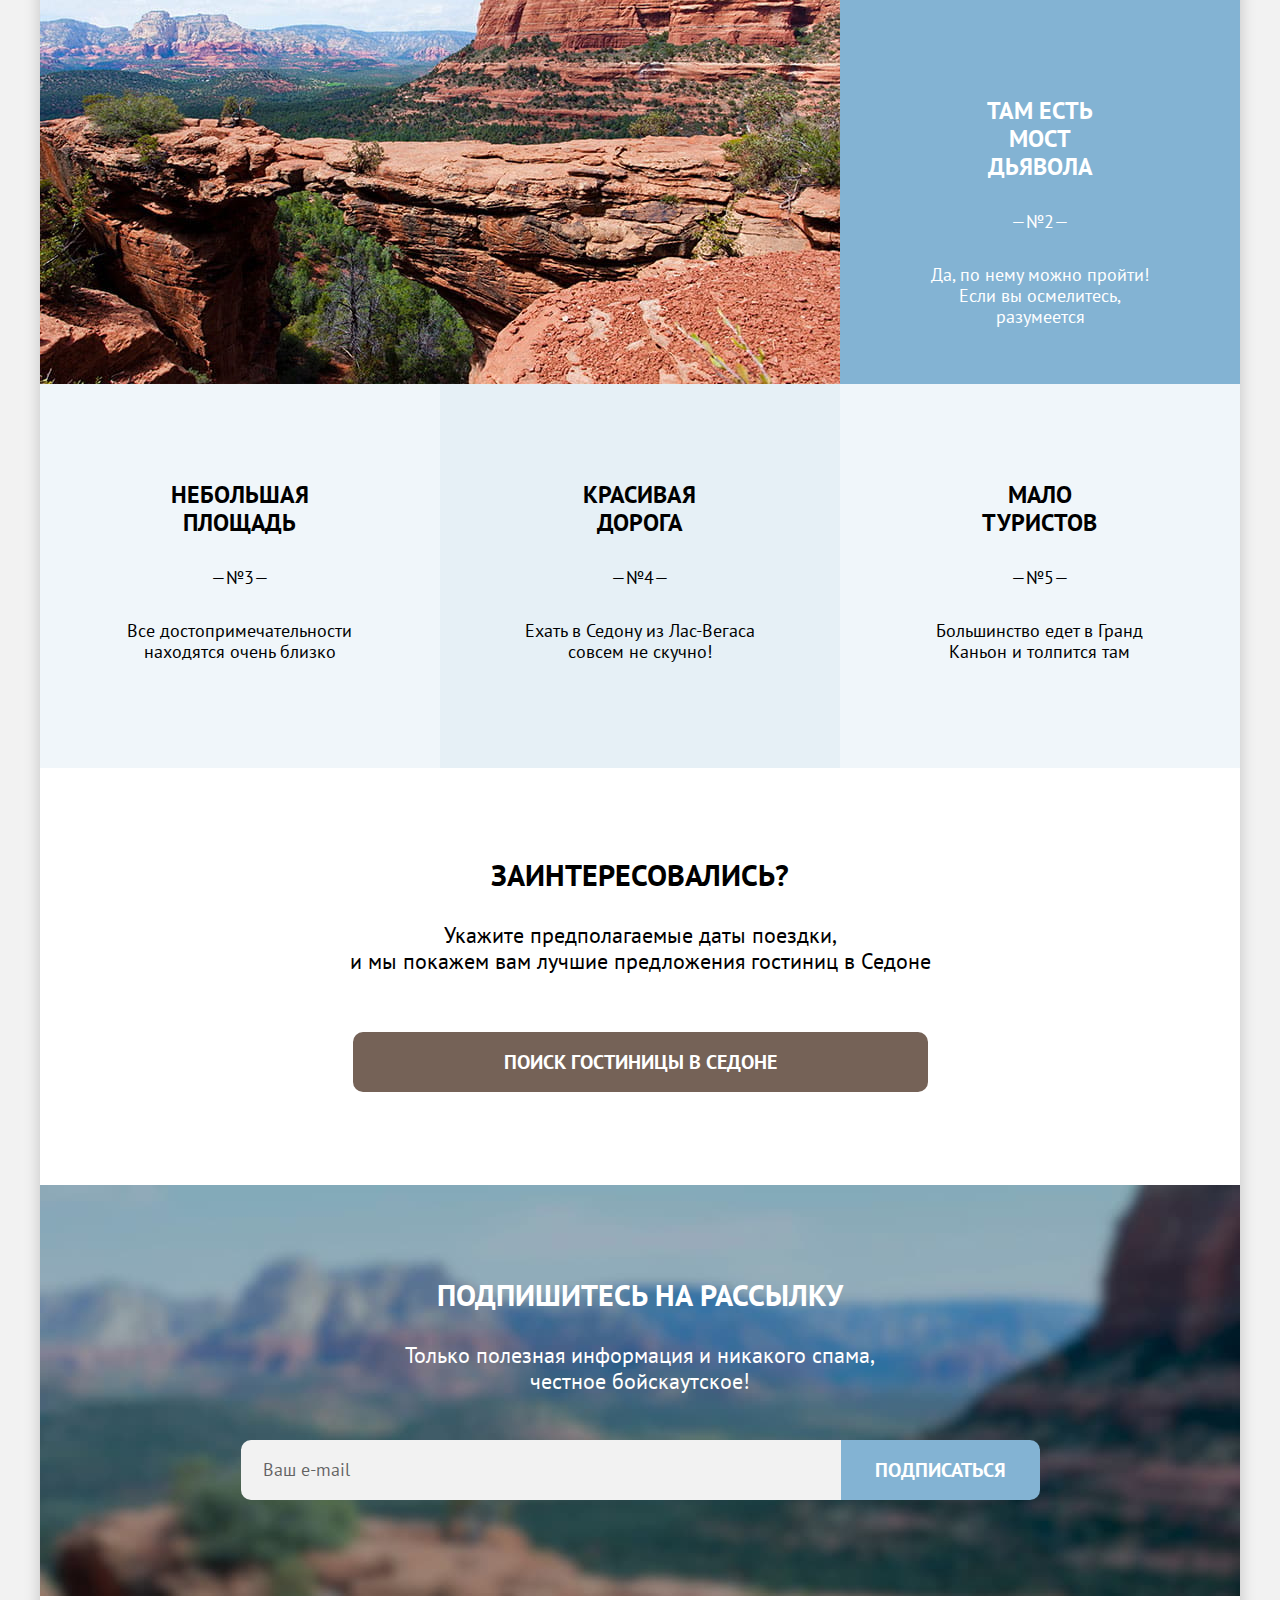
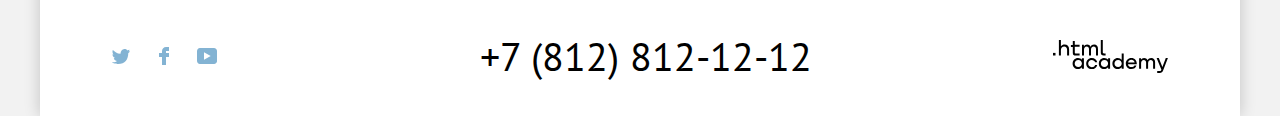
==== commit 5d198b65: "Правки" ====
--- a/index.html
+++ b/index.html
@@ -20,8 +20,8 @@
               <a class="navigation-link" href="catalog.html">Гостиницы</a>
             </li>
           </ul>
-          <a class="logo-link" href="index.html">
-            <img class="logo" src="img/sedona-logo.svg" alt="Перейти на главную страницу" width="138" height="70">
+          <a class="logo-link" href="index.html" aria-label="Перейти на главную страницу">
+            <img class="logo" src="img/sedona-logo.svg" alt="sedona-logo" width="138" height="70">
           </a>
           <ul class="navigation-list navigation-user">
             <li class="navigation-user-item">
@@ -44,7 +44,7 @@
                   <li class="favorite-item">
                     <a class="favorite-hotel-link" href="#">
                       <img src="img/small-desert-quail-inn.jpg" alt="Desert Quail Inn" width="48" height="48">
-                      <h6>Desert Quail Inn</h6>
+                      <p class="favorite-hotel-title">Desert Quail Inn</p>
                       <p>Мотель</p>
                     </a>
                     <button type="button" class="favorite-item-button">
@@ -60,7 +60,7 @@
                   <li class="favorite-item">
                     <a class="favorite-hotel-link" href="#">
                       <img src="img/small-villas-at-poco-diablo.jpg" alt="Villas at Poco Diablo" width="48" height="48">
-                      <h6>Villas at Poco Diablo</h6>
+                      <p class="favorite-hotel-title">Villas at Poco Diablo</p>
                       <p>Апартаменты</p>
                     </a>
                     <button type="button" class="favorite-item-button">
@@ -225,7 +225,7 @@
           </section>
         </div>
       </footer>
-      <div class="modal-container">
+      <div class="modal-container modal-container-close">
         <div class="modal modal-search">
           <button class="modal-close-button" type="button">
             <svg class="close-icon" aria-hidden="true" focusable="false" width="13" height="13" xmlns="http://www.w3.org/2000/svg">
@@ -237,13 +237,13 @@
             <h2 class="modal-title">Поиск гостиницы в Седоне</h2>
             <form class="search-form" action="https://echo.htmlacademy.ru/" method="post">
               <p class="field-group">
-                <label class="form-title" for="data-in">Дата заезда:</label>
-                <input class="search-form-field data-field" type="data" id="data-in" value="27 апреля 2020" name="data-in">
+                <label class="form-title" for="date-in">Дата заезда:</label>
+                <input class="search-form-field date-field" type="text" id="date-in" value="27 апреля 2020" name="date-in">
               </p>
               <span class="form-description error">Мы не можем отправить вас в прошлое.</span>
               <p class="field-group">
-                <label class="form-title" for="data-out">Дата выезда:</label>
-                <input class="search-form-field data-field" type="data" id="data-out" value="1 сентября 2021" name="data-out">
+                <label class="form-title" for="date-out">Дата выезда:</label>
+                <input class="search-form-field date-field" type="text" id="date-out" value="1 сентября 2021" name="date-out">
               </p>
               <span class="form-description">На эти даты есть свободные номера. Пока есть.</span>
               <p class="field-group score">
--- a/styles/styles.css
+++ b/styles/styles.css
@@ -19,42 +19,42 @@
 }
 
 body {
+  font-family: 'PT Sans', sans-serif;
+  font-size: 18px;
+  font-weight: 400;
+  line-height: 21px;
+  min-width: 1200px;
   margin: 0;
-  font-family: "PT Sans", sans-serif;
-  font-size: 18px;
-  line-height: 21px;
-  font-weight: 400;
-  color: #000000;
-  background-color: #F2F2F2;
-  min-width: 1200px;
+  color: #000;
+  background-color: #f2f2f2;
 }
 
 .visually-hidden {
   position: absolute;
+  overflow: hidden;
+  clip: rect(0 0 0 0);
   width: 1px;
   height: 1px;
   margin: -1px;
   padding: 0;
   border: 0;
-  clip: rect(0 0 0 0);
-  overflow: hidden;
 }
 
 .button {
+  font-family: inherit;
+  font-size: 16px;
+  font-weight: 700;
+  line-height: 21px;
   display: inline-block;
   box-sizing: border-box;
+  padding: 9px 32px;
+  cursor: pointer;
+  text-align: center;
   vertical-align: top;
-  padding: 9px 32px;
+  text-decoration: none;
   text-transform: uppercase;
-  text-decoration: none;
-  text-align: center;
-  font-family: inherit;
-  font-weight: 700;
-  font-size: 16px;
-  line-height: 21px;
-  color: #FFFFFF;
+  color: #fff;
   border-radius: 4px;
-  cursor: pointer;
 }
 
 .button-primary {
@@ -88,8 +88,8 @@
 
 .button-secondary:focus {
   outline: none;
-  background-color: #615048;
-  box-shadow: 0 0 0 3px #83B3D3;
+  background-color: #68a2ca;
+  box-shadow: 0 0 0 3px #756257;
 }
 
 .button-primary.current:focus {
@@ -99,34 +99,38 @@
 }
 
 .button-primary:active {
-  background-color: #68A2CA;
-  color: rgba(255, 255, 255, 0.3);
-  outline: none;
+  color: rgba(255, 255, 255, .3);
+  outline: none;
+  background-color: #68a2ca;
   box-shadow: none;
 }
 
 .button-secondary:active {
+  color: rgba(255, 255, 255, .3);
+  outline: none;
   background-color: #615048;
-  color: rgba(255, 255, 255, 0.3);
-  outline: none;
   box-shadow: none;
 }
 
 .button-primary.current:active {
-  background-color: #6C9E42;
-  color: rgba(255, 255, 255, 0.3);
-  outline: none;
+  color: rgba(255, 255, 255, .3);
+  outline: none;
+  background-color: #6c9e42;
   box-shadow: none;
+}
+
+.button:disabled {
+  opacity: 0.5;
 }
 
 .background-container {
   display: flex;
   flex-direction: column;
   width: 1200px;
+  min-height: 100%;
   margin: 0 auto;
-  min-height: 100%;
-  background-color: #FFFFFF;
-  box-shadow: 0px 0px 15px rgba(0, 0, 0, 0.2);
+  background-color: #fff;
+  box-shadow: 0 0 15px rgba(0, 0, 0, .2);
 }
 
 .page-header {
@@ -135,20 +139,20 @@
 
 .navigation {
   display: flex;
+  box-sizing: border-box;
   padding: 0 72px 0 60px;
   justify-content: space-between;
-  box-sizing: border-box;
 }
 
 .navigation-list {
   display: flex;
-  flex-wrap: wrap;
-  align-items: center;
+  box-sizing: border-box;
   width: 464px;
   margin: 0;
   padding: 0;
   list-style: none;
-  box-sizing: border-box;
+  flex-wrap: wrap;
+  align-items: center;
 }
 
 .navigation-item {
@@ -166,22 +170,22 @@
 
 .logo-link {
   position: relative;
+  z-index: 4;
+  display: block;
+  margin-right: auto;
+  margin-bottom: -9px;
   margin-left: auto;
-  margin-right: auto;
+}
+
+.navigation-link {
+  font-size: 20px;
+  font-weight: 700;
+  line-height: 26px;
+  position: relative;
   display: block;
-  margin-bottom: -9px;
-  z-index: 4;
-}
-
-.navigation-link {
-  position: relative;
-  font-size: 20px;
-  line-height: 26px;
-  font-weight: 700;
+  padding: 3px 9px;
   text-decoration: none;
   color: inherit;
-  display: block;
-  padding: 3px 9px;
   border: 3px solid transparent;
   border-radius: 10px;
 }
@@ -191,16 +195,521 @@
 }
 
 .navigation-user-item .navigation-link {
+  position: relative;
   display: block;
   box-sizing: border-box;
   min-width: 38px;
   min-height: 38px;
+  margin-left: 1px;
   padding: 10px;
-  margin-left: 1px;
-  position: relative;
 }
 
 .navigation-icon {
+  position: absolute;
+  top: 0;
+  right: 0;
+  bottom: 0;
+  left: 0;
+  margin: auto;
+  fill: #000;
+}
+
+.navigation-user-item:last-child {
+  margin-left: 19px;
+  }
+
+.button-secondary.navigation-link {
+  font-size: 16px;
+  line-height: 21px;
+  display: inline-block;
+  box-sizing: border-box;
+  padding: 6px 32px;
+  color: #fff;
+  border-radius: 4px;
+}
+
+.navigation-link:not(.button-secondary.navigation-link):hover {
+  color: #756257;
+}
+
+.navigation-link:not(.button-secondary.navigation-link):focus {
+  color: #756257;
+  border-color: #83B3D3;
+  outline: none;
+}
+
+.navigation-link:not(.button-secondary.navigation-link):active {
+  color: rgba(117, 98, 87, 0.3);
+  border-color: transparent;
+  outline: none;
+}
+
+.button-secondary.navigation-link:active {
+  color: rgba(255, 255, 255, 0.3);
+  outline: none;
+  box-shadow: none;
+}
+
+.navigation-link:hover .navigation-icon {
+  fill: #756257;
+}
+
+.navigation-link:focus .navigation-icon {
+  fill: #756257;
+}
+
+.navigation-link:active .navigation-icon {
+  fill: rgba(117, 98, 87, 0.3);
+}
+
+.navigation-link-current::before {
+  position: absolute;
+  right: 8px;
+  bottom: -17px;
+  left: 8px;
+  height: 2px;
+  content: '';
+  background-color: #756257;
+}
+
+.main-inner {
+  flex-grow: 1;
+}
+
+.main-index {
+  width: 100%;
+  margin: 0 auto;
+  text-align: center;
+  flex-grow: 1;
+}
+
+.cover {
+  padding: 51px 0 82px;
+  background-color: #83b3d3;
+  background-image: url('../img/border.svg'),
+  url('../img/index-background.jpg');
+  background-repeat: no-repeat;
+  background-position: bottom, top;
+  background-size: 100% auto;
+}
+
+.cover-text {
+  display: block;
+  margin: 0 auto;
+}
+
+.main-title {
+  position: relative;
+  display: block;
+  box-sizing: border-box;
+  min-height: 282px;
+  margin: 0 auto;
+  padding: 63px 40px 79px;
+}
+
+.main-title h2 {
+  max-width: 720px;
+  margin: 0 auto 31px;
+}
+
+.main-title p {
+  max-width: 720px;
+  margin: 0 auto;
+}
+
+.main-index h2 {
+  font-size: 30px;
+  font-weight: 700;
+  line-height: 36px;
+  text-transform: uppercase;
+}
+
+.subtitle {
+  font-size: 22px;
+  line-height: 36px;
+  margin: 0;
+}
+
+.reasons-list {
+  display: flex;
+  margin: 0;
+  padding: 0;
+  list-style: none;
+  counter-reset: li;
+  flex-wrap: wrap;
+}
+
+.reasons-item {
+  width: 33.33%;
+  min-height: 384px;
+  background-color: rgba(131, 179, 211, .2);
+}
+
+.reasons-item:nth-child(odd) {
+  background-color: rgba(131, 179, 211, 0.12);
+}
+
+.reasons-item h4 {
+  max-width: 171px;
+  margin-top: 57px;
+  margin-right: auto;
+  margin-left: auto;
+}
+
+.reasons-item h4::after {
+  font-size: 18px;
+  font-weight: 400;
+  line-height: 21px;
+  display: block;
+  margin-top: 30px;
+  content: '—№'counter(li)'—';
+  counter-increment: li;
+  text-transform: none;
+}
+
+.reasons-item-description {
+  font-size: 24px;
+  line-height: 28px;
+  text-transform: uppercase;
+  box-sizing: border-box;
+  padding: 40px;
+}
+
+.reason-description {
+  font-size: 18px;
+  line-height: 21px;
+  max-width: 230px;
+  margin: 0 auto;
+  text-transform: none;
+}
+
+.reasons-item-image {
+  width: 66.67%;
+}
+
+.reasons-item-image img {
+  display: block;
+  width: 100%;
+  height: 100%;
+  object-fit: cover;
+}
+
+.reasons-item-illustrated {
+  display: flex;
+  width: 100%;
+  flex-wrap: wrap;
+}
+
+.reasons-item-illustrated .reasons-item-description {
+  width: 33.33%;
+  color: #fff;
+  background-color: #83b3d3;
+}
+
+.reasons-sublist {
+  display: flex;
+  width: 100%;
+  margin: 0;
+  padding: 0;
+  list-style: none;
+  background-color: #fff;
+  flex-wrap: wrap;
+}
+
+.reasons-sublist-item {
+  width: 33.33%;
+  min-height: 384px;
+}
+
+.sublist-item-description {
+  box-sizing: border-box;
+  padding: 40px;
+  background-repeat: no-repeat;
+}
+
+.reasons-sublist-item:nth-child(1) .sublist-item-description {
+  background-image: url("../img/hotel-icon.svg");
+  background-position: top 89px left 50%;
+  background-size: 75px 72px;
+}
+
+.reasons-sublist-item:nth-child(2) .sublist-item-description {
+  background-image: url("../img/food-icon.svg");
+  background-position: top 91px left 50%;
+  background-size: 74px 70px;
+}
+
+.reasons-sublist-item:nth-child(3) .sublist-item-description {
+  background-image: url("../img/gifts-icon.svg");
+  background-position: top 85px left 50%;
+  background-size: 64px 76px;
+}
+
+.reasons-sublist-item h5 {
+  font-size: 24px;
+  line-height: 28px;
+  margin: 144px 0 20px;
+  text-transform: uppercase;
+}
+
+.reasons-sublist-item:nth-child(odd) {
+  background-color: rgba(131, 179, 211, 0.12);
+}
+
+.search-hotel {
+  display: block;
+  box-sizing: border-box;
+  min-height: 417px;
+  margin: 0 auto;
+  padding: 89px 40px;
+  background-color: #fff;
+}
+
+.header-style {
+  font-size: 30px;
+  font-weight: 700;
+  line-height: 36px;
+  display: block;
+  max-width: 720px;
+  margin: 0 auto 29px;
+  text-transform: uppercase;
+  background-color: inherit;
+}
+
+.text-style {
+  font-size: 22px;
+  line-height: 26px;
+  line-height: 26px;
+  max-width: 700px;
+  margin: 0 auto 58px;
+}
+
+.search-block-button {
+  font-size: 20px;
+  line-height: 36px;
+  display: inline-block;
+  box-sizing: border-box;
+  width: 575px;
+  padding: 12px;
+  vertical-align: top;
+  border-radius: 10px;
+}
+
+.newsletter {
+  display: block;
+  box-sizing: border-box;
+  min-height: 411px;
+  margin: 0 auto;
+  padding: 92px 40px;
+  color: #fff;
+  background-color: #756257;
+  background-image: url('../img/newsletter-background.jpg');
+  background-repeat: no-repeat;
+  background-size: cover;
+}
+
+.newsletter h2 {
+  font-size: 30px;
+  font-weight: 700;
+  line-height: 36px;
+  max-width: 720px;
+  margin: 0 auto 29px;
+  text-transform: uppercase;
+}
+
+.newsletter p {
+  font-size: 22px;
+  line-height: 26px;
+  max-width: 540px;
+  margin: 0 auto 46px;
+  color: #fff;
+}
+
+.newsletter-form {
+  display: flex;
+  justify-content: center;
+}
+
+.field {
+  font-family: inherit;
+  font-size: 18px;
+  line-height: 26px;
+  display: block;
+  box-sizing: border-box;
+  min-width: 600px;
+  margin: 0;
+  padding: 14px 22px;
+  border: none;
+  border-radius: 10px 0 0 10px;
+  background-color: #f2f2f2;
+}
+
+.field:hover,
+.field:focus {
+  background-color: #E5E5E5;
+}
+
+.field:focus {
+  outline: none;
+  box-shadow: 0 0 0 3px #68a2ca;
+}
+
+.field:not(:placeholder-shown):active,
+.field:not(:placeholder-shown):invalid {
+  outline: none;
+  background-color: #fff;
+  box-shadow: inset 0 0 0 2px #000;
+}
+
+.field:not(:placeholder-shown):invalid {
+  outline: none;
+  box-shadow: inset 0 0 0 2px #FF5757;
+}
+
+.field:not(:placeholder-shown):disabled {
+  opacity: 0.7;
+}
+
+.field::placeholder {
+  color: rgba(0, 0, 0, 0.6);
+}
+
+.subscribe {
+  font-family: inherit;
+  font-size: 20px;
+  font-weight: 700;
+  line-height: 26px;
+  box-sizing: border-box;
+  margin: 0;
+  padding: 17px 34px;
+  text-decoration: none;
+  text-transform: uppercase;
+  color: #fff;
+  border: none;
+  border-radius: 0 10px 10px 0;
+  background-color: #83b3d3;
+}
+
+.page-footer {
+  background-color: #FFFFFF;
+}
+
+.page-footer-container {
+  display: grid;
+  box-sizing: border-box;
+  margin: 0 50px 0 61px;
+  padding: 25px 0;
+  grid-template-columns: 300px auto 300px;
+}
+
+.footer-social {
+  margin: auto 0;
+}
+
+.footer-social-list {
+  position: relative;
+  display: flex;
+  margin: 0;
+  padding: 0;
+  list-style: none;
+  flex-wrap: wrap;
+}
+
+.footer-social-item {
+  position: relative;
+  box-sizing: border-box;
+}
+
+.footer-social-item:not(:last-child) {
+  margin-right: 3px;
+}
+
+.social-link {
+  display: block;
+  box-sizing: border-box;
+  width: 40px;
+  height: 40px;
+  padding: 7px;
+  border: 3px solid transparent;
+  border-radius: 10px;
+}
+
+.social-icon {
+  position: absolute;
+  top: 0;
+  right: 0;
+  bottom: 0;
+  left: 0;
+  margin: auto;
+  fill: #83b3d3;
+}
+
+.social-link:hover .social-icon {
+  fill: #68A2CA;
+}
+
+.social-link:focus .social-icon {
+  fill: #68A2CA;
+}
+
+.social-link:focus {
+  border-color: #83B3D3;
+  outline: none;
+}
+
+.social-link:active .social-icon {
+  fill: rgba(104, 162, 202, 0.3);
+}
+
+.footer-contact {
+  margin: 0 auto;
+}
+
+.footer-contact-phone {
+  font-size: 40px;
+  line-height: 40px;
+  display: inline-block;
+  box-sizing: border-box;
+  margin: 0 auto;
+  padding: 12px;
+  text-align: center;
+  text-decoration: none;
+  text-transform: uppercase;
+  color: #000;
+  border: 3px solid transparent;
+  border-radius: 10px;
+}
+
+.footer-contact-phone:hover {
+  color: #756257;
+}
+
+.footer-contact-phone:focus {
+  color: #756257;
+  border-color: #83B3D3;
+  outline: none;
+}
+
+.footer-contact-phone:active {
+  color: rgba(117, 98, 87, 0.3);
+}
+
+.footer-website {
+  margin-left: auto;
+}
+
+.htmlacademy-link {
+  position: relative;
+  display: block;
+  box-sizing: border-box;
+  width: 160px;
+  height: 70px;
+  padding: 18px 22px;
+  border: 3px solid transparent;
+  border-radius: 10px;
+}
+
+.htmlacademy-icon {
   position: absolute;
   top: 0;
   right: 0;
@@ -210,505 +719,545 @@
   fill: #000000;
 }
 
-.navigation-user-item:last-child {
-  margin-left: 19px;
-  }
-
-.button-secondary.navigation-link {
-  display: inline-block;
-  color: #ffffff;
-  font-size: 16px;
-  line-height: 21px;
-  box-sizing: border-box;
-  padding: 6px 32px;
-  border-radius: 4px;
-}
-
-.navigation-link:not(.button-secondary.navigation-link):hover {
-  color: #756257;
-}
-
-.navigation-link:not(.button-secondary.navigation-link):focus {
-  color: #756257;
+.htmlacademy-link:hover .htmlacademy-icon {
+  fill: #756257;
+}
+
+.htmlacademy-link:focus {
   border-color: #83B3D3;
   outline: none;
 }
 
-.navigation-link:not(.button-secondary.navigation-link):active {
-  color: rgba(117, 98, 87, 0.3);
-  outline: none;
-  border: transparent;
-}
-
-.button-secondary.navigation-link:active {
-  color: rgba(255, 255, 255, 0.3);
-  outline: none;
-  box-shadow: none;
-}
-
-.navigation-link:hover .navigation-icon {
+.htmlacademy-link:focus .htmlacademy-icon {
   fill: #756257;
 }
 
-.navigation-link:focus .navigation-icon {
-  fill: #756257;
-}
-
-.navigation-link:active .navigation-icon {
+.htmlacademy-link:active .htmlacademy-icon {
   fill: rgba(117, 98, 87, 0.3);
 }
 
-.navigation-link-current::before {
-  position: absolute;
-  right: 8px;
-  bottom: -17px;
-  left: 8px;
-  height: 2px;
-  background-color: #756257;
-  content: "";
-}
-
-.main-inner {
-  flex-grow: 1;
-}
-
-.main-index {
-  text-align: center;
-  width: 100%;
-  margin: 0 auto;
-  flex-grow: 1;
-}
-
-.cover {
-  background-color: #83B3D3;
-  background-image:url("../img/border.svg"),
-                   url("../img/index-background.jpg");
-  background-size: 100% auto;
-  background-repeat: no-repeat;
-  background-position: bottom, top;
-  padding-top: 51px;
-  padding-bottom: 82px;
-}
-
-.cover-text {
-  display: block;
-  margin: 0 auto;
-}
-
-.main-title {
-  display: block;
-  margin: 0 auto;
-  padding: 63px 40px 79px;
-  min-height: 282px;
-  box-sizing: border-box;
-  position: relative
-}
-
-.main-title::before {
-  position: absolute;
-  background-image: url("../img/border.svg");
-  bottom: 57px;
-}
-
-
-.main-title h2 {
-  margin: 0 auto 31px;
-  max-width: 720px;
-}
-
-.main-title p {
-  margin: 0 auto;
-  max-width: 720px;
-}
-
-.main-index h2 {
-  font-size: 30px;
-  line-height: 36px;
-  font-weight: 700;
-  text-transform: uppercase;
-}
-
-.subtitle {
-  font-size: 22px;
-  line-height: 36px;
-  margin: 0;
-}
-
-.reasons-list {
-  margin: 0;
-  padding: 0;
-  display: flex;
-  flex-wrap: wrap;
-  list-style: none;
-  counter-reset: li;
-}
-
-.reasons-item {
-  width: 33.33%;
-  min-height: 384px;
-  background-color: rgba(131, 179, 211, 0.2);
-}
-
-.reasons-item:nth-child(odd) {
-  background-color: rgba(131, 179, 211, 0.12);
-}
-
-.reasons-item h4 {
-  margin-top: 57px;
-  max-width: 171px;
-  margin-left: auto;
-  margin-right: auto;
-}
-
-.reasons-item h4::after {
-  font-size: 18px;
-  line-height: 21px;
-  font-weight: 400;
-  margin-top: 30px;
-  text-transform: none;
-  content: "—№"counter(li)"—";
-  counter-increment: li;
-  display: block;
-}
-
-.reasons-item-description {
-  font-size: 24px;
-  line-height: 28px;
-  text-transform: uppercase;
-  box-sizing: border-box;
-  padding: 40px;
-}
-
-.reason-description {
-  font-size: 18px;
-  line-height: 21px;
-  text-transform: none;
-  margin: 0 auto;
-  max-width: 230px;
-}
-
-.reasons-item-image {
-  width: 66.67%;
-}
-
-.reasons-item-image img {
-  display: block;
+.modal-container {
+  position: fixed;
+  z-index: 2;
+  top: 0;
+  left: 0;
+  display: flex;
   width: 100%;
   height: 100%;
-  object-fit: cover;
-}
-
-.reasons-item-illustrated {
-  display: flex;
-  flex-wrap: wrap;
-  width: 100%;
-}
-
-.reasons-item-illustrated .reasons-item-description {
-  width: 33.33%;
-  color: #ffffff;
-  background-color: #83B3D3;
-}
-
-.reasons-sublist {
-  display: flex;
-  flex-wrap: wrap;
-  list-style: none;
+  background-color: rgba(242, 242, 242, .8);
+}
+
+.modal-container-close {
+  display: none;
+}
+
+.modal {
+  position: relative;
+  box-sizing: border-box;
+  margin: auto;
+  padding: 54px 70px 70px;
+  border-radius: 30px;
+  background-color: #fff;
+  box-shadow: 0 25px 50px 0 rgba(0, 0, 0, .15);
+}
+
+.modal-search {
+  width: 715px;
+}
+
+.modal-close-button {
+  position: absolute;
+  top: 54px;
+  right: 70px;
+  width: 53px;
+  height: 53px;
+  padding: 0;
+  cursor: pointer;
+  border: none;
+  border-radius: 50%;
+  background-color: #f2f2f2;
+  background-repeat: no-repeat;
+  background-position: center;
+}
+
+.close-icon {
+  position: absolute;
+  top: 0;
+  right: 0;
+  bottom: 0;
+  left: 0;
+  width: 13px;
+  height: 13px;
+  margin: auto;
+  fill: #000;
+}
+
+.modal-close-button:hover,
+.search-form-field:hover {
+  background-color: #E5E5E5;
+}
+
+.modal-close-button:focus,
+.search-form-field:focus,
+.modal-close-button:active {
+  outline: none;
+  background-color: #e5e5e5;
+  box-shadow: 0 0 0 3px #83b3d3;
+}
+
+.modal-close-button:active {
+  box-shadow: none;
+}
+
+.modal-close-button:active .close-icon {
+  opacity: 0.3;
+}
+
+.modal-title {
+  font-size: 30px;
+  font-weight: 700;
+  line-height: 40px;
+  margin: 8px 0 59px;
+  text-transform: uppercase;
+  color: #000;
+}
+
+.search-form {
+  font-size: 18px;
+  font-weight: 700;
+  line-height: 21px;
+  display: grid;
+  grid-template-columns: 288px 230px;
+  gap: 0 56px;
+}
+
+.field-group:not(.score),
+.form-description,
+.search-button {
+  grid-column: 1 / -1;
+}
+
+.field-group {
+  display: flex;
+  box-sizing: border-box;
+  margin: 0 0 4px;
+  justify-content: space-between;
+}
+
+.field-group:last-child,
+.score {
+  position: relative;
+  margin-bottom: 0;
+}
+
+.search-form-field {
+  font-family: inherit;
+  font-size: 18px;
+  font-weight: 700;
+  line-height: inherit;
+  position: relative;
+  display: inline-block;
+  box-sizing: border-box;
+  width: 420px;
+  padding: 15px 45px 15px 19px;
+  border: none;
+  border-radius: 4px;
+  background-color: #f2f2f2;
+  appearance: none;
+}
+
+.search-form-field::-webkit-outer-spin-button,
+.search-form-field::-webkit-inner-spin-button {
+  -webkit-appearance: none;
+}
+
+.search-form-field::placeholder {
+  color: rgba(0, 0, 0, 0.6);
+}
+
+.search-form-field:not(:placeholder-shown):active {
+  color: #000000;
+  box-shadow: inset 0 0 0 2px #000000;
+}
+
+.search-form-field:not(:placeholder-shown):disabled {
+  opacity: 0.7;
+}
+
+.date-field {
+  background-image: url("../img/calendar-icon.svg");
+  background-repeat: no-repeat;
+  background-position: bottom 50% right 19px;
+}
+
+.score .search-form-field {
+  width: 133px;
+  padding: 15px 47px;
+  text-align: center;
+}
+
+.form-title {
+  align-self: center;
+}
+
+.info {
+  position: relative;
+  top: 8px;
+  right: 5px;
+  border: none;
+  background-color: transparent;
+}
+
+.info-icon {
+  position: absolute;
+  top: 0;
+  right: 0;
+  bottom: 11px;
+  left: -5px;
+  width: 25px;
+  height: 25px;
+  margin: auto;
+  fill: #83b3d3;
+}
+
+.info:hover .info-icon {
+  fill: #68A2CA;
+}
+
+.tooltip {
+  font-size: 16px;
+  line-height: 20px;
+  position: absolute;
+  top: 51px;
+  right: -118px;
+  display: block;
+  box-sizing: border-box;
+  min-width: 256px;
   margin: 0;
-  padding: 0;
-  width: 100%;
-  background-color: #ffffff;
-}
-
-.reasons-sublist-item {
-  width: 33.33%;
-  min-height: 384px;
-}
-
-.sublist-item-description {
-  box-sizing: border-box;
-  padding: 40px;
+  padding: 15px 18px 18px 22px;
+  text-align: left;
+  color: #fff;
+  border-radius: 10px;
+  background-color: #333;
+  box-shadow: 0 15px 30px rgba(0, 0, 0, .3);
+}
+
+.tooltip::before {
+  position: absolute;
+  top: -8px;
+  left: 48%;
+  width: 19px;
+  height: 19px;
+  content: '';
+  transform: rotate(45deg);
+  background-color: #333;
+}
+
+.form-description {
+  font-size: 16px;
+  font-weight: 400;
+  margin: 0  0 15px 155px;
+}
+
+.error {
+  color: #FF5757;
+}
+
+.search-button {
+  font-size: 20px;
+  line-height: 40px;
+  display: inline-block;
+  width: 575px;
+  margin-top: 40px;
+  padding: 10px;
+  border: none;
+  border-radius: 10px;
+}
+
+.button-minus,
+.button-plus {
+  position: absolute;
+  bottom: 13px;
+  box-sizing: border-box;
+  width: 25px;
+  height: 25px;
+  padding: 6px;
+  border: 3px solid transparent;
+  border-radius: 4px;
+  background-color: transparent;
+}
+
+.button-minus {
+  left: 168px;
+}
+
+#children + .button-minus {
+  left: 110px;
+}
+
+.button-plus {
+  right: 13px;
+}
+
+.minus-icon,
+.plus-icon {
+  position: absolute;
+  right: 3px;
+  fill: rgba(0, 0, 0, 0.3)
+}
+
+.button-minus:hover .minus-icon,
+.button-plus:hover .plus-icon,
+.button-minus:focus .minus-icon,
+.button-plus:focus .plus-icon  {
+  fill: #000000
+}
+
+.button-minus:focus,
+.button-plus:focus {
+  border-color: #83b3d3;
+  outline: none;
+}
+
+.plus-icon {
+  bottom: 3px;
+}
+
+.button-minus:active .minus-icon,
+.button-plus:active .plus-icon  {
+  fill: rgba(0, 0, 0, 0.2);
+}
+
+.button-minus:active,
+.button-plus:active  {
+  border: none;
+}
+
+.cover-inner {
+  box-sizing: border-box;
+  min-height: 408px;
+  padding: 30px 72px;
+  color: #fff;
+  background-color: #333;
+  background-image: url('../img/catalog-background.jpg');
   background-repeat: no-repeat;
-}
-
-.reasons-sublist-item:nth-child(1) .sublist-item-description {
-  background-image: url("../img/hotel-icon.svg");
-  background-position: top 89px left 50%;
-  background-size: 75px 72px;
-
-}
-
-.reasons-sublist-item:nth-child(2) .sublist-item-description {
-  background-image: url("../img/food-icon.svg");
-  background-position: top 91px left 50%;
-  background-size: 74px 70px;
-}
-
-.reasons-sublist-item:nth-child(3) .sublist-item-description {
-  background-image: url("../img/gifts-icon.svg");
-  background-position: top 85px left 50%;
-  background-size: 64px 76px;
-}
-
-.reasons-sublist-item h5 {
-  font-size: 24px;
-  line-height: 28px;
-  text-transform: uppercase;
-  margin-top: 144px;
-  margin-bottom: 20px;
-}
-
-.reasons-sublist-item:nth-child(odd) {
-  background-color: rgba(131, 179, 211, 0.12);
-}
-
-.search-hotel {
-  display: block;
-  margin: 0 auto;
-  background-color: #FFFFFF;
-  min-height: 417px;
-  box-sizing: border-box;
-  padding: 89px 40px;
-}
-
-.header-style {
-  display: block;
-  font-size: 30px;
-  line-height: 36px;
+  background-size: cover;
+}
+
+.inner-header {
+  margin-bottom: 43px;
+}
+
+.inner-header-title {
+  font-size: 60px;
   font-weight: 700;
-  text-transform: uppercase;
-  background-color: inherit;
-  max-width: 720px;
-  margin: 0 auto 29px;
-}
-
-.text-style {
-  font-size: 22px;
-  line-height: 26px;
-  line-height: 26px;
-  margin: 0 auto 58px;
-  max-width: 700px;
-}
-
-.search-block-button {
-  display: inline-block;
-  vertical-align: top;
-  box-sizing: border-box;
-  padding: 12px;
-  width: 575px;
-  font-size: 20px;
-  line-height: 36px;
-  border-radius: 10px;
-}
-
-.newsletter {
-  display: block;
-  margin: 0 auto;
-  background-image: url("../img/newsletter-background.jpg");
-  background-color: #756257;
-  background-size: 100% auto;
-  background-repeat: no-repeat;
-  color: #FFFFFF;
-  min-height: 411px;
-  box-sizing: border-box;
-  padding: 92px 40px;
-}
-
-.newsletter h2 {
-  font-size: 30px;
-  line-height: 36px;
-  font-weight: 700;
-  text-transform: uppercase;
-  margin: 0 auto 29px;
-  max-width: 720px;
-}
-
-.newsletter p {
-  font-size: 22px;
-  line-height: 26px;
-  color: #FFFFFF;
-  margin-top: 0;
-  margin: 0 auto 46px;
-  max-width: 540px;
-}
-
-.newsletter-form {
-  display: flex;
-  justify-content: center;
-}
-
-.field {
-  min-width: 600px;
-  display: block;
-  box-sizing: border-box;
-  padding: 14px 22px;
-  background-color: #F2F2F2;
-  font-size: 18px;
-  line-height: 26px;
-  border: none;
-  margin: 0;
-  border-radius: 10px 0 0 10px;
-}
-
-.field:hover,
-.field:focus {
-  background-color: #E5E5E5;
-}
-
-.field:focus {
-  box-shadow: 0 0 0 3px #68A2CA;
-  outline: none;
-}
-
-.field:active,
-.fiel:invalid {
-  background-color: #FFFFFF;
-  box-shadow: inset 0 0 0 2px #000000;
-  outline: none;
-}
-
-.field:invalid {
-  box-shadow: inset 0 0 0 2px #FF5757;
-  outline: none;
-}
-
-.field::placeholder {
-  color: rgba(0, 0, 0, 0.6);
-}
-
-.subscribe {
-  font-size: 20px;
-  line-height: 26px;
-  font-weight: 700;
-  color: #FFFFFF;
-  background-color: #83B3D3;
-  text-decoration: none;
-  text-transform: uppercase;
-  box-sizing: border-box;
-  padding: 17px 34px;
-  margin: 0;
-  border-radius: 0 10px 10px 0;
-  border: none;
-  font-family: inherit;
-}
-
-.page-footer {
-  background-color: #FFFFFF;
-}
-
-.page-footer-container {
-  display: flex;
-  margin: 0 50px 0 61px;
-  padding: 25px 0;
-  justify-content: space-between;
-  align-items: center;
-  box-sizing: border-box;
-}
-
-.footer-social {
-  margin-right: 22px;
-  max-width: 33%;
-}
-
-.footer-social-list {
+  line-height: 78px;
+  margin: 0 0 -3px;
+}
+
+.breadcrumbs {
+  font-size: 16px;
+  display: flex;
   margin: 0;
   padding: 0;
   list-style: none;
-  display: flex;
   flex-wrap: wrap;
-  position: relative;
-}
-
-.footer-social-item {
-  box-sizing: border-box;
-  position: relative;
-}
-
-.footer-social-item:not(:last-child) {
+}
+
+.breadcrumbs-item {
+  position: relative;
   margin-right: 3px;
 }
 
-.social-link {
+.breadcrumbs-link {
+  position: relative;
+  display: inline-block;
+  padding: 0 8px;
+  vertical-align: top;
+  text-decoration: none;
+  color: #fff;
+  border: 3px solid transparent;
+  border-radius: 4px;
+}
+
+ .breadcrumbs-item:first-child .breadcrumbs-link {
+  right: 8px;
   display: block;
   box-sizing: border-box;
-  width: 40px;
-  height: 40px;
-  padding: 7px;
-  border: 3px solid transparent;
-  border-radius: 10px;
-}
-
-.social-icon {
+  width: 28px;
+  height: 27px;
+  padding: 3px;
+}
+
+.breadcrumbs-link:hover {
+  opacity: 0.6;
+}
+
+.breadcrumbs-link:focus {
+  border-color: #83B3D3;
+  outline: none;
+}
+
+.breadcrumbs-link:active {
+  opacity: 0.3;
+}
+
+.breadcrumbs-icon {
+  position: absolute;
   top: 0;
   right: 0;
   bottom: 0;
   left: 0;
   margin: auto;
-  fill: #83B3D3;
-  position: absolute;
-}
-
-.social-link:hover .social-icon {
-  fill: #68A2CA;
-}
-
-.social-link:focus .social-icon {
-  fill: #68A2CA;
-}
-
-.social-link:focus {
+  fill: #FFFFFF;
+}
+
+.breadcrumbs-item:not(:last-child)::after {
+  position: absolute;
+  top: 10px;
+  right: 0;
+  width: 5px;
+  height: 8px;
+  content: "";
+  background-image: url("../img/breadcrumb-arrow.svg");
+}
+
+.button-submit {
+  font-family: inherit;
+  margin-bottom: 16px;
+  padding: 14px 35px;
+  border: none;
+  background-color: #83b3d3;
+}
+
+.button-submit:hover {
+  background-color: #68A2CA;
+}
+
+.button-submit:focus {
+  outline: none;
+  background-color: #68a2ca;
+  box-shadow: 0 0 0 3px #fff;
+}
+
+.button-submit:active {
+  color: rgba(255, 255, 255, .3);
+  background-color: #68a2ca;
+}
+
+.button-reset {
+  font-family: inherit;
+  font-size: 18px;
+  font-weight: 400;
+  line-height: 23px;
+  padding: 2px 10px;
+  text-transform: none;
+  border: 3px solid transparent;
+  border-radius: 4px;
+  background-color: transparent;
+  align-self: center;
+}
+
+.button-reset:hover {
+  color: rgba(255, 255, 255, 0.6);
+}
+
+.button-reset:focus {
+  border-color: #83b3d3;
+  outline: none;
+}
+
+.button-reset:active {
+  color: rgba(255, 255, 255, 0.3);
+}
+
+.catalog-filter-title {
+  font-size: 20px;
+  font-weight: 700;
+  line-height: 26px;
+  margin-bottom: 30px;
+  padding: 0;
+}
+
+.price .catalog-filter-title {
+  margin-bottom: 34px;
+}
+
+.control-label {
+  line-height: 23px;
+}
+
+.catalog-hotels {
+  box-sizing: border-box;
+  padding: 44px 72px 0;
+}
+
+.catalog-hotels h2 {
+  font-size: 30px;
+  font-weight: 700;
+  line-height: 39px;
+  margin: 0;
+  vertical-align: center;
+  text-transform: uppercase;
+}
+
+.sorting-container {
+  display: flex;
+  min-height: 48px;
+  margin-bottom: 42px;
+  flex-wrap: wrap;
+  align-items: center;
+}
+
+.sorting-type {
+  margin-right: 74px;
+}
+
+.sorting {
+  display: flex;
+  min-width: 528px;
+  margin-left: auto;
+  justify-content: space-between;
+}
+
+.sorting-buttons {
+  display: flex;
+  justify-content: flex-end;
+  align-items: center;
+}
+
+.button-view {
+  position: relative;
+  display: inline-block;
+  box-sizing: border-box;
+  width: 48px;
+  height: 48px;
+  margin-left: 8px;
+  vertical-align: top;
+  text-decoration: none;
+  color: inherit;
+  border: 2px solid #e5e5e5;
+  border-radius: 4px;
+  background-color: transparent;
+  background-repeat: no-repeat;
+  background-position: center;
+  background-size: 16px auto;
+}
+
+.button-view:hover,
+.button-view:focus {
   border-color: #83B3D3;
   outline: none;
 }
 
-.social-link:active .social-icon {
-  fill: rgba(104, 162, 202, 0.3);
-}
-
-.footer-contact-phone {
-  font-size: 40px;
-  line-height: 40px;
-  color: #000000;
-  text-align: center;
-  text-transform: uppercase;
-  text-decoration: none;
-  border: 3px solid transparent;
-  border-radius: 10px;
-  padding: 12px;
-  display: block;
-  box-sizing: border-box;
-}
-
-.footer-contact-phone:hover {
-  color: #756257;
-}
-
-.footer-contact-phone:focus {
-  color: #756257;
-  padding: 15px;
-  border-color: #83B3D3;
-  border-radius: 10px;
-  outline: none;
-  position: relative;
-  white-space: nowrap;
-}
-
-.footer-contact-phone:active {
-  color: rgba(117, 98, 87, 0.3);
-}
-
-.htmlacademy-link {
-  display: block;
-  box-sizing: border-box;
-  width: 160px;
-  height: 70px;
-  border: 3px solid transparent;
-  border-radius: 10px;
-  padding: 18px 22px;
-  position: relative;
-}
-
-.htmlacademy-icon {
+.button-view.active {
+  border-color: #000000;
+  pointer-events: none;
+}
+
+.tiles,
+.slideshow,
+.list {
   position: absolute;
   top: 0;
   right: 0;
@@ -718,548 +1267,11 @@
   fill: #000000;
 }
 
-.htmlacademy-icon:hover {
-  fill: #756257;
-}
-
-.htmlacademy-icon:focus {
-  fill: #756257;
-}
-
-.htmlacademy-link:focus {
-  border-color: #83B3D3;
-  outline: none;
-}
-
-.htmlacademy-icon:active {
-  fill: rgba(117, 98, 87, 0.3);
-}
-
-.modal-container {
-  position: fixed;
-  top: 0;
-  left: 0;
-  display: flex;
-  width: 100%;
-  height: 100%;
-  background-color: rgba(242, 242, 242, 0.8);
-  display: none;
-  z-index: 2;
-}
-
-.modal {
-  position: relative;
-  margin: auto;
-  padding: 54px 70px 70px;
-  background-color: #FFFFFF;
-  border-radius: 30px;
-  box-shadow: 0 25px 50px 0 rgba(0, 0, 0, 0.15);
-  box-sizing: border-box;
-}
-
-.modal-search {
-  width: 715px;
-}
-
-.modal-close-button {
-  position: absolute;
-  padding: 0;
-  top: 54px;
-  right: 70px;
-  width: 53px;
-  height: 53px;
-  background-color: #F2F2F2;
-  border: none;
-  border-radius: 50%;
-  background-repeat: no-repeat;
-  background-position: center;
-  cursor: pointer;
-}
-
-.close-icon {
-  position: absolute;
-  width: 13px;
-  height: 13px;
-  top: 0;
-  right: 0;
-  bottom: 0px;
-  left: 0px;
-  margin: auto;
-  fill: #000000;
-}
-
-.modal-close-button:hover,
-.search-form-field:hover {
-  background-color: #E5E5E5;
-}
-
-.modal-close-button:focus,
-.search-form-field:focus,
-.modal-close-button:active {
-  background-color: #E5E5E5;
-  outline: none;
-  box-shadow: 0 0 0 3px #83B3D3;
-}
-
-.modal-close-button:active {
-  box-shadow: none;
-}
-
-.modal-close-button:active .close-icon {
-  opacity: 0.3;
-}
-
-.modal-title {
-  margin: 8px 0 59px;
-  font-size: 30px;
-  line-height: 40px;
-  font-weight: 700;
-  color: #000000;
-  text-transform: uppercase;
-}
-
-.search-form {
-  display: grid;
-  grid-template-columns: 288px 230px;
-  gap: 0 56px;
-  font-size: 18px;
-  line-height: 21px;
-  font-weight: 700;
-}
-
-.field-group:not(.score),
-.form-description,
-.search-button {
-  grid-column: 1 / -1;
-}
-
-.field-group {
-  display: flex;
-  justify-content: space-between;
-  margin: 0 0 4px;
-  box-sizing: border-box;
-}
-
-.field-group:last-child,
-.score {
-  margin-bottom: 0;
-  position: relative;
-}
-
-.search-form-field {
-  width: 420px;
-  padding: 15px 19px;
-  font-size: 18px;
-  font-weight: 700;
-  display: inline-block;
-  box-sizing: border-box;
-  border: none;
-  border-radius: 4px;
-  background-color: #F2F2F2;
-  position: relative;
-}
-
-.search-form-field::placeholder {
-  color: rgba(0, 0, 0, 0.6);
-}
-
-.search-form-field:active {
-  color: #000000;
-  box-shadow: inset 0 0 0 2px #000000;
-}
-
-.data-field {
-  background-image: url("../img/calendar-icon.svg");
-  background-repeat: no-repeat;
-  background-position: bottom 50% right 19px;
-}
-
-.score .search-form-field {
-  width: 133px;
-  text-align: center;
-}
-
-.form-title {
-  align-self: center;
-}
-
-
-.info {
-  background-color: transparent;
-  border: none;
-  position: relative;
-  top: 8px;
-  right: 5px;
-}
-
-.info-icon {
-  position: absolute;
-  width: 25px;
-  height: 25px;
-  top: 0;
-  right: 0;
-  bottom: 11px;
-  left: -5px;
-  margin: auto;
-  fill: #83B3D3;
-}
-
-.info:hover .info-icon {
-  fill: #68A2CA;
-}
-
-.tooltip {
-  position: absolute;
-  display: block;
-  font-size: 16px;
-  line-height: 20px;
-  margin: 0;
-  padding: 15px 18px 18px 22px;
-  text-align: left;
-  color: #FFFFFF;
-  border-radius: 10px;
-  background-color: #333333;
-  box-shadow: 0px 15px 30px rgba(0, 0, 0, 0.3);
-  min-width: 256px;
-  box-sizing: border-box;
-  top: 51px;
-  right: -118px;
-}
-
-.tooltip::before {
-  content: "";
-  position: absolute;
-  top: -8px;
-  left: 48%;
-  width: 19px;
-  height: 19px;
-  transform: rotate(45deg);
-  background-color: #333333;
-}
-
-
-.form-description {
-  margin: 0  0 15px 155px;
-  font-weight: 400;
-  font-size: 16px;
-}
-.error {
-  color: #FF5757;
-}
-
-.search-button {
-  width: 575px;
-  margin-top: 40px;
-  padding: 10px;
-  display: inline-block;
-  font-size: 20px;
-  line-height: 40px;
-  border: none;
-  border-radius: 10px;
-}
-
-.button-minus,
-.button-plus {
-  width: 25px;
-  height: 25px;
-  bottom: 13px;
-  border: 3px solid transparent;
-  border-radius: 4px;
-  background-color: transparent;
-  padding: 6px;
-  box-sizing: border-box;
-  position: absolute;
-}
-
-.button-minus {
-  left: 168px;
-}
-
-#children + .button-minus {
-  left: 110px;
-}
-
-.button-plus {
-  right: 13px;
-}
-
-.minus-icon,
-.plus-icon {
-  position: absolute;
-  right: 3px;
-  fill: rgba(0, 0, 0, 0.3)
-}
-
-.button-minus:hover .minus-icon,
-.button-plus:hover .plus-icon,
-.button-minus:focus .minus-icon,
-.button-plus:focus .plus-icon  {
-  fill: #000000
-}
-
-.button-minus:focus,
-.button-plus:focus {
-  outline: none;
-  border-color: #83B3D3;
-}
-
-.plus-icon {
-  bottom: 3px;
-}
-
-.button-minus:active .minus-icon,
-.button-plus:active .plus-icon  {
-  fill: rgba(0, 0, 0, 0.2);
-}
-
-.button-minus:active,
-.button-plus:active  {
-  border: none;
-}
-
-.cover-inner {
-  color: #FFFFFF;
-  background-image: url("../img/catalog-background.jpg");
-  background-color: #333333;
-  background-size: 100% auto;
-  background-repeat: no-repeat;
-  padding: 30px 72px;
-  min-height: 408px;
-  box-sizing: border-box;
-}
-
-.inner-header {
-  margin-bottom: 43px;
-}
-
-.inner-header-title {
-  font-size: 60px;
-  line-height: 78px;
-  font-weight: 700;
-  margin: 0 0 -3px;
-}
-
-.breadcrumbs {
-  display: flex;
-  flex-wrap: wrap;
-  font-size: 16px;
-  list-style: none;
-  margin: 0;
-  padding: 0;
-}
-
-.breadcrumbs-item {
-  margin-right: 3px;
-  position: relative;
-}
-
-.breadcrumbs-link {
-  color: #FFFFFF;
-  text-decoration: none;
-  border: 3px solid transparent;
-  border-radius: 4px;
-  padding: 0 8px;
-  display: inline-block;
-  vertical-align: top;
-  position: relative;
-}
-
- .breadcrumbs-item:first-child .breadcrumbs-link {
-  display: block;
-  box-sizing: border-box;
-  width: 28px;
-  height: 27px;
-  padding: 3px;
-  right: 8px;
-}
-
-.breadcrumbs-link:hover {
-  opacity: 0.6;
-}
-
-.breadcrumbs-link:focus {
-  border-color: #83B3D3;
-  outline: none;
-}
-
-.breadcrumbs-link:active {
-  opacity: 0.3;
-}
-
-.breadcrumbs-icon {
-  position: absolute;
-  top: 0;
-  right: 0px;
-  bottom: 0px;
-  left: 0px;
-  margin: auto;
-  fill: #FFFFFF;
-}
-
-.breadcrumbs-item:not(:last-child)::after {
-  position: absolute;
-  top: 10px;
-  right: 0;
-  width: 5px;
-  height: 8px;
-  content: "";
-  background-image: url("../img/breadcrumb-arrow.svg");
-}
-
-.button-submit {
-  padding: 14px 35px;
-  font-family: inherit;
-  background-color: #83B3D3;
-  margin-bottom: 16px;
-  border: none;
-}
-
-.button-submit:hover {
-  background-color: #68A2CA;
-}
-
-.button-submit:focus {
-  outline: none;
-  background-color: #68A2CA;
-  box-shadow: 0 0 0 3px #FFFFFF;
-}
-
-.button-submit:active {
-  background-color: #68A2CA;
-  color: rgba(255, 255, 255, 0.3);
-}
-
-.button-reset {
-  padding: 2px 10px;
-  font-family: inherit;
-  line-height: 23px;
-  background-color: transparent;
-  text-transform: none;
-  font-weight: 400;
-  align-self: center;
-  border: 3px solid transparent;
-  border-radius: 4px;
-}
-
-.button-reset:hover {
-  color: rgba(255, 255, 255, 0.6);
-}
-
-.button-reset:focus {
-  outline: none;
-  border-color: #83B3D3;
-}
-
-.button-reset:active {
-  color: rgba(255, 255, 255, 0.3);
-}
-
-.catalog-filter-title {
-  font-size: 20px;
-  line-height: 26px;
-  font-weight: 700;
-  padding: 0;
-  margin-bottom: 30px;
-}
-
-.price .catalog-filter-title {
-  margin-bottom: 34px;
-}
-
-.control-label {
-  line-height: 23px;
-}
-
-.catalog-hotels {
-  padding: 44px 72px 0;
-  box-sizing: border-box;
-}
-
-.catalog-hotels h2 {
-  font-size: 30px;
-  line-height: 39px;
-  font-weight: 700;
-  text-transform: uppercase;
-  margin: 0;
-  vertical-align: center;
-}
-
-.select-control {
-  font-size: 18px;
-  line-height: 23px;
-}
-
-.sorting-container {
-  display: flex;
-  flex-wrap: wrap;
-  align-items: center;
-  min-height: 48px;
-  margin-bottom: 42px;
-}
-
-.sorting-type {
-  margin-right: 74px;
-}
-
-.sorting {
-  margin-left: auto;
-  display: flex;
-  justify-content: space-between;
-  min-width: 528px;
-}
-
-.sorting-buttons {
-  display: flex;
-  justify-content: flex-end;
-  align-items: center;
-}
-
-.button-view {
-  display: inline-block;
-  vertical-align: top;
-  margin-left: 8px;
-  box-sizing: border-box;
-  width: 48px;
-  height: 48px;
-  text-decoration: none;
-  color: inherit;
-  background-color: transparent;
-  background-repeat: no-repeat;
-  background-size: 16px auto;
-  background-position: center;
-  border: 2px solid #E5E5E5;
-  border-radius: 4px;
-  position: relative;
-}
-
-.button-view:hover,
-.button-view:focus {
-  outline: none;
-  border-color: #83B3D3;
-}
-
-.button-view.active {
-  border-color: #000000;
-  pointer-events: none;
-}
-
-.tiles,
-.slideshow,
-.list {
-  position: absolute;
-  top: 0;
-  right: 0;
-  bottom: 0;
-  left: 0;
-  margin: auto;
-  fill: #000000;
-}
-
 .search-result {
   display: flex;
+  box-sizing: border-box;
   padding: 27px 0;
-  border-bottom: 1px solid #E5E5E5;
-  box-sizing: border-box;
+  border-bottom: 1px solid #e5e5e5;
 }
 
 .search-result:first-child {
@@ -1267,17 +1279,17 @@
 }
 
 .search-result-description {
+  max-width: 680px;
   flex-grow: 1;
-  max-width: 680px;
 }
 
 .search-result-image {
-  flex: none;
-  margin-right: 30px;
   width: 180px;
   height: 120px;
+  margin-right: 30px;
+  border: 3px solid transparent;
+  flex: none;
   order: -1;
-  border: 3px solid transparent;
   align-self: center;
 }
 
@@ -1306,19 +1318,18 @@
 }
 
 .search-result-title {
-  display: inline-block;
   font-size: 24px;
   line-height: 31px;
   position: relative;
+  display: inline-block;
+  margin: 0;
   padding: 0;
-  margin: 0;
-}
-
+}
 
 .search-result-title a {
+  position: relative;
   text-decoration: none;
   color: inherit;
-  position: relative;
   outline: none;
 }
 
@@ -1327,15 +1338,15 @@
 }
 
 .search-result-title a:focus::before {
-  content: "";
   position: absolute;
   top: -10px;
+  right: -12px;
   bottom: -10px;
   left: -12px;
-  right: -12px;
-  border: 3px solid #83B3D3;
+  content: '';
+  color: #756257;
+  border: 3px solid #83b3d3;
   border-radius: 10px;
-  color: #756257;
   outline: none;
 }
 
@@ -1358,49 +1369,61 @@
 .search-result-rating-block {
   display: flex;
   flex-direction: column;
+  min-height: 100%;
   align-items: center;
-  min-height: 100%;
 }
 
 .search-result-stars {
-  color: #83B3D3;
-  letter-spacing: 0.35em;
-  margin-top: 3px;
+  display: flex;
+  width: 160px;
+  margin-top: 4px;
+  justify-content: center;
+}
+
+.star-icon {
+  width: 18px;
+  height: 17px;
+  margin-right: 7px;
+  background-image: url("../img/star.svg")
+}
+
+.star-icon:last-child {
+  margin-right: 0;
 }
 
 .search-result-rating {
+  font-size: 16px;
+  line-height: 21px;
+  box-sizing: border-box;
+  min-width: 160px;
   margin-top: auto;
   margin-bottom: 0;
-  box-sizing: border-box;
   padding: 10px 20px 9px;
-  min-width: 160px;
   text-align: center;
   text-transform: uppercase;
-  font-size: 16px;
-  line-height: 21px;
-  background-color: #F2F2F2;
   border-radius: 4px;
+  background-color: #f2f2f2;
 }
 
 .show-more {
-  border-bottom: 1px solid #E5E5E5;
+  box-sizing: border-box;
   max-width: 100%;
   margin: 0 0 31px;
   padding: 30px;
   text-align: center;
-  box-sizing: border-box;
+  border-bottom: 1px solid #e5e5e5;
 }
 
 .show-more-button {
-  display: inline-block;
-  vertical-align: top;
-  box-sizing: border-box;
-  padding: 15px;
-  width: 625px;
+  font-family: inherit;
   font-size: 20px;
   line-height: 25px;
+  display: inline-block;
+  box-sizing: border-box;
+  width: 625px;
   margin: 0;
-  font-family: inherit;
+  padding: 15px;
+  vertical-align: top;
   border: none;
 }
 
@@ -1412,77 +1435,74 @@
 
 .pagination-list {
   display: flex;
-  flex-wrap: wrap;
   margin: 0;
   padding: 0;
   list-style: none;
+  flex-wrap: wrap;
 }
 
 .pagination-item {
   margin-right: 8px;
 }
 
-
-
 .pagination-list:last-child {
   margin-right: 0;
 }
 
 .pagination-link {
+  font-size: 20px;
+  font-weight: 700;
+  line-height: 26px;
   display: block;
   box-sizing: border-box;
   width: 55px;
   height: 55px;
   padding: 14px;
-  font-size: 20px;
-  line-height: 26px;
-  font-weight: 700;
   text-align: center;
+  text-decoration: none;
   text-transform: uppercase;
-  text-decoration: none;
-  color: #FFFFFF;
-  background-color: #83B3D3;
+  color: #fff;
+  background-color: #83b3d3;
 }
 
 .pagination-current {
-  color: #000000;
-  background-color: #F2F2F2;
   pointer-events: none;
-}
-
+  color: #000;
+  background-color: #f2f2f2;
+}
 
 .number-of-items {
   font-size: 18px;
   line-height: 23px;
+  display: flex;
   max-width: 50%;
-  display: flex;
   align-items: center;
 }
 
 .newsletter-inner {
   display: block;
   box-sizing: border-box;
+  min-height: 450px;
   margin: 0 auto;
+  padding: 89px 40px 137px;
   text-align: center;
-  min-height: 450px;
-  padding: 89px 40px 137px;
 }
 
 .newsletter-inner h2 {
   font-size: 30px;
+  font-weight: 700;
   line-height: 36px;
-  font-weight: 700;
+  max-width: 720px;
+  margin: 0 auto 29px;
   text-transform: uppercase;
-  color: #000000;
-  margin: 0 auto 29px;
-  max-width: 720px;
+  color: #000;
 }
 
 .newsletter-inner p {
   font-size: 22px;
   line-height: 26px;
+  max-width: 540px;
   margin: 0 auto 46px;
-  max-width: 540px;
 }
 
 .catalog-filter {
@@ -1501,11 +1521,11 @@
 }
 
 .options {
-  flex: none;
   width: 215px;
   margin: 0;
   padding: 0;
   border: 0;
+  flex: none;
 }
 
 .control {
@@ -1520,20 +1540,24 @@
   left: 0;
   width: 20px;
   height: 20px;
-  background-color: #FFFFFF;
   border-radius: 4px;
-}
-
-.control:hover .control-mark,
-.control:focus .control-mark {
+  background-color: #fff;
+}
+
+.control-input:hover ~ .control-mark,
+.control-input:focus ~ .control-mark {
   background-color: rgba(255, 255, 255, 0.6);
 }
 
-.control:focus .control-mark {
+.control-input:focus ~ .control-mark {
   box-shadow: 0 0 0 3px #83B3D3;
 }
 
-.control:active .control-mark {
+.control-input:disabled ~ .control-mark {
+  opacity: 0.3;
+}
+
+.control-input:active ~ .control-mark {
   background-color: rgba(255, 255, 255, 0.3);
 }
 
@@ -1558,31 +1582,40 @@
   left: 5px;
   width: 10px;
   height: 10px;
-  background-color: #3F5E72;
+  content: '';
   border-radius: 50%;
-  content: "";
-}
-
-.control-input[type="radio"] + .control-mark:focus {
+  background-color: #3f5e72;
+}
+
+.control-input[type="radio"]:focus ~ .control-mark,
+.control-input[type="radio"]:active ~ .control-mark {
+  background-color: #FFFFFF;
+}
+
+.control-input[type="radio"]:focus ~ .control-mark {
   box-shadow: inset 0 0 0 3px #83B3D3;
 }
 
-.control-input[type="radio"]:checked + .control-mark:focus {
+.control-input[type="radio"]:checked:focus ~ .control-mark {
   box-shadow: 0 0 0 3px #83B3D3;
 }
 
+.control-input[type="radio"]:checked:disabled ~ .control-mark {
+  opacity: 0.3;
+}
+
 .price {
+  box-sizing: border-box;
+  width: 287px;
+  margin-right: 80px;
+  margin-left: auto;
   padding: 0;
   border: 0;
+}
+
+.range {
+  box-sizing: border-box;
   width: 287px;
-  margin-left: auto;
-  margin-right: 80px;
-  box-sizing: border-box;
-}
-
-.range {
-  width: 287px;
-  box-sizing: border-box;
 }
 
 .range-scale {
@@ -1601,10 +1634,10 @@
   position: absolute;
   width: 20px;
   height: 20px;
-  background: #FFFFFF;
+  cursor: pointer;
   border: 3px solid transparent;
   border-radius: 5px;
-  cursor: pointer;
+  background: #fff;
 }
 
 .range-toggle:hover,
@@ -1619,7 +1652,7 @@
 }
 
 .range-toggle:active {
-  border: 2px;
+  border: 2px solid #83B3D3;
   box-shadow: 0 7px 15px 0 rgba(0, 0, 0, 0.4);
 }
 
@@ -1634,8 +1667,7 @@
 
 .range-wrapper-inputs {
   display: flex;
-  margin-top: -18px;
-  margin-bottom: 10px;
+  margin: -18px 0 10px;
 }
 
 .field-group-range-input {
@@ -1643,32 +1675,35 @@
 }
 
 .field-group-range-input:last-child .range-input {
+  margin-left: -2px;
   border-radius: 0 4px 4px 0;
-  margin-left: -2px;
 }
 
 .catalog-filter-label {
-  position: absolute;
   line-height: 23px;
-  opacity: 0.3;
+  position: absolute;
+  bottom: 13px;
   left: 111px;
-  bottom: 13px;
+  opacity: .3;
 }
 
 .range-input {
+  font: inherit;
+  line-height: 23px;
+  box-sizing: border-box;
   width: 144px;
   padding: 11px 35px 11px 16px;
-  box-sizing: border-box;
-  font: inherit;
-  line-height: 23px;
-  color: #FFFFFF;
+  color: #fff;
+  border: 2px solid #fff;
+  border-radius: 4px 0 0 4px;
   background-color: transparent;
-  border: 2px solid #FFFFFF;
-  border-radius: 4px 0 0 4px;
   appearance: textfield;
 }
 
-
+.range-input::-webkit-outer-spin-button,
+.range-input::-webkit-inner-spin-button {
+  -webkit-appearance: none;
+}
 
 .catalog-filter-label:last-child .range-input:last-child {
   border-radius: 0 4px 4px 0;
@@ -1676,8 +1711,8 @@
 
 .range-input::-webkit-outer-spin-button,
 .range-input::-webkit-inner-spin-button {
+  margin: 0;
   appearance: none;
-  margin: 0;
 }
 
 .range-input:hover {
@@ -1690,9 +1725,13 @@
 }
 
 .range-input:active {
+  outline: none;
   background-color: #756257;
-  outline: none;
   box-shadow: none;
+}
+
+.range-input:disabled {
+  opacity: 0.3;
 }
 
 .button-container {
@@ -1702,32 +1741,36 @@
   margin-top: 59px;
 }
 
-#sorting {
+.sorting-type .select-control {
+  position: relative;
   width: 287px;
-  position: relative;
-}
-
-#items {
+}
+
+.number-of-items .select-control {
+  position: relative;
   width: 160px;
-  position: relative;
   margin-left: 51px;
 }
 
 .select-control {
-  padding: 10px 17px;
-  background-color: #FFFFFF;
-  border: 2px solid #E5E5E5;
+  font-family: inherit;
+  font-size: 18px;
+  line-height: 23px;
+  padding: 10px 35px 10px 17px;
+  border: 2px solid #e5e5e5;
   border-radius: 4px;
-  background-image: url("../img/select-arrow.svg");
+  background-color: #fff;
+  background-image: url('../img/select-arrow.svg');
   background-repeat: no-repeat;
   background-position: right 16px center;
   appearance: none;
+  -webkit-appearance: none;
 }
 
 .select-control:hover,
 .select-control:focus {
-  outline: none;
-  border-color: #83B3D3;
+  border-color: #83b3d3;
+  outline: none;
 }
 
 .select-control:active {
@@ -1735,35 +1778,35 @@
 }
 
 .search-result-list {
+  margin: 0;
+  padding: 0;
   list-style: none;
-  padding: 0;
-  margin: 0;
 }
 
 .popover {
   position: absolute;
   top: 49px;
   right: -181px;
+  display: none;
   box-sizing: border-box;
   width: 400px;
+  min-height: 158px;
   padding: 15px;
-  color: #000000;
-  background-color: #FFFFFF;
-  border: 1px solid #E5E5E5;
+  color: #000;
+  border: 1px solid #e5e5e5;
   border-radius: 20px;
-  min-height: 158px;
-  box-shadow: 0px 25px 50px rgba(0, 0, 0, 0.15);
-  display: none;
+  background-color: #fff;
+  box-shadow: 0 25px 50px rgba(0, 0, 0, .15);
 }
 
 .popover-button {
-  background-color: #756257;
+  position: relative;
+  bottom: -16px;
+  left: -16px;
   width: 400px;
   padding: 19px 35px;
-  border-radius: 0px 0px 20px 20px;
-  position: relative;
-  left: -16px;
-  bottom: -16px;
+  border-radius: 0 0 20px 20px;
+  background-color: #756257;
 }
 
 .popover-button:hover,
@@ -1773,8 +1816,8 @@
 }
 
 .popover-button:focus {
-  box-shadow: 0 0 0 3px #83B3D3;
-  outline: none;
+  outline: none;
+  box-shadow: 0 0 0 3px #83b3d3;
 }
 
 .popover-button:active {
@@ -1784,14 +1827,14 @@
 }
 
 .favorite-list {
+  padding: 0;
   list-style: none;
-  padding: 0;
 }
 
 .favorite-item {
   display: flex;
+  margin-bottom: 5px;
   justify-content: space-between;
-  margin-bottom: 5px;
 }
 
 .favorite-item:last-child {
@@ -1799,66 +1842,68 @@
 }
 
 .favorite-hotel-link {
+  display: grid;
+  padding: 7px;
+  white-space: nowrap;
+  text-decoration: none;
+  border: 3px solid transparent;
+  border-radius: 10px;
+  grid-template-columns: 48px min-content;
+  grid-template-areas: 'img title'
+                       'img description';
+  gap: 4px 17px;
+}
+
+.favorite-hotel-link img {
+  display: block;
+  width: 48px;
+  height: 48px;
+  border-radius: 50%;
+  object-fit: cover;
+  grid-area: img;
+}
+
+.favorite-hotel-link .favorite-hotel-title {
+  font-size: 18px;
+  font-weight: 700;
+  line-height: 22px;
+  margin: 0 0 -10px;
+  color: #000;
+  grid-area: title;
+}
+
+.favorite-hotel-link p:last-child {
+  font-size: 16px;
+  line-height: 16px;
+  margin: 0;
+  color: #333;
+  grid-area: description;
+}
+
+.favorite-hotel-link:hover {
+  opacity: 0.6;
+}
+
+.favorite-hotel-link:focus {
+  border-color: #83b3d3;
+  outline: none;
+}
+
+.favorite-hotel-link:active {
+  opacity: .3;
+  border-color: transparent;
+  outline: none;
+}
+
+.favorite-item-button {
+  display: inline-block;
+  box-sizing: border-box;
+  margin-top: 4px;
   padding: 7px;
   border: 3px solid transparent;
   border-radius: 10px;
-  white-space: nowrap;
-  display: grid;
-  grid-template-columns: 48px min-content;
-  grid-template-areas: "img title"
-                       "img description";
-  gap: 4px 17px;
-  text-decoration: none;
-}
-
-.favorite-hotel-link img {
-  border-radius: 50%;
-  display: block;
-  width: 48px;
-  height: 48px;
-  object-fit: cover;
-  grid-area: img;
-}
-
-.favorite-hotel-link h6 {
-  grid-area: title;
-  margin: 0 0 -10px;
-  font-size: 18px;
-  line-height: 22px;
-  color: #000000;
-}
-
-.favorite-hotel-link p {
-  grid-area: description;
-  margin: 0;
-  font-size: 16px;
-  line-height: 16px;
-  color: #333333;
-}
-
-.favorite-hotel-link:hover {
-  opacity: 0.6;
-}
-
-.favorite-hotel-link:focus {
-  outline: none;
-  border-color: #83B3D3;
-}
-
-.favorite-hotel-link:active {
-  opacity: 0.3;
-  outline: none;
-  border-color: transparent;
-}
-
-.favorite-item-button {
-  display: inline-block;
-  box-sizing: border-box;
-  border: 3px solid transparent;
-  border-radius: 10px;
   background: none;
-  padding: 7px;
-  align-self: center;
+  align-self: flex-start;
 }
 
 .favorite-item-button-icon {
@@ -1871,8 +1916,8 @@
 }
 
 .favorite-item-button:focus {
-  outline: none;
-  border-color: #83B3D3;
+  border-color: #83b3d3;
+  outline: none;
 }
 
 .favorite-item-button:active .favorite-item-button-icon {
@@ -1880,44 +1925,35 @@
 }
 
 .favorite-item-button:active {
-  outline: none;
   border: none;
+  outline: none;
 }
 
 .popover-cart::before {
-  content: "";
   position: absolute;
   top: -11px;
   left: 188px;
   width: 20px;
   height: 20px;
+  content: '';
   transform: rotate(45deg);
-  border-left: 1px solid #E5E5E5;
-  border-top: 1px solid #E5E5E5;
-  background-color: #FFFFFF;
+  border-top: 1px solid #e5e5e5;
+  border-left: 1px solid #e5e5e5;
+  background-color: #fff;
 }
 
 .navigation-user-item:nth-child(2) .navigation-link::before {
-  content: "12";
-  text-align: center;
-  position: absolute;
+  font-size: 10px;
+  line-height: 19px;
+  position: absolute;
+  z-index: 3;
   top: -2px;
   left: 20px;
   width: 19px;
   height: 19px;
-  color: #FFFFFF;
-  font-size: 10px;
-  line-height:19px;
-  background-color: #7DB54F;
+  content: '12';
+  text-align: center;
+  color: #fff;
   border-radius: 50%;
-  z-index: 3;
-}
-
-input[type="number"]::-webkit-outer-spin-button,
-input[type="number"]::-webkit-inner-spin-button {
-    -webkit-appearance: none;
-}
-
-input, textarea, select {
-  -webkit-appearance: none;
-  }
+  background-color: #7db54f;
+}
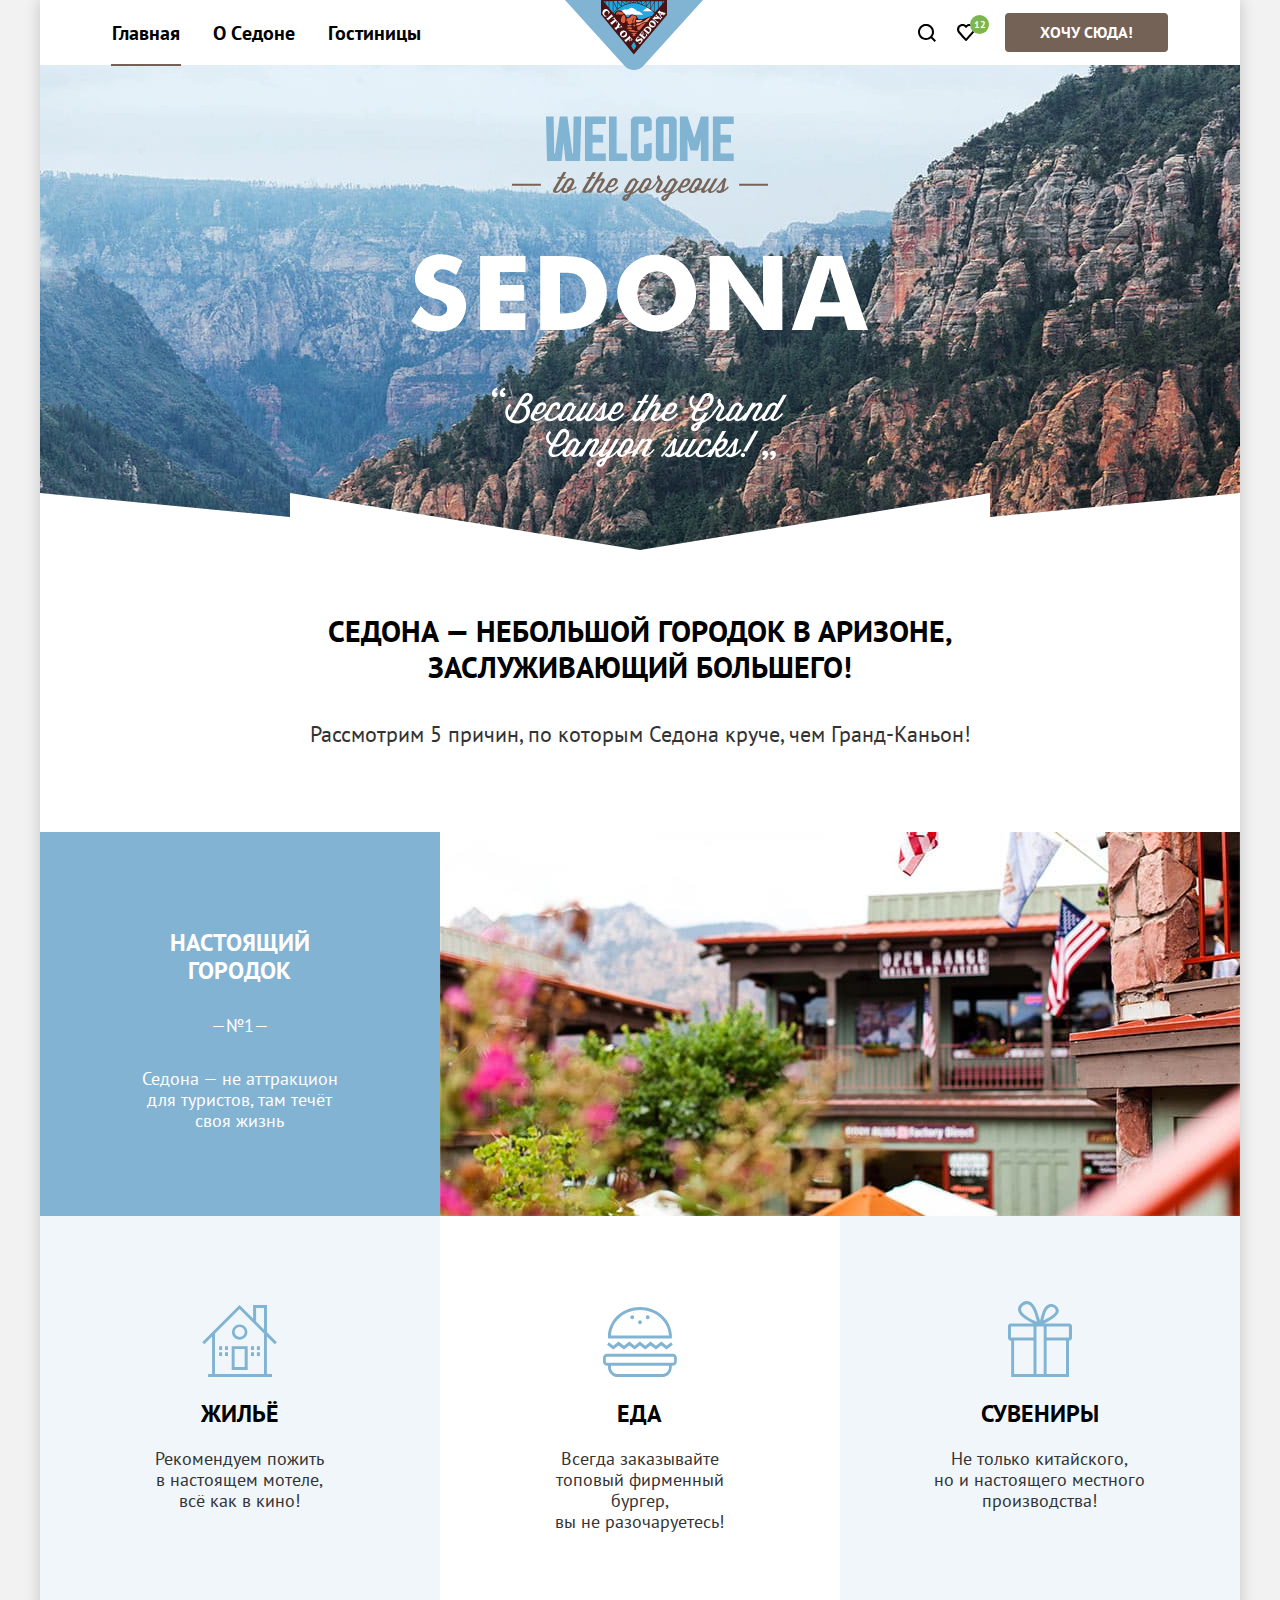
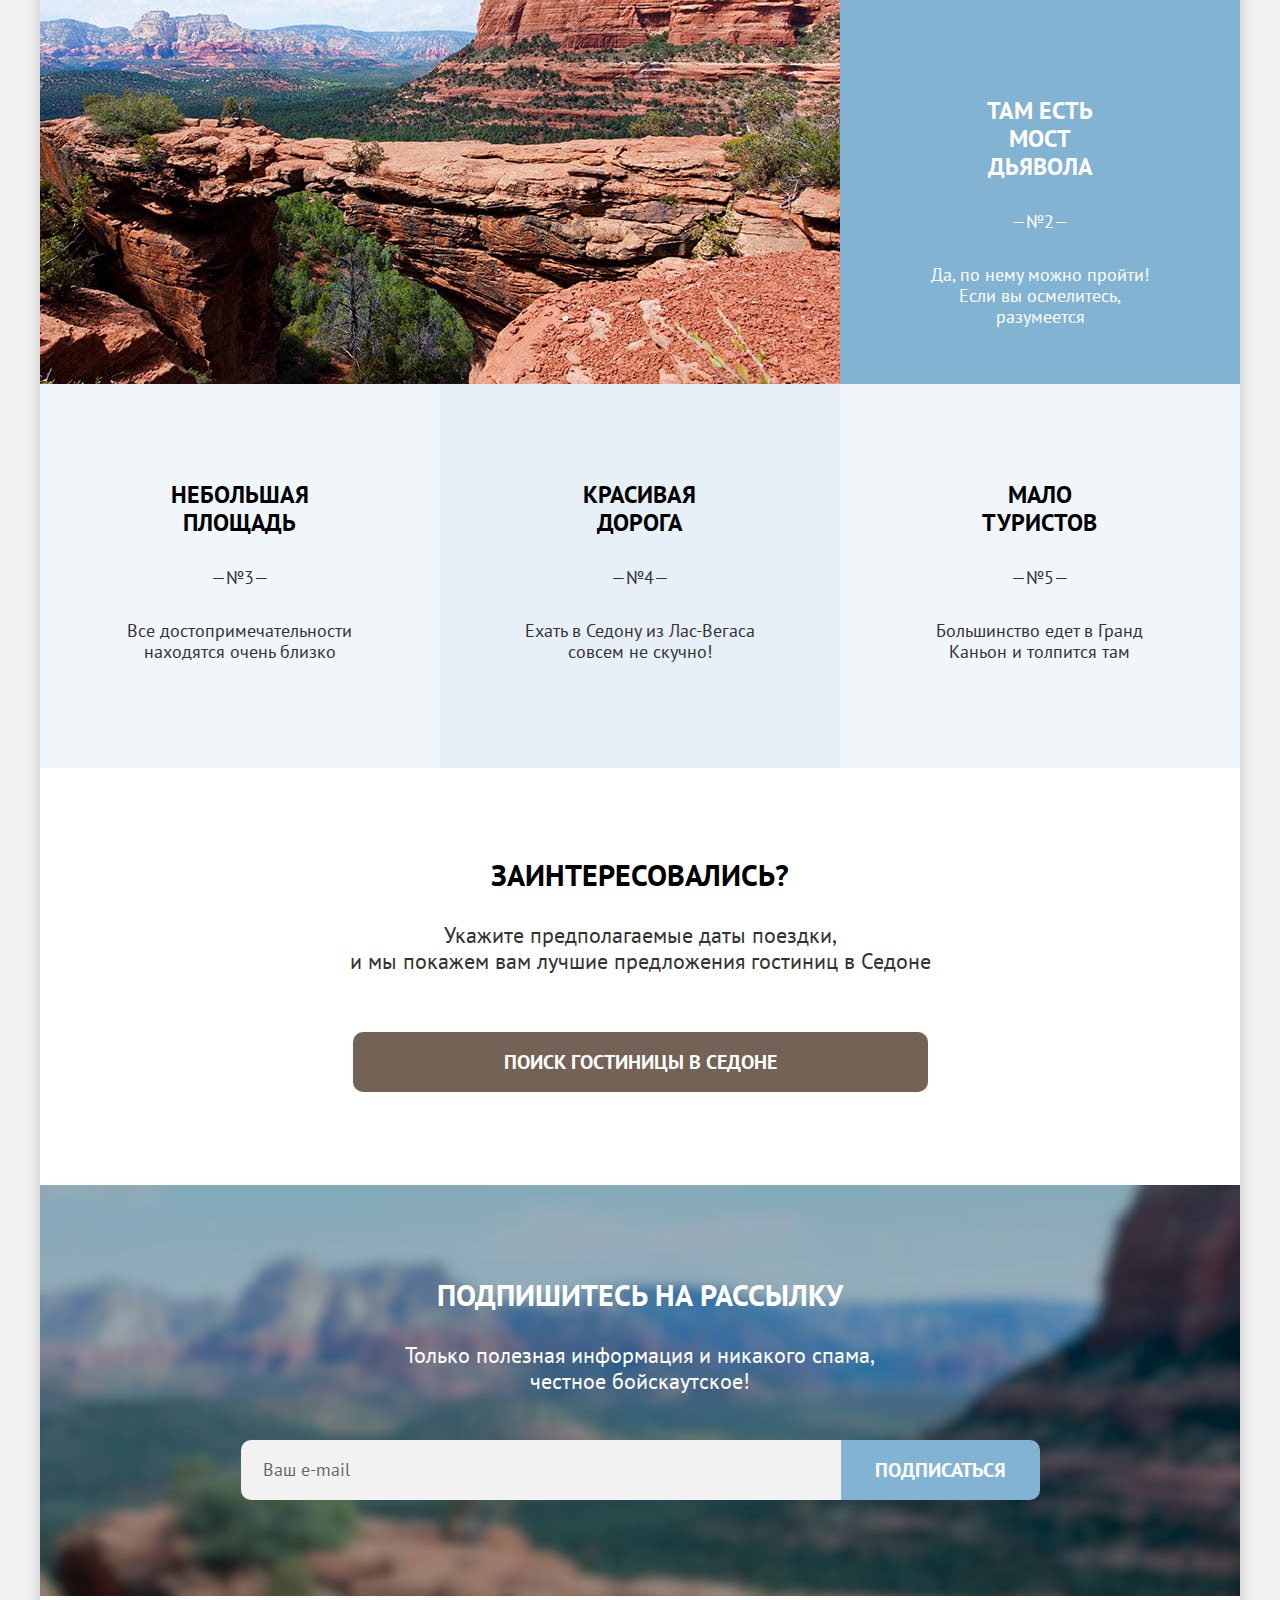
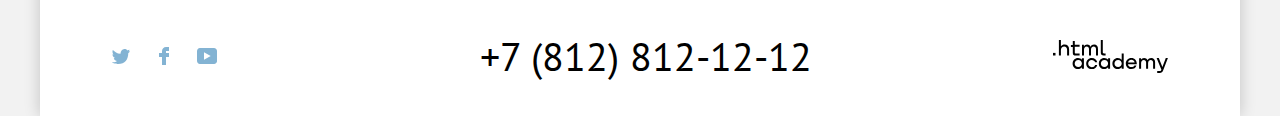
==== commit 4a93c962: "Защита личного проекта «Седона»" ====
--- a/index.html
+++ b/index.html
@@ -4,6 +4,7 @@
     <meta charset="utf-8">
     <title>HTML Academy: Седона</title>
     <link rel="stylesheet" href="styles/styles.css">
+    <link rel="icon" href="favicon.ico">
   </head>
   <body>
     <div class="background-container">
@@ -98,7 +99,7 @@
             <li class="reasons-item reasons-item-illustrated">
               <div class="reasons-item-description">
                 <h4>Настоящий городок</h4>
-                <p class="reason-description">Седона&nbsp;&mdash; не&nbsp;аттракцион<br> для туристов, там течёт<br> своя жизнь</p>
+                <p class="reason-description light">Седона&nbsp;&mdash; не&nbsp;аттракцион<br> для туристов, там течёт<br> своя жизнь</p>
               </div>
               <div class="reasons-item-image">
                 <img src="img/city.jpg" alt="Город Седона" width="800" height="384">
@@ -130,7 +131,7 @@
               </div>
               <div class="reasons-item-description">
                 <h4 class="reasons-title">Там есть мост дьявола</h4>
-                <p class="reason-description">Да, по&nbsp;нему можно пройти! Если вы&nbsp;осмелитесь, разумеется</p>
+                <p class="reason-description light">Да, по&nbsp;нему можно пройти! Если вы&nbsp;осмелитесь, разумеется</p>
               </div>
             </li>
             <li class="reasons-item">
@@ -206,7 +207,8 @@
           </section>
           <section class="footer-website">
             <h2 class="visually-hidden">Сайт разработчика</h2>
-            <a class="htmlacademy-link" href="https://htmlacademy.ru/">
+            <a class="htmlacademy-link" href="https://htmlacademy.ru/" aria-label="Перейти на сайт разработчика">
+              <span class="visually-hidden">Логотип HTML Academy</span>
               <svg class="htmlacademy-icon" aria-hidden="true" focusable="false" width="115" height="33" xmlns="http://www.w3.org/2000/svg">
                 <path fill-rule="evenodd" clip-rule="evenodd" d="M0 12.9V15.5H2.5V12.9H0Z"/>
                 <path fill-rule="evenodd" clip-rule="evenodd" d="M11.6 4.5C10 4.5 8.80002 5.2 8.00002 6.2H7.90002V0H5.90002V15.5H7.90002V10.2C7.90002 8.1 9.20002 6.6 11.2 6.6C13 6.6 14.1 8 14.1 9.8V15.5H16.1V9.4C16.2 6.4 14.3 4.5 11.6 4.5Z"/>
--- a/styles/styles.css
+++ b/styles/styles.css
@@ -88,8 +88,8 @@
 
 .button-secondary:focus {
   outline: none;
-  background-color: #68a2ca;
-  box-shadow: 0 0 0 3px #756257;
+  background-color: #615048;
+  box-shadow: 0 0 0 3px #83B3D3;
 }
 
 .button-primary.current:focus {
@@ -268,7 +268,7 @@
   bottom: -17px;
   left: 8px;
   height: 2px;
-  content: '';
+  content: "";
   background-color: #756257;
 }
 
@@ -325,9 +325,10 @@
 }
 
 .subtitle {
+  margin: 0;
   font-size: 22px;
   line-height: 36px;
-  margin: 0;
+  color: #333;
 }
 
 .reasons-list {
@@ -362,9 +363,18 @@
   line-height: 21px;
   display: block;
   margin-top: 30px;
-  content: '—№'counter(li)'—';
+  content: "—№"counter(li)"—";
   counter-increment: li;
   text-transform: none;
+  color: #333;
+}
+
+.reasons-item:first-child h4::after {
+  color: #fff;
+}
+
+.reasons-item:nth-child(2) h4::after {
+  color: #fff;
 }
 
 .reasons-item-description {
@@ -378,9 +388,14 @@
 .reason-description {
   font-size: 18px;
   line-height: 21px;
+  color: #333;
   max-width: 230px;
   margin: 0 auto;
   text-transform: none;
+}
+
+.light {
+  color: #fff;
 }
 
 .reasons-item-image {
@@ -480,6 +495,7 @@
   font-size: 22px;
   line-height: 26px;
   line-height: 26px;
+  color: #333;
   max-width: 700px;
   margin: 0 auto 58px;
 }
@@ -600,6 +616,7 @@
   margin: 0 50px 0 61px;
   padding: 25px 0;
   grid-template-columns: 300px auto 300px;
+  align-items: center;
 }
 
 .footer-social {
@@ -869,6 +886,11 @@
 .search-form-field::-webkit-outer-spin-button,
 .search-form-field::-webkit-inner-spin-button {
   -webkit-appearance: none;
+  margin: 0;
+}
+
+input[type=number] {
+  -moz-appearance: textfield;
 }
 
 .search-form-field::placeholder {
@@ -948,7 +970,7 @@
   left: 48%;
   width: 19px;
   height: 19px;
-  content: '';
+  content: "";
   transform: rotate(45deg);
   background-color: #333;
 }
@@ -956,6 +978,7 @@
 .form-description {
   font-size: 16px;
   font-weight: 400;
+  color: #333;
   margin: 0  0 15px 155px;
 }
 
@@ -1026,11 +1049,6 @@
 .button-minus:active .minus-icon,
 .button-plus:active .plus-icon  {
   fill: rgba(0, 0, 0, 0.2);
-}
-
-.button-minus:active,
-.button-plus:active  {
-  border: none;
 }
 
 .cover-inner {
@@ -1279,7 +1297,6 @@
 }
 
 .search-result-description {
-  max-width: 680px;
   flex-grow: 1;
 }
 
@@ -1293,10 +1310,6 @@
   align-self: center;
 }
 
-.search-result-link {
-  white-space: nowrap;
-}
-
 .search-result-image img {
   display: block;
   width: 100%;
@@ -1343,7 +1356,7 @@
   right: -12px;
   bottom: -10px;
   left: -12px;
-  content: '';
+  content: "";
   color: #756257;
   border: 3px solid #83b3d3;
   border-radius: 10px;
@@ -1358,12 +1371,21 @@
 .search-result-info {
   line-height: 23px;
   display: grid;
-  grid-template-columns: min-content min-content;
+  grid-template-columns: 152px 161px;
   grid-gap: 33px 8px;
 }
 
 .search-result-info p {
   margin: 0;
+  color: #333;
+}
+
+.button-primary.search-result-link {
+  padding: 9px 30px;
+}
+
+.button-primary.current {
+  padding: 9px 28px;
 }
 
 .search-result-rating-block {
@@ -1401,6 +1423,7 @@
   padding: 10px 20px 9px;
   text-align: center;
   text-transform: uppercase;
+  color: #333;
   border-radius: 4px;
   background-color: #f2f2f2;
 }
@@ -1474,6 +1497,7 @@
 .number-of-items {
   font-size: 18px;
   line-height: 23px;
+  color: #333;
   display: flex;
   max-width: 50%;
   align-items: center;
@@ -1501,6 +1525,7 @@
 .newsletter-inner p {
   font-size: 22px;
   line-height: 26px;
+  color: #333;
   max-width: 540px;
   margin: 0 auto 46px;
 }
@@ -1582,7 +1607,7 @@
   left: 5px;
   width: 10px;
   height: 10px;
-  content: '';
+  content: "";
   border-radius: 50%;
   background-color: #3f5e72;
 }
@@ -1759,6 +1784,7 @@
   padding: 10px 35px 10px 17px;
   border: 2px solid #e5e5e5;
   border-radius: 4px;
+  color: #333;
   background-color: #fff;
   background-image: url('../img/select-arrow.svg');
   background-repeat: no-repeat;
@@ -1935,7 +1961,7 @@
   left: 188px;
   width: 20px;
   height: 20px;
-  content: '';
+  content: "";
   transform: rotate(45deg);
   border-top: 1px solid #e5e5e5;
   border-left: 1px solid #e5e5e5;
@@ -1951,7 +1977,7 @@
   left: 20px;
   width: 19px;
   height: 19px;
-  content: '12';
+  content: "12";
   text-align: center;
   color: #fff;
   border-radius: 50%;
